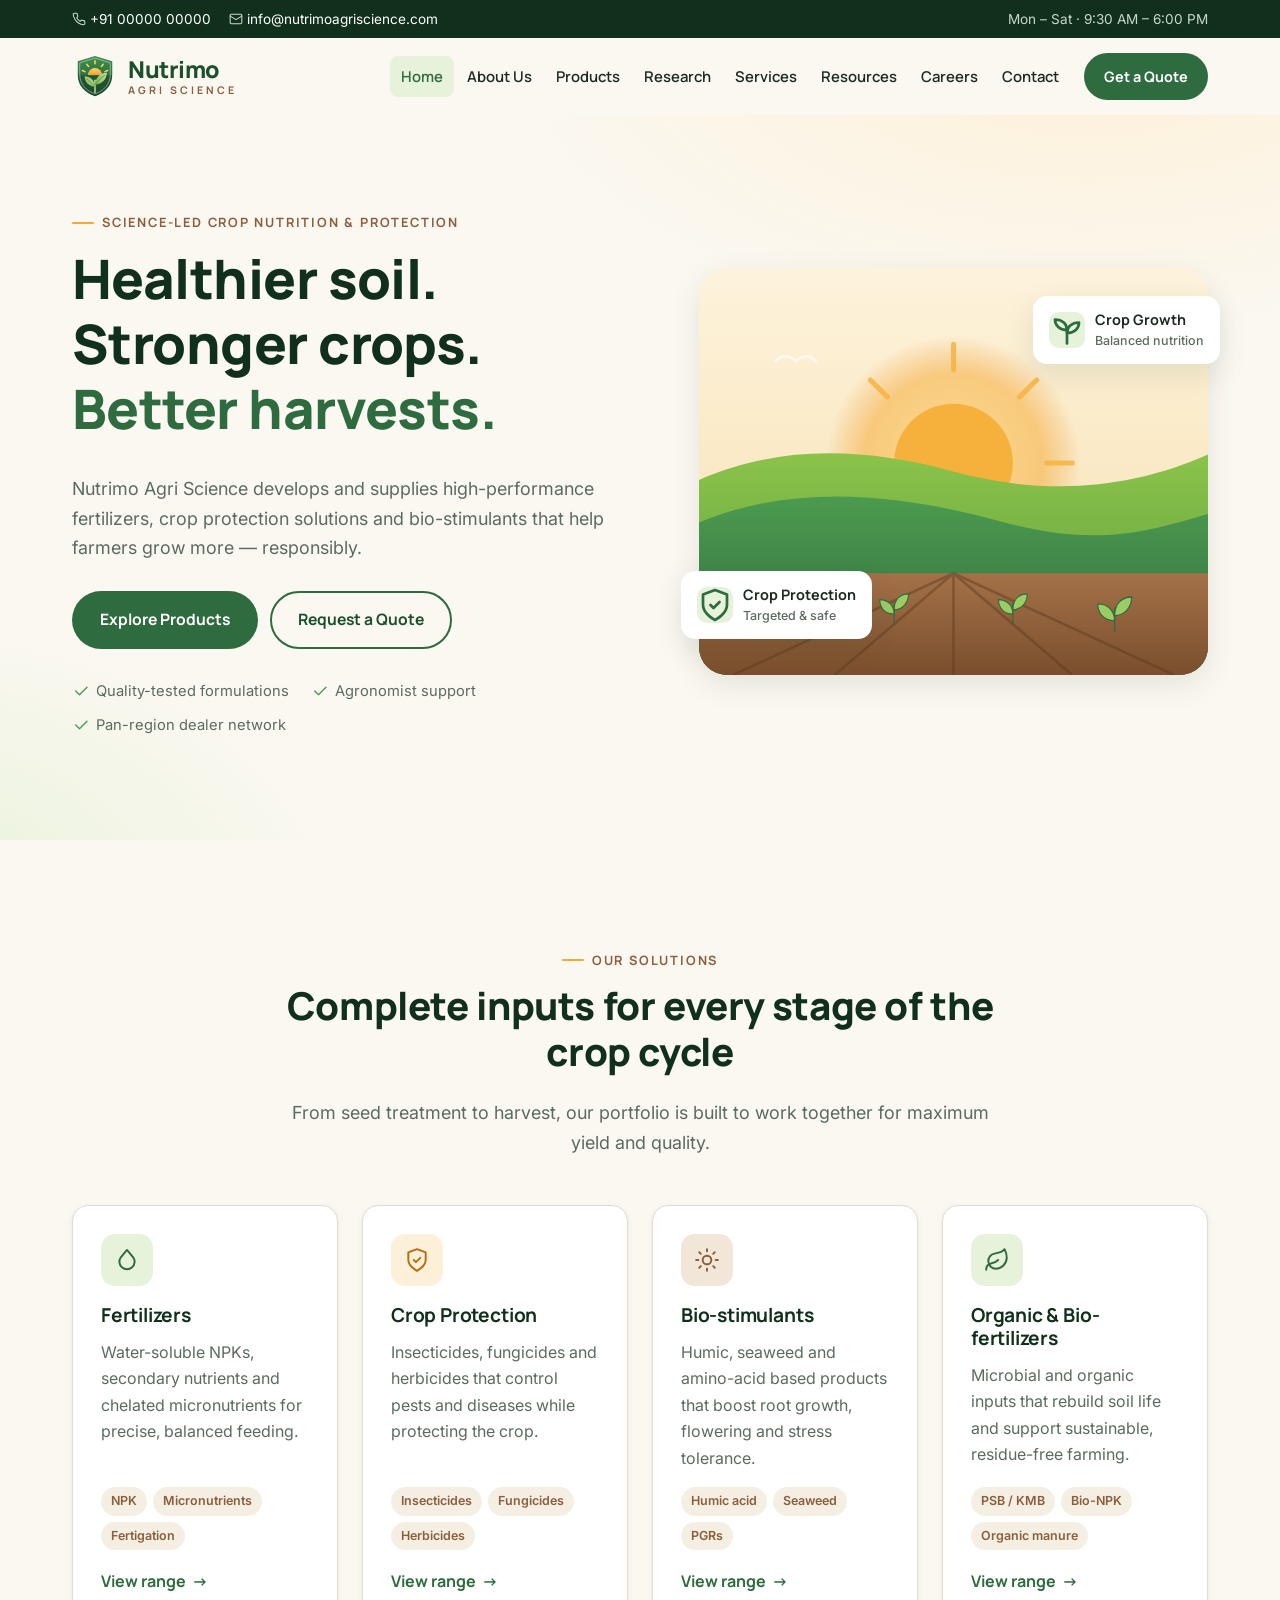
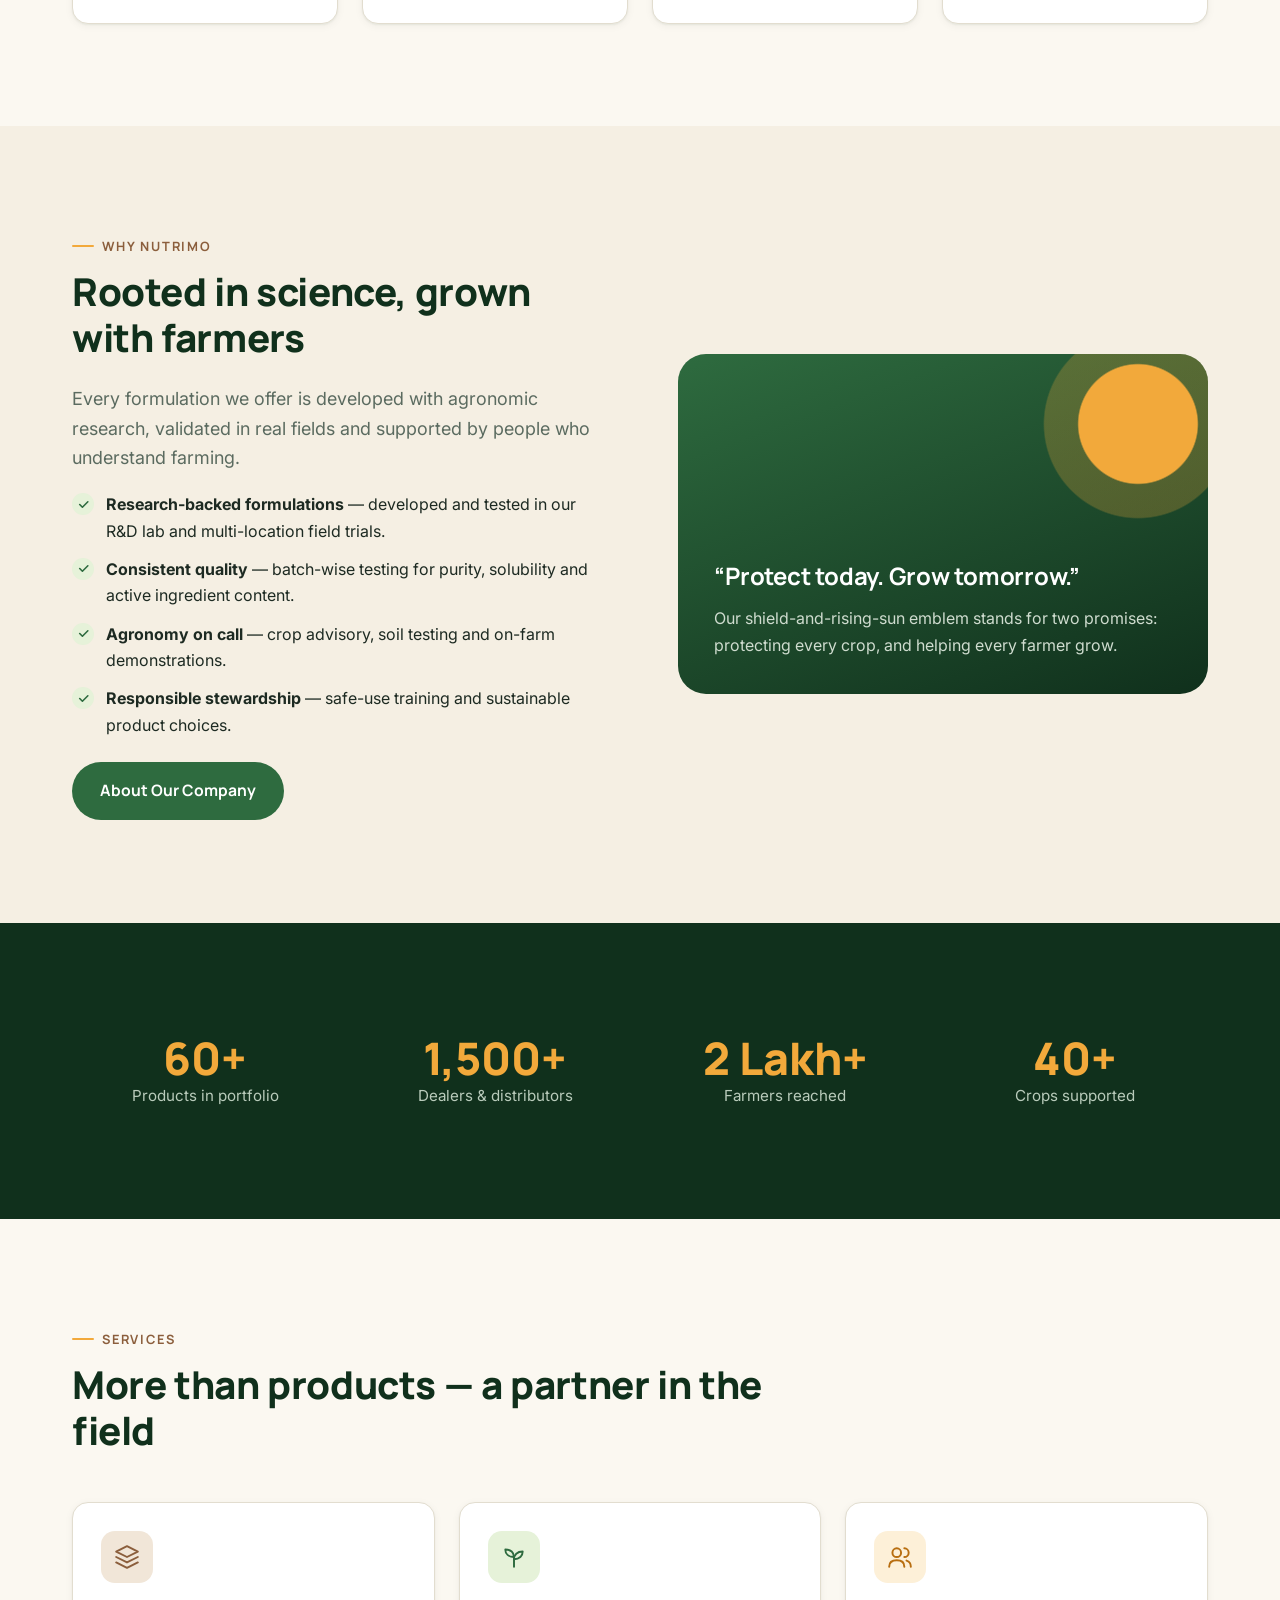
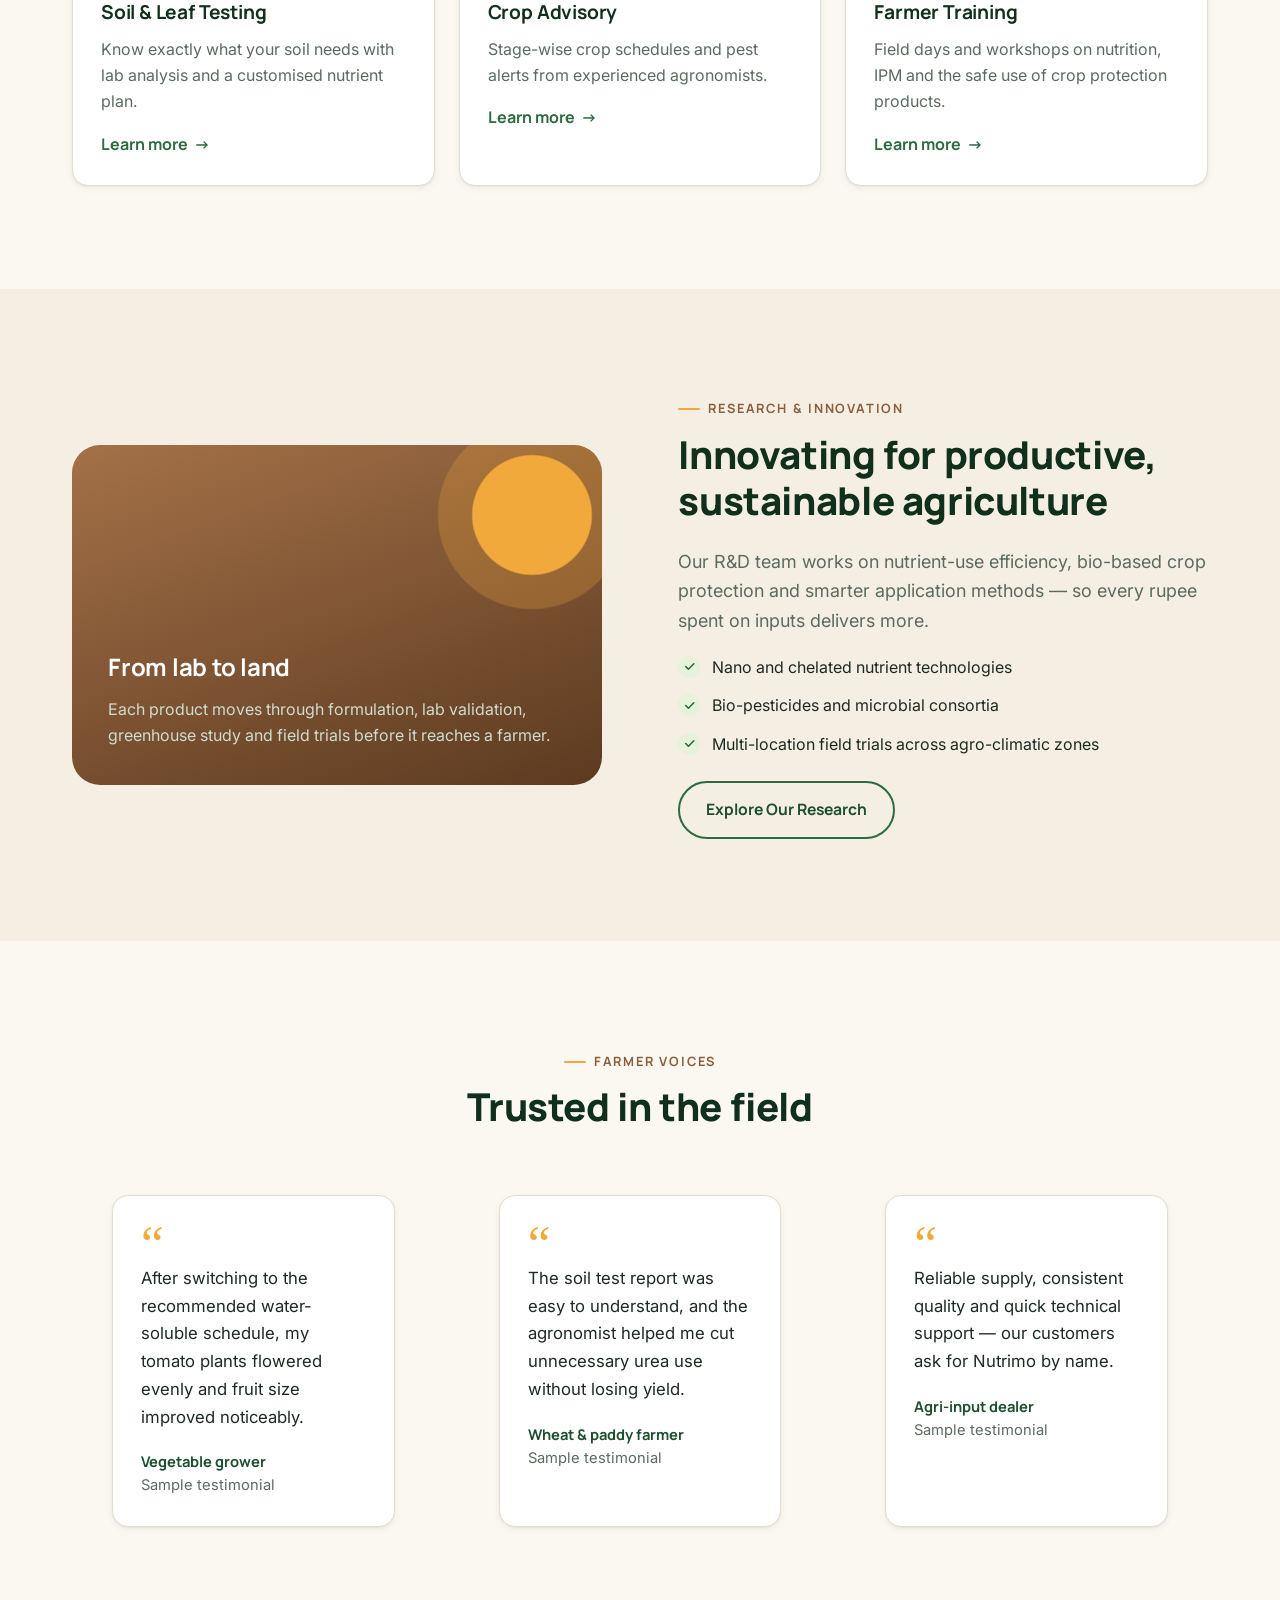
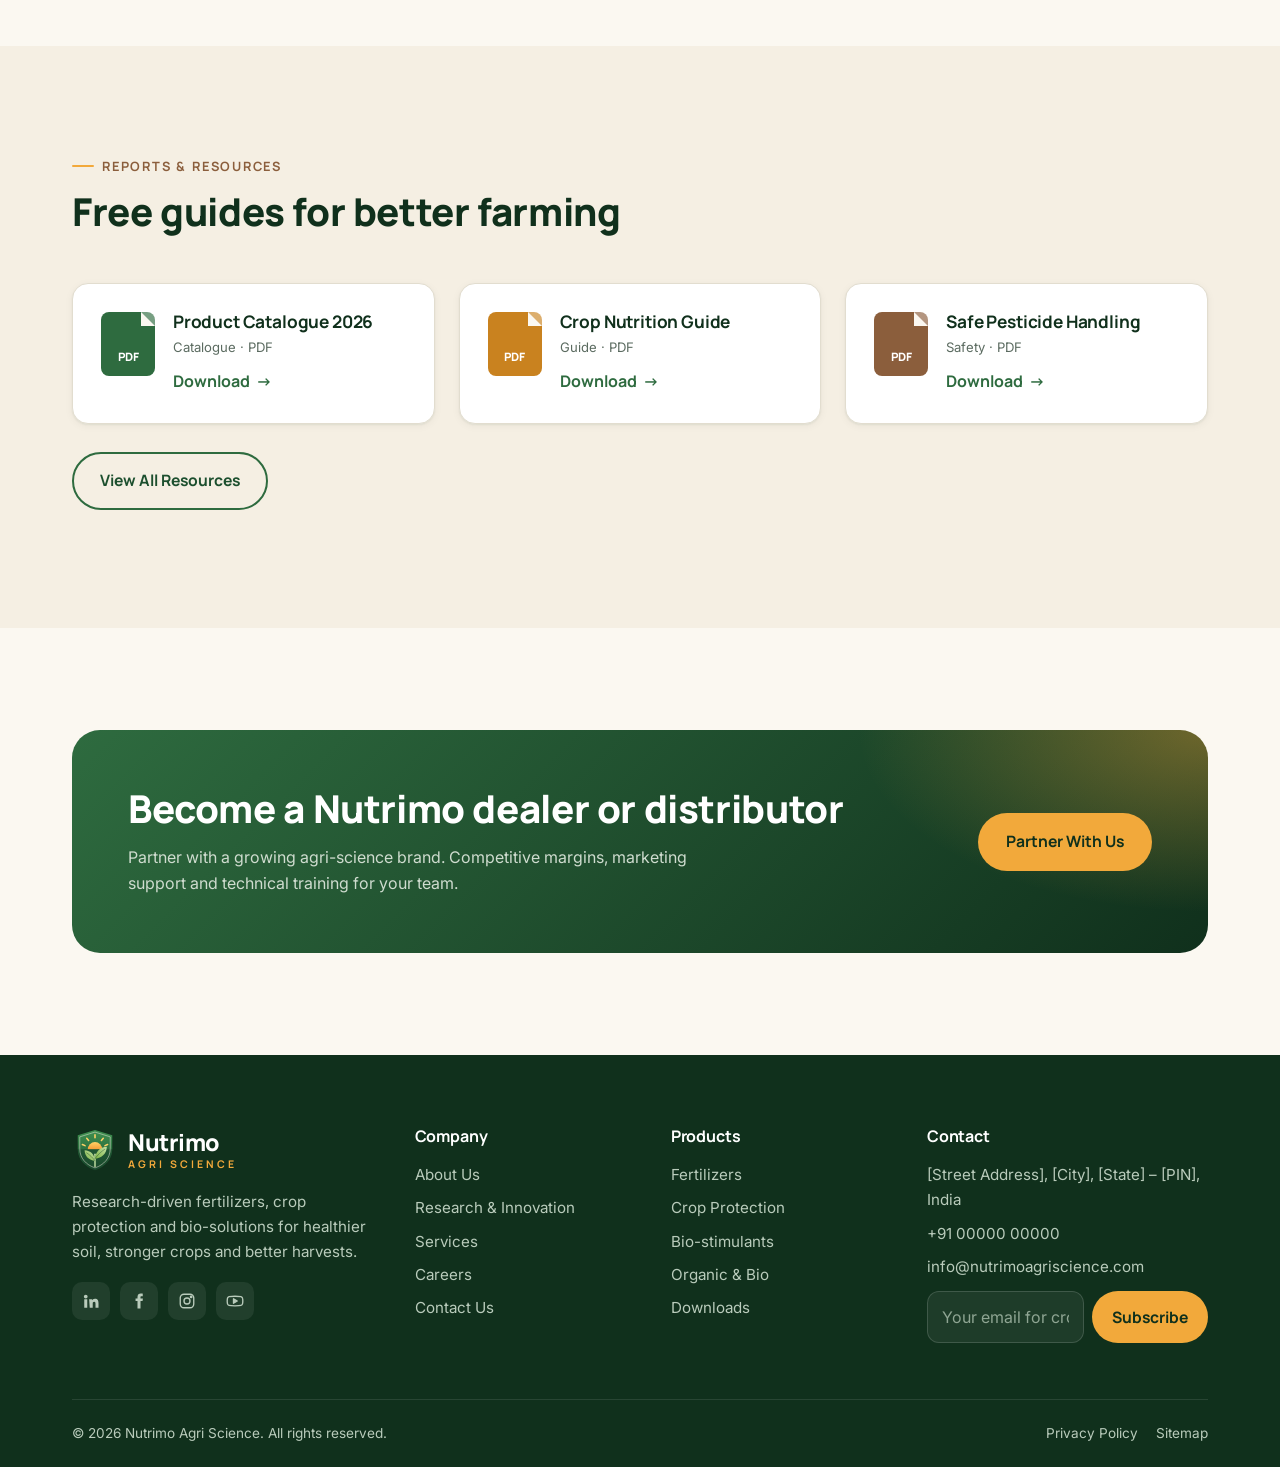
==== index.html @ 716b5a9d "Add Nutrimo Agri Science website Static multi-page site: Home, About, Products, Research & Innovatio" ====
<!doctype html>
<html lang="en" class="no-js">
<head>
<meta charset="utf-8">
<meta name="viewport" content="width=device-width, initial-scale=1">
<title>Nutrimo Agri Science | Fertilizers, Pesticides & Crop Nutrition Solutions</title>
<meta name="description" content="Nutrimo Agri Science offers research-driven fertilizers, crop protection products, bio-stimulants and organic inputs, plus soil testing and agronomy support for farmers.">
<meta name="robots" content="index, follow">
<link rel="canonical" href="https://www.nutrimoagriscience.com/">
<meta name="theme-color" content="#1c4f2e">
<meta property="og:type" content="website">
<meta property="og:site_name" content="Nutrimo Agri Science">
<meta property="og:title" content="Nutrimo Agri Science | Fertilizers, Pesticides & Crop Nutrition Solutions">
<meta property="og:description" content="Nutrimo Agri Science offers research-driven fertilizers, crop protection products, bio-stimulants and organic inputs, plus soil testing and agronomy support for farmers.">
<meta property="og:url" content="https://www.nutrimoagriscience.com/">
<meta property="og:image" content="https://www.nutrimoagriscience.com/assets/img/og-image.png">
<meta name="twitter:card" content="summary_large_image">
<link rel="icon" href="favicon.svg" type="image/svg+xml">
<link rel="apple-touch-icon" href="assets/img/apple-touch-icon.png">
<link rel="manifest" href="site.webmanifest">
<link rel="preconnect" href="https://fonts.googleapis.com">
<link rel="preconnect" href="https://fonts.gstatic.com" crossorigin>
<link href="https://fonts.googleapis.com/css2?family=Inter:wght@400;500;600&family=Manrope:wght@600;700;800&display=swap" rel="stylesheet">
<link rel="stylesheet" href="css/style.css">
<script type="application/ld+json">{"@context": "https://schema.org", "@type": "Organization", "name": "Nutrimo Agri Science", "url": "https://www.nutrimoagriscience.com/", "logo": "https://www.nutrimoagriscience.com/assets/img/logo-mark.svg", "email": "info@nutrimoagriscience.com", "telephone": "+91 00000 00000", "description": "Nutrimo Agri Science offers research-driven fertilizers, crop protection products, bio-stimulants and organic inputs, plus soil testing and agronomy support for farmers.", "address": {"@type": "PostalAddress", "addressCountry": "IN"}, "contactPoint": [{"@type": "ContactPoint", "contactType": "customer support", "telephone": "+91 00000 00000", "email": "info@nutrimoagriscience.com"}]}</script>
<script type="application/ld+json">{"@context": "https://schema.org", "@type": "WebSite", "name": "Nutrimo Agri Science", "url": "https://www.nutrimoagriscience.com/"}</script>
</head>
<body>
<a class="skip-link" href="#main">Skip to content</a>
<div class="topbar">
  <div class="container">
    <div><span><svg style="width:14px;height:14px;display:inline;vertical-align:-2px" viewBox="0 0 24 24" fill="none" stroke="currentColor" stroke-width="1.8" stroke-linecap="round" stroke-linejoin="round" aria-hidden="true" focusable="false"><path d="M22 16.9v3a2 2 0 0 1-2.2 2 19.8 19.8 0 0 1-8.6-3.1 19.5 19.5 0 0 1-6-6A19.8 19.8 0 0 1 2.1 4.2 2 2 0 0 1 4.1 2h3a2 2 0 0 1 2 1.7c.1 1 .4 1.9.7 2.8a2 2 0 0 1-.5 2.1L8 9.9a16 16 0 0 0 6 6l1.3-1.3a2 2 0 0 1 2.1-.5c.9.3 1.8.6 2.8.7a2 2 0 0 1 1.7 2Z"/></svg> <a href="tel:+910000000000">+91 00000 00000</a></span><span class="hide-sm"><svg style="width:14px;height:14px;display:inline;vertical-align:-2px" viewBox="0 0 24 24" fill="none" stroke="currentColor" stroke-width="1.8" stroke-linecap="round" stroke-linejoin="round" aria-hidden="true" focusable="false"><rect x="2" y="4" width="20" height="16" rx="2"/><path d="m22 7-10 6L2 7"/></svg> <a href="mailto:info@nutrimoagriscience.com">info@nutrimoagriscience.com</a></span></div>
    <div class="hide-sm">Mon – Sat · 9:30 AM – 6:00 PM</div>
  </div>
</div>
<header class="site-header">
  <div class="container nav-wrap">
    <a class="brand" href="index.html" aria-label="Nutrimo Agri Science – Home">
      <img src="assets/img/logo-mark.svg" width="46" height="46" alt="">
      <span class="brand-text"><strong>Nutrimo</strong><small>Agri Science</small></span>
    </a>
    <button class="nav-toggle" type="button" aria-expanded="false" aria-controls="site-nav"><span></span><span></span><span></span><span class="sr-only">Menu</span></button>
    <nav id="site-nav" class="site-nav" aria-label="Main navigation">
      <ul><li><a href="index.html" aria-current="page">Home</a></li><li><a href="about.html">About Us</a></li><li><a href="products.html">Products</a></li><li><a href="research.html">Research</a></li><li><a href="services.html">Services</a></li><li><a href="resources.html">Resources</a></li><li><a href="careers.html">Careers</a></li><li><a href="contact.html">Contact</a></li></ul>
      <a class="btn btn-sm" href="contact.html#inquiry">Get a Quote</a>
    </nav>
  </div>
</header>
<main id="main">

<section class="hero">
  <div class="container hero-grid">
    <div>
      <span class="eyebrow">Science-led crop nutrition &amp; protection</span>
      <h1>Healthier soil. Stronger crops. <span>Better harvests.</span></h1>
      <p class="lead">Nutrimo Agri Science develops and supplies high-performance fertilizers, crop protection solutions and bio-stimulants that help farmers grow more — responsibly.</p>
      <div class="btn-row">
        <a class="btn" href="products.html">Explore Products</a>
        <a class="btn btn-outline" href="contact.html#inquiry">Request a Quote</a>
      </div>
      <div class="trust-row">
        <span><svg viewBox="0 0 24 24" fill="none" stroke="currentColor" stroke-width="1.8" stroke-linecap="round" stroke-linejoin="round" aria-hidden="true" focusable="false"><path d="M5 12l5 5L20 7"/></svg> Quality-tested formulations</span>
        <span><svg viewBox="0 0 24 24" fill="none" stroke="currentColor" stroke-width="1.8" stroke-linecap="round" stroke-linejoin="round" aria-hidden="true" focusable="false"><path d="M5 12l5 5L20 7"/></svg> Agronomist support</span>
        <span><svg viewBox="0 0 24 24" fill="none" stroke="currentColor" stroke-width="1.8" stroke-linecap="round" stroke-linejoin="round" aria-hidden="true" focusable="false"><path d="M5 12l5 5L20 7"/></svg> Pan-region dealer network</span>
      </div>
    </div>
    <div class="hero-art reveal">
      <img src="assets/img/hero-fields.svg" width="600" height="480" alt="Illustration of a sun rising over green crop fields">
      <div class="hero-badge b2"><span class="dot"><svg viewBox="0 0 24 24" fill="none" stroke="currentColor" stroke-width="1.8" stroke-linecap="round" stroke-linejoin="round" aria-hidden="true" focusable="false"><path d="M12 21v-9"/><path d="M12 12C12 8 9 5 4 5c0 4 3 7 8 7Z"/><path d="M12 14c0-4 3-7 8-7 0 4-3 7-8 7Z"/></svg></span><div>Crop Growth<small>Balanced nutrition</small></div></div>
      <div class="hero-badge b1"><span class="dot"><svg viewBox="0 0 24 24" fill="none" stroke="currentColor" stroke-width="1.8" stroke-linecap="round" stroke-linejoin="round" aria-hidden="true" focusable="false"><path d="M12 22s8-4 8-10V5l-8-3-8 3v7c0 6 8 10 8 10Z"/><path d="m9 12 2 2 4-4"/></svg></span><div>Crop Protection<small>Targeted &amp; safe</small></div></div>
    </div>
  </div>
</section>

<section class="section" aria-labelledby="solutions-title">
  <div class="container">
    <div class="section-head center">
      <span class="eyebrow">Our solutions</span>
      <h2 id="solutions-title">Complete inputs for every stage of the crop cycle</h2>
      <p class="lead">From seed treatment to harvest, our portfolio is built to work together for maximum yield and quality.</p>
    </div>
    <div class="grid grid-4">
      <article class="card cat-card reveal">
        <div class="icon"><svg viewBox="0 0 24 24" fill="none" stroke="currentColor" stroke-width="1.8" stroke-linecap="round" stroke-linejoin="round" aria-hidden="true" focusable="false"><path d="M12 2.7 6.3 9.5a7 7 0 1 0 11.4 0Z"/></svg></div>
        <h3>Fertilizers</h3>
        <p class="muted">Water-soluble NPKs, secondary nutrients and chelated micronutrients for precise, balanced feeding.</p>
        <ul class="tag-list"><li>NPK</li><li>Micronutrients</li><li>Fertigation</li></ul>
        <a class="link-arrow" href="products.html#fertilizers">View range</a>
      </article>
      <article class="card cat-card reveal">
        <div class="icon sun"><svg viewBox="0 0 24 24" fill="none" stroke="currentColor" stroke-width="1.8" stroke-linecap="round" stroke-linejoin="round" aria-hidden="true" focusable="false"><path d="M12 22s8-4 8-10V5l-8-3-8 3v7c0 6 8 10 8 10Z"/><path d="m9 12 2 2 4-4"/></svg></div>
        <h3>Crop Protection</h3>
        <p class="muted">Insecticides, fungicides and herbicides that control pests and diseases while protecting the crop.</p>
        <ul class="tag-list"><li>Insecticides</li><li>Fungicides</li><li>Herbicides</li></ul>
        <a class="link-arrow" href="products.html#pesticides">View range</a>
      </article>
      <article class="card cat-card reveal">
        <div class="icon earth"><svg viewBox="0 0 24 24" fill="none" stroke="currentColor" stroke-width="1.8" stroke-linecap="round" stroke-linejoin="round" aria-hidden="true" focusable="false"><circle cx="12" cy="12" r="4"/><path d="M12 2v2M12 20v2M4.9 4.9l1.4 1.4M17.7 17.7l1.4 1.4M2 12h2M20 12h2M4.9 19.1l1.4-1.4M17.7 6.3l1.4-1.4"/></svg></div>
        <h3>Bio-stimulants</h3>
        <p class="muted">Humic, seaweed and amino-acid based products that boost root growth, flowering and stress tolerance.</p>
        <ul class="tag-list"><li>Humic acid</li><li>Seaweed</li><li>PGRs</li></ul>
        <a class="link-arrow" href="products.html#biostimulants">View range</a>
      </article>
      <article class="card cat-card reveal">
        <div class="icon"><svg viewBox="0 0 24 24" fill="none" stroke="currentColor" stroke-width="1.8" stroke-linecap="round" stroke-linejoin="round" aria-hidden="true" focusable="false"><path d="M11 20A7 7 0 0 1 9.8 6.1C15.5 5 17 4.48 19 2c1 2 2 4.18 2 8 0 5.5-4.78 10-10 10Z"/><path d="M2 21c0-3 1.85-5.36 5.08-6C9.5 14.52 12 13 13 12"/></svg></div>
        <h3>Organic &amp; Bio-fertilizers</h3>
        <p class="muted">Microbial and organic inputs that rebuild soil life and support sustainable, residue-free farming.</p>
        <ul class="tag-list"><li>PSB / KMB</li><li>Bio-NPK</li><li>Organic manure</li></ul>
        <a class="link-arrow" href="products.html#organic">View range</a>
      </article>
    </div>
  </div>
</section>

<section class="section section-alt" aria-labelledby="why-title">
  <div class="container split">
    <div class="reveal">
      <span class="eyebrow">Why Nutrimo</span>
      <h2 id="why-title">Rooted in science, grown with farmers</h2>
      <p class="lead">Every formulation we offer is developed with agronomic research, validated in real fields and supported by people who understand farming.</p>
      <ul class="check-list">
        <li><strong>Research-backed formulations</strong> — developed and tested in our R&amp;D lab and multi-location field trials.</li>
        <li><strong>Consistent quality</strong> — batch-wise testing for purity, solubility and active ingredient content.</li>
        <li><strong>Agronomy on call</strong> — crop advisory, soil testing and on-farm demonstrations.</li>
        <li><strong>Responsible stewardship</strong> — safe-use training and sustainable product choices.</li>
      </ul>
      <a class="btn" href="about.html">About Our Company</a>
    </div>
    <div class="visual-panel reveal">
      <h3>“Protect today. Grow tomorrow.”</h3>
      <p>Our shield-and-rising-sun emblem stands for two promises: protecting every crop, and helping every farmer grow.</p>
    </div>
  </div>
</section>

<section class="section section-dark" aria-label="Company highlights">
  <div class="container">
    <!-- Replace these figures with your verified company numbers -->
    <div class="stats">
      <div class="stat reveal"><strong>60+</strong><span>Products in portfolio</span></div>
      <div class="stat reveal"><strong>1,500+</strong><span>Dealers &amp; distributors</span></div>
      <div class="stat reveal"><strong>2 Lakh+</strong><span>Farmers reached</span></div>
      <div class="stat reveal"><strong>40+</strong><span>Crops supported</span></div>
    </div>
  </div>
</section>

<section class="section" aria-labelledby="services-title">
  <div class="container">
    <div class="section-head">
      <span class="eyebrow">Services</span>
      <h2 id="services-title">More than products — a partner in the field</h2>
    </div>
    <div class="grid grid-3">
      <article class="card reveal">
        <div class="icon earth"><svg viewBox="0 0 24 24" fill="none" stroke="currentColor" stroke-width="1.8" stroke-linecap="round" stroke-linejoin="round" aria-hidden="true" focusable="false"><path d="m12 2 10 5-10 5L2 7Z"/><path d="m2 17 10 5 10-5M2 12l10 5 10-5"/></svg></div>
        <h3>Soil &amp; Leaf Testing</h3>
        <p class="muted">Know exactly what your soil needs with lab analysis and a customised nutrient plan.</p>
        <a class="link-arrow" href="services.html#soil-testing">Learn more</a>
      </article>
      <article class="card reveal">
        <div class="icon"><svg viewBox="0 0 24 24" fill="none" stroke="currentColor" stroke-width="1.8" stroke-linecap="round" stroke-linejoin="round" aria-hidden="true" focusable="false"><path d="M12 21v-9"/><path d="M12 12C12 8 9 5 4 5c0 4 3 7 8 7Z"/><path d="M12 14c0-4 3-7 8-7 0 4-3 7-8 7Z"/></svg></div>
        <h3>Crop Advisory</h3>
        <p class="muted">Stage-wise crop schedules and pest alerts from experienced agronomists.</p>
        <a class="link-arrow" href="services.html#advisory">Learn more</a>
      </article>
      <article class="card reveal">
        <div class="icon sun"><svg viewBox="0 0 24 24" fill="none" stroke="currentColor" stroke-width="1.8" stroke-linecap="round" stroke-linejoin="round" aria-hidden="true" focusable="false"><circle cx="9" cy="8" r="4"/><path d="M2 21c0-4 3-6 7-6s7 2 7 6"/><path d="M16 4a4 4 0 0 1 0 8M22 21c0-3-1.5-5-4-5.7"/></svg></div>
        <h3>Farmer Training</h3>
        <p class="muted">Field days and workshops on nutrition, IPM and the safe use of crop protection products.</p>
        <a class="link-arrow" href="services.html#training">Learn more</a>
      </article>
    </div>
  </div>
</section>

<section class="section section-alt" aria-labelledby="rd-title">
  <div class="container split reverse">
    <div class="reveal">
      <span class="eyebrow">Research &amp; Innovation</span>
      <h2 id="rd-title">Innovating for productive, sustainable agriculture</h2>
      <p class="lead">Our R&amp;D team works on nutrient-use efficiency, bio-based crop protection and smarter application methods — so every rupee spent on inputs delivers more.</p>
      <ul class="check-list">
        <li>Nano and chelated nutrient technologies</li>
        <li>Bio-pesticides and microbial consortia</li>
        <li>Multi-location field trials across agro-climatic zones</li>
      </ul>
      <a class="btn btn-outline" href="research.html">Explore Our Research</a>
    </div>
    <div class="visual-panel earth reveal">
      <h3>From lab to land</h3>
      <p>Each product moves through formulation, lab validation, greenhouse study and field trials before it reaches a farmer.</p>
    </div>
  </div>
</section>

<section class="section" aria-labelledby="voices-title">
  <div class="container">
    <div class="section-head center">
      <span class="eyebrow">Farmer voices</span>
      <h2 id="voices-title">Trusted in the field</h2>
    </div>
    <!-- Sample testimonials — replace with real customer feedback before going live -->
    <div class="grid grid-3">
      <figure class="card quote reveal">
        <blockquote>After switching to the recommended water-soluble schedule, my tomato plants flowered evenly and fruit size improved noticeably.</blockquote>
        <figcaption><strong>Vegetable grower</strong>Sample testimonial</figcaption>
      </figure>
      <figure class="card quote reveal">
        <blockquote>The soil test report was easy to understand, and the agronomist helped me cut unnecessary urea use without losing yield.</blockquote>
        <figcaption><strong>Wheat &amp; paddy farmer</strong>Sample testimonial</figcaption>
      </figure>
      <figure class="card quote reveal">
        <blockquote>Reliable supply, consistent quality and quick technical support — our customers ask for Nutrimo by name.</blockquote>
        <figcaption><strong>Agri-input dealer</strong>Sample testimonial</figcaption>
      </figure>
    </div>
  </div>
</section>

<section class="section section-alt" aria-labelledby="res-title">
  <div class="container">
    <div class="section-head">
      <span class="eyebrow">Reports &amp; Resources</span>
      <h2 id="res-title">Free guides for better farming</h2>
    </div>
    <div class="grid grid-3">
      <article class="card download-card reveal">
        <span class="file-badge">PDF</span>
        <div>
          <h3>Product Catalogue 2026</h3>
          <p class="meta">Catalogue · PDF</p>
          <a class="link-arrow" href="downloads/nutrimo-product-catalogue-2026.pdf" download>Download</a>
        </div>
      </article>
      <article class="card download-card reveal">
        <span class="file-badge sun">PDF</span>
        <div>
          <h3>Crop Nutrition Guide</h3>
          <p class="meta">Guide · PDF</p>
          <a class="link-arrow" href="downloads/crop-nutrition-guide.pdf" download>Download</a>
        </div>
      </article>
      <article class="card download-card reveal">
        <span class="file-badge earth">PDF</span>
        <div>
          <h3>Safe Pesticide Handling</h3>
          <p class="meta">Safety · PDF</p>
          <a class="link-arrow" href="downloads/safe-pesticide-handling-guide.pdf" download>Download</a>
        </div>
      </article>
    </div>
    <p style="margin-top:28px"><a class="btn btn-outline" href="resources.html">View All Resources</a></p>
  </div>
</section>

<section class="section">
  <div class="container">
    <div class="cta-band reveal">
      <div>
        <h2>Become a Nutrimo dealer or distributor</h2>
        <p>Partner with a growing agri-science brand. Competitive margins, marketing support and technical training for your team.</p>
      </div>
      <a class="btn btn-sun" href="contact.html?type=dealer#inquiry">Partner With Us</a>
    </div>
  </div>
</section>

</main>
<footer class="site-footer">
  <div class="container">
    <div class="footer-grid">
      <div>
        <a class="brand" href="index.html" aria-label="Nutrimo Agri Science – Home">
          <img src="assets/img/logo-mark.svg" width="46" height="46" alt="">
          <span class="brand-text"><strong>Nutrimo</strong><small>Agri Science</small></span>
        </a>
        <p>Research-driven fertilizers, crop protection and bio-solutions for healthier soil, stronger crops and better harvests.</p>
        <div class="socials">
          <a href="#" aria-label="Nutrimo on LinkedIn"><svg viewBox="0 0 24 24" fill="none" stroke="currentColor" stroke-width="1.8" stroke-linecap="round" stroke-linejoin="round" aria-hidden="true" focusable="false"><path fill="currentColor" stroke="none" d="M4.98 3.5a2.5 2.5 0 1 1 0 5 2.5 2.5 0 0 1 0-5ZM3 9.5h4V21H3Zm6.5 0h3.8v1.6h.1c.5-1 1.8-2 3.8-2 4 0 4.8 2.6 4.8 6V21h-4v-5.1c0-1.2 0-2.8-1.7-2.8s-2 1.3-2 2.7V21h-4Z"/></svg></a>
          <a href="#" aria-label="Nutrimo on Facebook"><svg viewBox="0 0 24 24" fill="none" stroke="currentColor" stroke-width="1.8" stroke-linecap="round" stroke-linejoin="round" aria-hidden="true" focusable="false"><path fill="currentColor" stroke="none" d="M14 8.5V6.8c0-.8.2-1.3 1.4-1.3H17V2.2C16.7 2.1 15.6 2 14.4 2 11.8 2 10 3.6 10 6.5v2H7.4V12H10v10h4V12h2.8l.4-3.5Z"/></svg></a>
          <a href="#" aria-label="Nutrimo on Instagram"><svg viewBox="0 0 24 24" fill="none" stroke="currentColor" stroke-width="1.8" stroke-linecap="round" stroke-linejoin="round" aria-hidden="true" focusable="false"><rect x="3" y="3" width="18" height="18" rx="5"/><circle cx="12" cy="12" r="4"/><circle cx="17.5" cy="6.5" r="1" fill="currentColor"/></svg></a>
          <a href="#" aria-label="Nutrimo on YouTube"><svg viewBox="0 0 24 24" fill="none" stroke="currentColor" stroke-width="1.8" stroke-linecap="round" stroke-linejoin="round" aria-hidden="true" focusable="false"><path d="M22 8.2a3 3 0 0 0-2.1-2.1C18 5.6 12 5.6 12 5.6s-6 0-7.9.5A3 3 0 0 0 2 8.2 31 31 0 0 0 1.6 12 31 31 0 0 0 2 15.8a3 3 0 0 0 2.1 2.1c1.9.5 7.9.5 7.9.5s6 0 7.9-.5a3 3 0 0 0 2.1-2.1c.4-1.2.4-3.8.4-3.8s0-2.6-.4-3.8Z"/><path d="m10 15 5-3-5-3Z" fill="currentColor"/></svg></a>
        </div>
      </div>
      <div>
        <h3>Company</h3>
        <ul><li><a href="about.html">About Us</a></li><li><a href="research.html">Research &amp; Innovation</a></li><li><a href="services.html">Services</a></li><li><a href="careers.html">Careers</a></li><li><a href="contact.html">Contact Us</a></li></ul>
      </div>
      <div>
        <h3>Products</h3>
        <ul><li><a href="products.html#fertilizers">Fertilizers</a></li><li><a href="products.html#pesticides">Crop Protection</a></li><li><a href="products.html#biostimulants">Bio-stimulants</a></li><li><a href="products.html#organic">Organic &amp; Bio</a></li><li><a href="resources.html">Downloads</a></li></ul>
      </div>
      <div>
        <h3>Contact</h3>
        <ul>
          <li>[Street Address], [City], [State] – [PIN], India</li>
          <li><a href="tel:+910000000000">+91 00000 00000</a></li>
          <li><a href="mailto:info@nutrimoagriscience.com">info@nutrimoagriscience.com</a></li>
        </ul>
        <form class="newsletter" data-form data-endpoint="" data-mailto="info@nutrimoagriscience.com" data-subject="Newsletter subscription" data-success="Thanks for subscribing!" novalidate>
          <div class="field" style="flex:1"><label for="nl-email-index" class="sr-only">Email address</label><input id="nl-email-index" name="email" type="email" placeholder="Your email for crop tips" required></div>
          <button class="btn btn-sun" type="submit">Subscribe</button>
          <p class="form-status" aria-live="polite"></p>
        </form>
      </div>
    </div>
    <div class="footer-bottom">
      <p style="margin:0">© <span data-year>2026</span> Nutrimo Agri Science. All rights reserved.</p>
      <ul><li><a href="privacy.html">Privacy Policy</a></li><li><a href="sitemap.xml">Sitemap</a></li></ul>
    </div>
  </div>
</footer>
<button class="back-to-top" type="button" aria-label="Back to top"><svg viewBox="0 0 24 24" fill="none" stroke="currentColor" stroke-width="1.8" stroke-linecap="round" stroke-linejoin="round" aria-hidden="true" focusable="false"><path d="M12 19V5M5 12l7-7 7 7"/></svg></button>
<script src="js/main.js" defer></script>
</body>
</html>
---- css/style.css ----
/* ==========================================================================
   Nutrimo Agri Science — main stylesheet
   ========================================================================== */

:root {
  --green-950: #10301c;
  --green-900: #1c4f2e;
  --green-700: #2e6b3f;
  --green-500: #4c9a4f;
  --leaf: #7cb342;
  --leaf-soft: #e6f2d9;
  --sun: #f2a93b;
  --sun-soft: #fdf0d8;
  --earth: #8b5e3c;
  --earth-soft: #f1e6d8;
  --sand: #f5efe3;
  --cream: #fbf8f1;
  --white: #ffffff;
  --ink: #1d2a22;
  --muted: #5b6b60;
  --line: #e2ddcf;

  --font-head: "Manrope", "Segoe UI", system-ui, sans-serif;
  --font-body: "Inter", "Segoe UI", system-ui, sans-serif;

  --radius: 16px;
  --radius-lg: 28px;
  --shadow-sm: 0 1px 2px rgba(16, 48, 28, .06), 0 2px 8px rgba(16, 48, 28, .05);
  --shadow: 0 10px 30px rgba(16, 48, 28, .10);
  --container: 1200px;
  --gutter: clamp(16px, 4vw, 32px);
  --header-h: 76px;
}

/* ---------- Reset & base ---------- */
*, *::before, *::after { box-sizing: border-box; }
html { scroll-behavior: smooth; -webkit-text-size-adjust: 100%; }
body {
  margin: 0;
  font-family: var(--font-body);
  font-size: 1rem;
  line-height: 1.65;
  color: var(--ink);
  background: var(--cream);
  overflow-x: hidden;
}
img, svg { max-width: 100%; height: auto; display: block; }
a { color: var(--green-700); text-decoration-thickness: 1px; text-underline-offset: 3px; }
a:hover { color: var(--green-900); }
h1, h2, h3, h4 {
  font-family: var(--font-head);
  line-height: 1.2;
  color: var(--green-950);
  margin: 0 0 .6em;
  letter-spacing: -.01em;
}
h1 { font-size: clamp(2.1rem, 5vw, 3.4rem); font-weight: 800; }
h2 { font-size: clamp(1.7rem, 3.4vw, 2.4rem); font-weight: 800; }
h3 { font-size: 1.2rem; font-weight: 700; }
p { margin: 0 0 1em; }
ul { padding-left: 1.2em; }
:focus-visible { outline: 3px solid var(--sun); outline-offset: 2px; border-radius: 4px; }

.sr-only {
  position: absolute; width: 1px; height: 1px; padding: 0; margin: -1px;
  overflow: hidden; clip: rect(0 0 0 0); white-space: nowrap; border: 0;
}
.skip-link {
  position: absolute; left: 16px; top: -60px; z-index: 200;
  background: var(--green-900); color: #fff; padding: 10px 16px; border-radius: 8px;
}
.skip-link:focus { top: 12px; color: #fff; }

.container { width: 100%; max-width: var(--container); margin: 0 auto; padding: 0 var(--gutter); }
.section { padding: clamp(56px, 8vw, 104px) 0; }
.section-alt { background: var(--sand); }
.section-dark { background: var(--green-950); color: #dfe9df; }
.section-dark h2, .section-dark h3 { color: #fff; }

.eyebrow {
  display: inline-flex; align-items: center; gap: 8px;
  font-family: var(--font-head); font-weight: 700; font-size: .8rem;
  text-transform: uppercase; letter-spacing: .14em; color: var(--earth);
  margin-bottom: 12px;
}
.eyebrow::before { content: ""; width: 22px; height: 2px; background: var(--sun); border-radius: 2px; }
.section-dark .eyebrow { color: var(--sun); }
.section-head { max-width: 720px; margin-bottom: 48px; }
.section-head.center { text-align: center; margin-left: auto; margin-right: auto; }
.section-head.center .eyebrow { justify-content: center; }
.lead { font-size: 1.125rem; color: var(--muted); }
.section-dark .lead { color: #b9cbbb; }

/* ---------- Buttons ---------- */
.btn {
  display: inline-flex; align-items: center; justify-content: center; gap: 8px;
  font-family: var(--font-head); font-weight: 700; font-size: .98rem;
  padding: 14px 26px; border-radius: 999px; border: 2px solid transparent;
  background: var(--green-700); color: #fff; text-decoration: none; cursor: pointer;
  transition: background .2s, transform .2s, box-shadow .2s, color .2s;
}
.btn:hover { background: var(--green-900); color: #fff; transform: translateY(-1px); box-shadow: var(--shadow); }
.btn-sun { background: var(--sun); color: var(--green-950); }
.btn-sun:hover { background: #e6962a; color: var(--green-950); }
.btn-outline { background: transparent; color: var(--green-900); border-color: var(--green-700); }
.btn-outline:hover { background: var(--green-700); color: #fff; }
.btn-light { background: #fff; color: var(--green-900); }
.btn-light:hover { background: var(--leaf-soft); color: var(--green-900); }
.btn-sm { padding: 10px 18px; font-size: .9rem; }
.btn svg { width: 18px; height: 18px; }
.btn-row { display: flex; flex-wrap: wrap; gap: 12px; }

/* ---------- Header / navigation ---------- */
.topbar { background: var(--green-950); color: #c9d8ca; font-size: .85rem; }
.topbar .container { display: flex; justify-content: space-between; gap: 16px; padding-top: 8px; padding-bottom: 8px; }
.topbar a { color: #fff; text-decoration: none; }
.topbar span + span { margin-left: 18px; }

.site-header {
  position: sticky; top: 0; z-index: 100;
  background: rgba(251, 248, 241, .92);
  backdrop-filter: saturate(1.4) blur(10px);
  border-bottom: 1px solid transparent;
  transition: box-shadow .25s, border-color .25s;
}
.site-header.scrolled { box-shadow: var(--shadow-sm); border-color: var(--line); }
.nav-wrap { display: flex; align-items: center; justify-content: space-between; height: var(--header-h); gap: 20px; }

.brand { display: flex; align-items: center; gap: 10px; text-decoration: none; flex-shrink: 0; }
.brand img { width: 46px; height: 46px; }
.brand-text { display: flex; flex-direction: column; line-height: 1; }
.brand-text strong { font-family: var(--font-head); font-weight: 800; font-size: 1.45rem; color: var(--green-900); letter-spacing: -.02em; }
.brand-text small { font-family: var(--font-head); font-weight: 700; font-size: .66rem; letter-spacing: .28em; color: var(--earth); margin-top: 4px; text-transform: uppercase; }

.site-nav { display: flex; align-items: center; gap: 14px; }
.site-nav ul { list-style: none; display: flex; gap: 2px; margin: 0; padding: 0; }
.site-nav a:not(.btn) {
  display: block; padding: 8px 11px; border-radius: 8px;
  font-family: var(--font-head); font-weight: 600; font-size: .93rem;
  color: var(--ink); text-decoration: none; transition: background .2s, color .2s;
}
.site-nav a:not(.btn):hover { background: var(--leaf-soft); color: var(--green-900); }
.site-nav a[aria-current="page"] { color: var(--green-700); background: var(--leaf-soft); }

.nav-toggle {
  display: none; width: 46px; height: 46px; border: 1px solid var(--line); border-radius: 12px;
  background: #fff; cursor: pointer; position: relative;
}
.nav-toggle span:not(.sr-only) {
  position: absolute; left: 12px; right: 12px; height: 2px; background: var(--green-900);
  border-radius: 2px; transition: transform .25s, opacity .2s;
}
.nav-toggle span:nth-child(1) { top: 15px; }
.nav-toggle span:nth-child(2) { top: 22px; }
.nav-toggle span:nth-child(3) { top: 29px; }
.nav-toggle[aria-expanded="true"] span:nth-child(1) { transform: translateY(7px) rotate(45deg); }
.nav-toggle[aria-expanded="true"] span:nth-child(2) { opacity: 0; }
.nav-toggle[aria-expanded="true"] span:nth-child(3) { transform: translateY(-7px) rotate(-45deg); }

@media (max-width: 1140px) {
  .nav-toggle { display: block; }
  .site-nav {
    position: fixed; inset: var(--header-h) 0 auto 0;
    flex-direction: column; align-items: stretch; gap: 12px;
    background: var(--cream); padding: 16px var(--gutter) 28px;
    border-bottom: 1px solid var(--line); box-shadow: var(--shadow);
    max-height: calc(100vh - var(--header-h)); overflow-y: auto;
    transform: translateY(-8px); opacity: 0; visibility: hidden;
    transition: opacity .2s, transform .2s, visibility .2s;
  }
  .site-nav.open { opacity: 1; transform: none; visibility: visible; }
  .site-nav ul { flex-direction: column; }
  .site-nav a:not(.btn) { padding: 12px 14px; font-size: 1rem; }
  .topbar .hide-sm { display: none; }
}
@media (max-width: 560px) {
  .topbar { display: none; }
}

/* ---------- Hero ---------- */
.hero {
  position: relative; overflow: hidden;
  padding: clamp(48px, 7vw, 96px) 0 clamp(56px, 8vw, 110px);
  background:
    radial-gradient(1000px 500px at 85% -10%, var(--sun-soft), transparent 60%),
    radial-gradient(800px 500px at -10% 110%, var(--leaf-soft), transparent 60%),
    var(--cream);
}
.hero-grid { display: grid; grid-template-columns: 1.05fr .95fr; gap: clamp(32px, 5vw, 64px); align-items: center; }
.hero h1 span { color: var(--green-700); }
.hero .lead { max-width: 560px; margin-bottom: 28px; }
.hero-art { position: relative; }
.hero-art img { border-radius: var(--radius-lg); box-shadow: var(--shadow); }
.hero-badge {
  position: absolute; background: #fff; border-radius: 14px; padding: 12px 16px; box-shadow: var(--shadow);
  display: flex; align-items: center; gap: 10px; font-family: var(--font-head); font-weight: 700; font-size: .9rem;
}
.hero-badge .dot { width: 36px; height: 36px; border-radius: 10px; display: grid; place-items: center; background: var(--leaf-soft); color: var(--green-700); }
.hero-badge small { display: block; font-weight: 500; color: var(--muted); font-family: var(--font-body); font-size: .78rem; }
.hero-badge.b1 { left: -18px; bottom: 36px; }
.hero-badge.b2 { right: -12px; top: 28px; }
.trust-row { display: flex; flex-wrap: wrap; gap: 10px 22px; margin-top: 30px; color: var(--muted); font-size: .92rem; }
.trust-row span { display: inline-flex; align-items: center; gap: 6px; }
.trust-row svg { width: 18px; height: 18px; color: var(--green-500); }

@media (max-width: 900px) {
  .hero-grid { grid-template-columns: 1fr; }
  .hero-badge.b1 { left: 12px; bottom: 12px; }
  .hero-badge.b2 { right: 12px; top: 12px; }
}

/* ---------- Page hero (inner pages) ---------- */
.page-hero {
  position: relative; overflow: hidden; color: #fff;
  padding: clamp(56px, 8vw, 96px) 0 clamp(48px, 7vw, 80px);
  background:
    radial-gradient(600px 300px at 90% 0%, rgba(242, 169, 59, .35), transparent 70%),
    linear-gradient(135deg, var(--green-900), var(--green-950));
}
.page-hero::after {
  content: ""; position: absolute; right: -60px; bottom: -80px; width: 340px; height: 340px;
  background: url("../assets/img/logo-mark.svg") no-repeat center / contain; opacity: .08;
}
.page-hero h1 { color: #fff; max-width: 780px; }
.page-hero p { color: #cfdccf; max-width: 640px; font-size: 1.1rem; margin: 0; }
.breadcrumb { list-style: none; display: flex; flex-wrap: wrap; gap: 6px; padding: 0; margin: 0 0 18px; font-size: .88rem; }
.breadcrumb li + li::before { content: "›"; margin-right: 6px; color: var(--sun); }
.breadcrumb a { color: #cfdccf; text-decoration: none; }
.breadcrumb a:hover { color: #fff; }
.breadcrumb [aria-current] { color: var(--sun); }

/* ---------- Grids & cards ---------- */
.grid { display: grid; gap: 24px; }
.grid-2 { grid-template-columns: repeat(2, 1fr); }
.grid-3 { grid-template-columns: repeat(3, 1fr); }
.grid-4 { grid-template-columns: repeat(4, 1fr); }
@media (max-width: 1000px) { .grid-4 { grid-template-columns: repeat(2, 1fr); } .grid-3 { grid-template-columns: repeat(2, 1fr); } }
@media (max-width: 640px) { .grid-2, .grid-3, .grid-4 { grid-template-columns: 1fr; } }

.card {
  background: #fff; border: 1px solid var(--line); border-radius: var(--radius);
  padding: 28px; box-shadow: var(--shadow-sm);
  transition: transform .25s, box-shadow .25s, border-color .25s;
}
.card:hover { transform: translateY(-3px); box-shadow: var(--shadow); border-color: #cfe3c0; }
.card p:last-child { margin-bottom: 0; }
.card .muted, .muted { color: var(--muted); }
.icon {
  width: 52px; height: 52px; border-radius: 14px; display: grid; place-items: center;
  background: var(--leaf-soft); color: var(--green-700); margin-bottom: 18px;
}
.icon svg { width: 26px; height: 26px; }
.icon.sun { background: var(--sun-soft); color: #b86e10; }
.icon.earth { background: var(--earth-soft); color: var(--earth); }
.section-dark .card { background: rgba(255, 255, 255, .04); border-color: rgba(255, 255, 255, .1); color: #cfdccf; box-shadow: none; }
.section-dark .card .icon { background: rgba(124, 179, 66, .16); color: var(--leaf); }

.link-arrow { display: inline-flex; align-items: center; gap: 6px; font-family: var(--font-head); font-weight: 700; text-decoration: none; }
.link-arrow::after { content: "→"; transition: transform .2s; }
.link-arrow:hover::after { transform: translateX(4px); }

/* Category cards (home) */
.cat-card { position: relative; overflow: hidden; display: flex; flex-direction: column; }
.cat-card .tag-list { margin-top: auto; }
.tag-list { display: flex; flex-wrap: wrap; gap: 6px; list-style: none; padding: 0; margin: 14px 0 18px; }
.tag-list li, .tag {
  font-size: .78rem; font-weight: 600; padding: 4px 10px; border-radius: 999px;
  background: var(--sand); color: var(--earth);
}

/* Split / feature block */
.split { display: grid; grid-template-columns: 1fr 1fr; gap: clamp(32px, 6vw, 80px); align-items: center; }
.split.reverse > :first-child { order: 2; }
@media (max-width: 900px) { .split { grid-template-columns: 1fr; } .split.reverse > :first-child { order: 0; } }
.check-list { list-style: none; padding: 0; margin: 0 0 24px; display: grid; gap: 12px; }
.check-list li { position: relative; padding-left: 34px; }
.check-list li::before {
  content: ""; position: absolute; left: 0; top: 2px; width: 22px; height: 22px; border-radius: 50%;
  background: var(--leaf-soft) url("data:image/svg+xml,%3Csvg xmlns='http://www.w3.org/2000/svg' viewBox='0 0 24 24' fill='none' stroke='%232e6b3f' stroke-width='3' stroke-linecap='round' stroke-linejoin='round'%3E%3Cpath d='M5 12l5 5L20 7'/%3E%3C/svg%3E") no-repeat center / 13px;
}
.visual-panel {
  border-radius: var(--radius-lg); padding: 36px; min-height: 340px;
  background: linear-gradient(160deg, var(--green-700), var(--green-950)); color: #fff;
  display: flex; flex-direction: column; justify-content: flex-end; position: relative; overflow: hidden;
}
.visual-panel::before {
  content: ""; position: absolute; top: -40px; right: -40px; width: 220px; height: 220px; border-radius: 50%;
  background: radial-gradient(circle, var(--sun) 0 38%, rgba(242, 169, 59, .25) 39% 60%, transparent 61%);
}
.visual-panel h3 { color: #fff; font-size: 1.5rem; position: relative; }
.visual-panel p { color: #cfdccf; position: relative; margin: 0; }
.visual-panel.earth { background: linear-gradient(160deg, #a47148, #5c3a20); }

/* Stats */
.stats { display: grid; grid-template-columns: repeat(4, 1fr); gap: 24px; }
.stat { text-align: center; padding: 8px; }
.stat strong { display: block; font-family: var(--font-head); font-size: clamp(2rem, 4vw, 2.8rem); font-weight: 800; color: var(--sun); line-height: 1.1; }
.stat span { color: #b9cbbb; font-size: .95rem; }
.section:not(.section-dark) .stat strong { color: var(--green-700); }
.section:not(.section-dark) .stat span { color: var(--muted); }
@media (max-width: 800px) { .stats { grid-template-columns: repeat(2, 1fr); } }

/* Steps */
.steps { counter-reset: step; display: grid; grid-template-columns: repeat(4, 1fr); gap: 24px; list-style: none; padding: 0; margin: 0; }
.steps li { counter-increment: step; position: relative; padding-top: 60px; }
.steps li::before {
  content: counter(step, decimal-leading-zero); position: absolute; top: 0; left: 0;
  font-family: var(--font-head); font-weight: 800; font-size: 1.1rem;
  width: 46px; height: 46px; border-radius: 50%; display: grid; place-items: center;
  background: var(--green-700); color: #fff; box-shadow: 0 0 0 6px var(--leaf-soft);
}
@media (max-width: 900px) { .steps { grid-template-columns: repeat(2, 1fr); } }
@media (max-width: 520px) { .steps { grid-template-columns: 1fr; } }

/* Testimonials */
.quote { font-size: 1.05rem; }
.quote blockquote { margin: 0 0 18px; color: var(--ink); }
.quote blockquote::before { content: "“"; display: block; font-family: Georgia, serif; font-size: 3.2rem; line-height: .8; color: var(--sun); }
.quote figcaption { font-size: .92rem; color: var(--muted); }
.quote figcaption strong { display: block; color: var(--green-900); font-family: var(--font-head); }

/* CTA band */
.cta-band {
  border-radius: var(--radius-lg); padding: clamp(32px, 5vw, 56px);
  background:
    radial-gradient(500px 260px at 100% 0%, rgba(242, 169, 59, .4), transparent 70%),
    linear-gradient(135deg, var(--green-700), var(--green-950));
  color: #fff; display: flex; align-items: center; justify-content: space-between; gap: 28px; flex-wrap: wrap;
}
.cta-band h2 { color: #fff; margin-bottom: .3em; }
.cta-band p { color: #cfdccf; margin: 0; max-width: 560px; }

/* Timeline */
.timeline { list-style: none; padding: 0; margin: 0; position: relative; }
.timeline::before { content: ""; position: absolute; left: 11px; top: 6px; bottom: 6px; width: 2px; background: var(--line); }
.timeline li { position: relative; padding: 0 0 32px 44px; }
.timeline li::before {
  content: ""; position: absolute; left: 4px; top: 6px; width: 16px; height: 16px; border-radius: 50%;
  background: var(--sun); box-shadow: 0 0 0 4px var(--sun-soft);
}
.timeline time { font-family: var(--font-head); font-weight: 800; color: var(--earth); }
.timeline h3 { margin: 2px 0 6px; }

/* ---------- Products ---------- */
.filter-bar { display: flex; flex-wrap: wrap; gap: 8px; margin-bottom: 20px; }
.filter-btn {
  font-family: var(--font-head); font-weight: 700; font-size: .9rem;
  padding: 9px 18px; border-radius: 999px; border: 1px solid var(--line);
  background: #fff; color: var(--ink); cursor: pointer; transition: all .2s;
}
.filter-btn:hover { border-color: var(--green-500); }
.filter-btn[aria-pressed="true"] { background: var(--green-700); color: #fff; border-color: var(--green-700); }
.search-field { position: relative; max-width: 360px; margin-bottom: 32px; }
.search-field input { padding-left: 42px; }
.search-field svg { position: absolute; left: 14px; top: 50%; transform: translateY(-50%); width: 18px; height: 18px; color: var(--muted); }

.product-card { display: flex; flex-direction: column; padding: 0; overflow: hidden; }
.product-card[hidden] { display: none; }
.product-top {
  padding: 22px 24px; display: flex; align-items: center; justify-content: space-between; gap: 12px;
  background: linear-gradient(135deg, var(--leaf-soft), #f4f9ee);
}
.product-card[data-category="pesticides"] .product-top { background: linear-gradient(135deg, var(--sun-soft), #fff8ec); }
.product-card[data-category="biostimulants"] .product-top { background: linear-gradient(135deg, var(--earth-soft), #faf5ee); }
.product-card[data-category="organic"] .product-top { background: linear-gradient(135deg, #e3eedc, #f3f7ef); }
.product-top .icon { margin: 0; background: #fff; }
.product-body { padding: 22px 24px 24px; display: flex; flex-direction: column; flex: 1; }
.product-body h3 { margin-bottom: 4px; }
.product-type { font-size: .85rem; color: var(--earth); font-weight: 600; margin-bottom: 10px; }
.spec { list-style: none; padding: 0; margin: 0 0 18px; font-size: .9rem; display: grid; gap: 4px; }
.spec li { display: flex; gap: 8px; }
.spec b { color: var(--green-900); min-width: 70px; font-weight: 600; }
.product-body .btn { margin-top: auto; align-self: flex-start; }
.no-results { text-align: center; padding: 40px; color: var(--muted); }
.notice {
  border-left: 4px solid var(--sun); background: var(--sun-soft); padding: 16px 20px; border-radius: 0 12px 12px 0;
  font-size: .93rem; color: #5a4220;
}

/* ---------- Resources ---------- */
.download-card { display: flex; gap: 18px; align-items: flex-start; }
.download-card[hidden] { display: none; }
.file-badge {
  flex-shrink: 0; width: 54px; height: 64px; border-radius: 8px; position: relative;
  background: var(--green-700); color: #fff; font-family: var(--font-head); font-weight: 800; font-size: .72rem;
  display: flex; align-items: flex-end; justify-content: center; padding-bottom: 10px;
}
.file-badge::before { content: ""; position: absolute; top: 0; right: 0; border-width: 0 14px 14px 0; border-style: solid; border-color: var(--cream) rgba(255,255,255,.35); }
.file-badge.sun { background: #c9821f; }
.file-badge.earth { background: var(--earth); }
.download-card h3 { margin-bottom: 4px; font-size: 1.08rem; }
.download-card .meta { font-size: .82rem; color: var(--muted); margin-bottom: 10px; }

.faq { display: grid; gap: 12px; max-width: 860px; }
.faq details { background: #fff; border: 1px solid var(--line); border-radius: 14px; padding: 0 22px; }
.faq summary {
  cursor: pointer; list-style: none; padding: 18px 30px 18px 0; position: relative;
  font-family: var(--font-head); font-weight: 700; color: var(--green-950);
}
.faq summary::-webkit-details-marker { display: none; }
.faq summary::after { content: "+"; position: absolute; right: 0; top: 14px; font-size: 1.5rem; color: var(--green-700); transition: transform .2s; }
.faq details[open] summary::after { transform: rotate(45deg); }
.faq details > div { padding: 0 0 18px; color: var(--muted); }

/* ---------- Careers ---------- */
.job { background: #fff; border: 1px solid var(--line); border-radius: var(--radius); padding: 0 24px; }
.job summary { cursor: pointer; list-style: none; padding: 22px 0; display: flex; flex-wrap: wrap; justify-content: space-between; align-items: center; gap: 12px; }
.job summary::-webkit-details-marker { display: none; }
.job summary h3 { margin: 0; }
.job .job-meta { display: flex; flex-wrap: wrap; gap: 6px; }
.job-body { padding: 0 0 24px; border-top: 1px solid var(--line); padding-top: 18px; }
.job-body h4 { font-size: 1rem; margin: 14px 0 6px; }
.jobs { display: grid; gap: 14px; }

/* ---------- Forms ---------- */
.form-card { background: #fff; border: 1px solid var(--line); border-radius: var(--radius-lg); padding: clamp(24px, 4vw, 40px); box-shadow: var(--shadow-sm); }
.form-grid { display: grid; grid-template-columns: 1fr 1fr; gap: 18px; }
.form-grid .full { grid-column: 1 / -1; }
@media (max-width: 640px) { .form-grid { grid-template-columns: 1fr; } }
.field label { display: block; font-weight: 600; font-size: .9rem; margin-bottom: 6px; color: var(--green-950); }
.field label .req { color: #b4442c; }
input, select, textarea {
  width: 100%; font: inherit; font-size: 1rem; color: var(--ink);
  padding: 12px 14px; border: 1.5px solid var(--line); border-radius: 12px; background: var(--cream);
  transition: border-color .2s, box-shadow .2s, background .2s;
}
input:focus, select:focus, textarea:focus { outline: none; border-color: var(--green-500); background: #fff; box-shadow: 0 0 0 4px rgba(76, 154, 79, .15); }
textarea { min-height: 130px; resize: vertical; }
input[type="file"] { padding: 10px; background: #fff; }
input[type="checkbox"] { width: 18px; height: 18px; margin: 3px 0 0; flex-shrink: 0; accent-color: var(--green-700); }
.check { display: flex; gap: 10px; align-items: flex-start; font-size: .9rem; color: var(--muted); }
.field label.check { font-weight: 400; color: var(--muted); }
.field.invalid input, .field.invalid select, .field.invalid textarea { border-color: #b4442c; }
.error-msg { display: none; color: #b4442c; font-size: .82rem; margin-top: 4px; }
.field.invalid .error-msg { display: block; }
.hp { position: absolute !important; left: -9999px !important; }
.form-status { display: none; margin-top: 18px; padding: 14px 18px; border-radius: 12px; font-weight: 500; }
.form-status.success { display: block; background: var(--leaf-soft); color: var(--green-900); }
.form-status.error { display: block; background: #fbe6e1; color: #8a2f1c; }
.form-note { font-size: .82rem; color: var(--muted); margin-top: 12px; }

.contact-list { list-style: none; padding: 0; margin: 0; display: grid; gap: 18px; }
.contact-list li { display: flex; gap: 14px; }
.contact-list .icon { margin: 0; width: 44px; height: 44px; flex-shrink: 0; }
.contact-list .icon svg { width: 22px; height: 22px; }
.contact-list strong { display: block; font-family: var(--font-head); color: var(--green-950); }
.contact-list a { text-decoration: none; }
.map-box {
  border-radius: var(--radius); overflow: hidden; border: 1px solid var(--line); min-height: 300px; background: var(--sand);
}
.map-box iframe { width: 100%; height: 100%; min-height: 300px; border: 0; display: block; }

/* ---------- Footer ---------- */
.site-footer { background: var(--green-950); color: #b9cbbb; padding: 72px 0 0; font-size: .95rem; }
.footer-grid { display: grid; grid-template-columns: 1.4fr 1fr 1fr 1.3fr; gap: 40px; }
@media (max-width: 900px) { .footer-grid { grid-template-columns: 1fr 1fr; } }
@media (max-width: 560px) { .footer-grid { grid-template-columns: 1fr; } }
.site-footer h3 { color: #fff; font-size: 1rem; margin-bottom: 16px; }
.site-footer ul { list-style: none; padding: 0; margin: 0; display: grid; gap: 8px; }
.site-footer a { color: #b9cbbb; text-decoration: none; }
.site-footer a:hover { color: #fff; }
.site-footer .brand-text strong { color: #fff; }
.site-footer .brand-text small { color: var(--sun); }
.site-footer .brand { margin-bottom: 16px; }
.newsletter { display: flex; flex-wrap: wrap; gap: 8px; margin-top: 12px; }
.newsletter .form-status { flex-basis: 100%; margin-top: 4px; padding: 10px 14px; font-size: .88rem; }
.newsletter input { background: rgba(255,255,255,.06); border-color: rgba(255,255,255,.15); color: #fff; }
.newsletter input::placeholder { color: #8fa593; }
.newsletter input:focus { background: rgba(255,255,255,.1); }
.newsletter .btn { padding: 12px 18px; flex-shrink: 0; }
.socials { display: flex; gap: 10px; margin-top: 18px; }
.socials a { width: 38px; height: 38px; border-radius: 10px; display: grid; place-items: center; background: rgba(255,255,255,.07); }
.socials a:hover { background: var(--green-700); }
.socials svg { width: 18px; height: 18px; }
.footer-bottom {
  margin-top: 56px; padding: 22px 0; border-top: 1px solid rgba(255,255,255,.1);
  display: flex; flex-wrap: wrap; justify-content: space-between; gap: 12px; font-size: .85rem;
}
.footer-bottom ul { display: flex; gap: 18px; }

.back-to-top {
  position: fixed; right: 18px; bottom: 18px; z-index: 90; width: 46px; height: 46px; border-radius: 50%;
  border: 0; background: var(--green-700); color: #fff; cursor: pointer; box-shadow: var(--shadow);
  display: grid; place-items: center; opacity: 0; visibility: hidden; transform: translateY(10px); transition: all .25s;
}
.back-to-top.show { opacity: 1; visibility: visible; transform: none; }
.back-to-top svg { width: 20px; height: 20px; }

/* ---------- Reveal animation ---------- */
.reveal { opacity: 0; transform: translateY(18px); transition: opacity .6s ease, transform .6s ease; }
.reveal.in { opacity: 1; transform: none; }
.no-js .reveal { opacity: 1; transform: none; }

@media (prefers-reduced-motion: reduce) {
  html { scroll-behavior: auto; }
  *, *::before, *::after { transition: none !important; animation: none !important; }
  .reveal { opacity: 1; transform: none; }
}

/* ---------- Print ---------- */
@media print {
  .topbar, .site-header, .site-footer, .back-to-top, .cta-band { display: none; }
  .page-hero { background: none; color: #000; }
  .page-hero h1 { color: #000; }
}
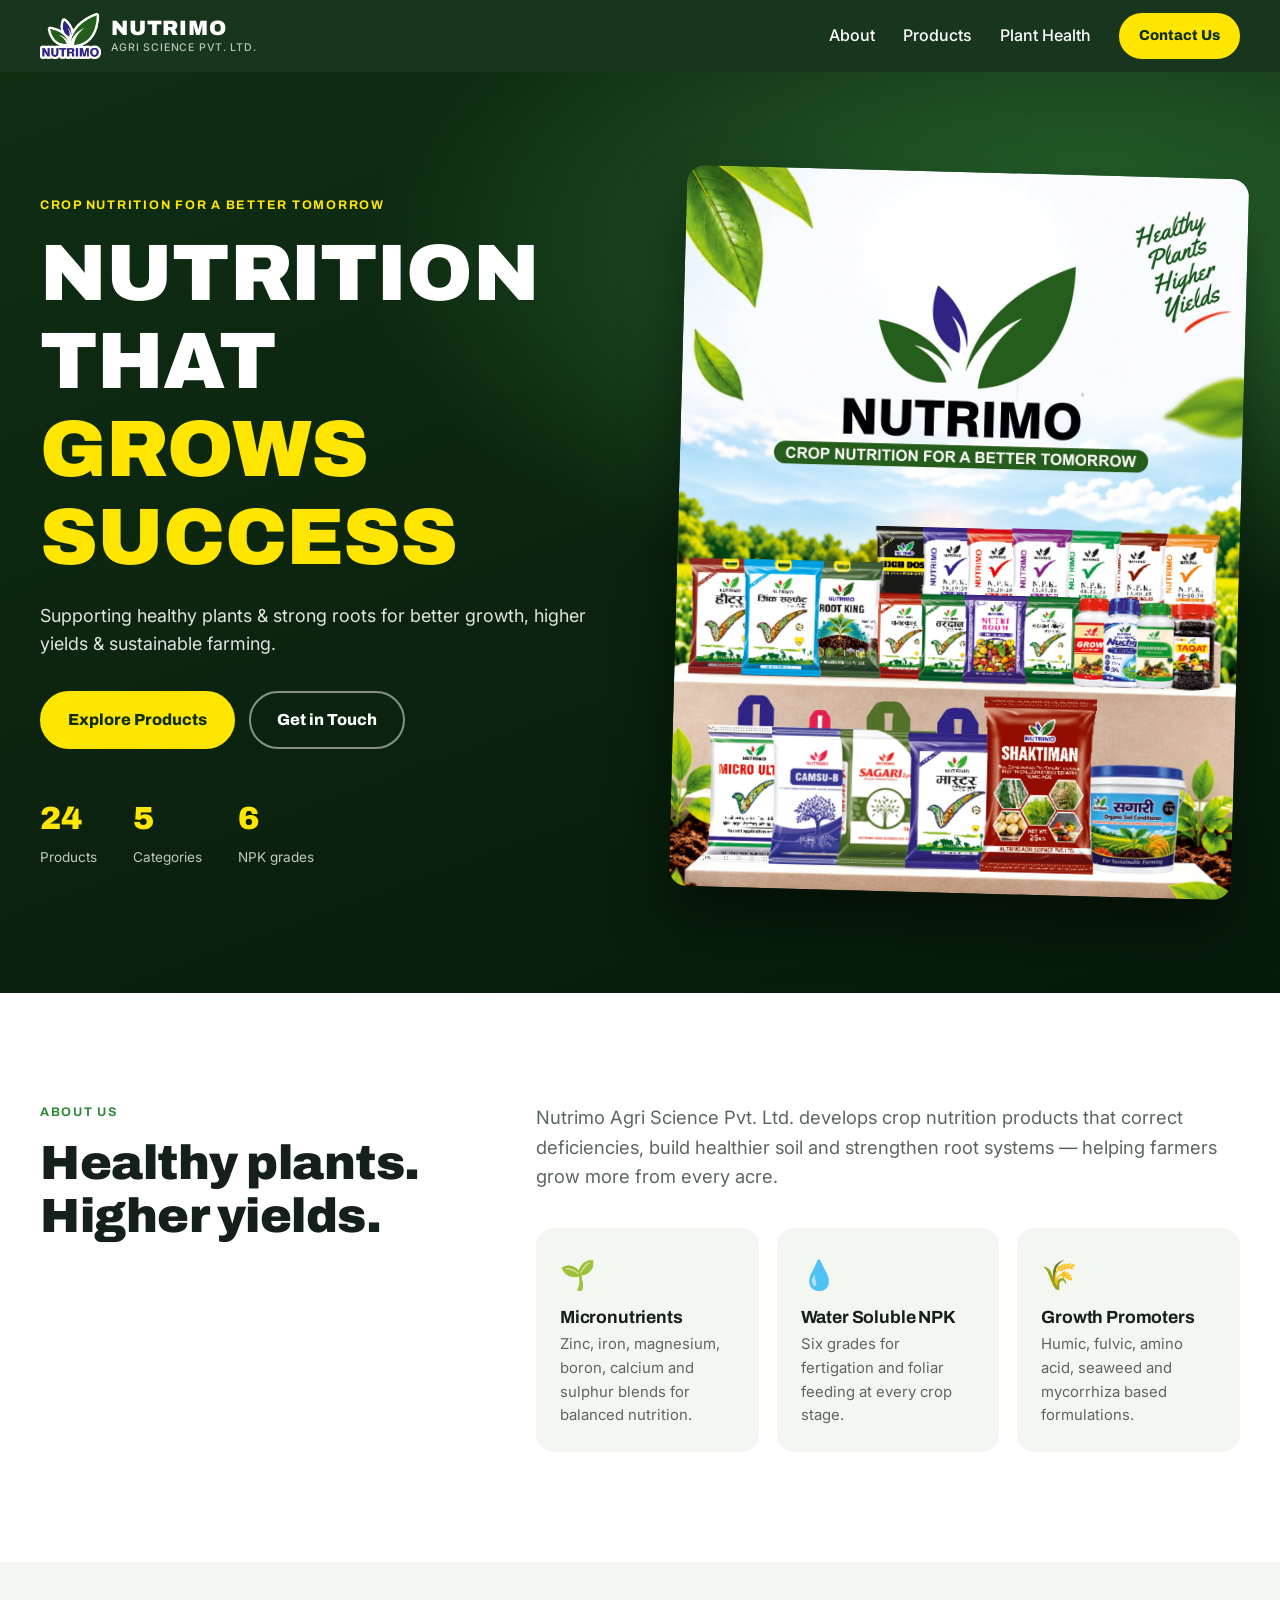
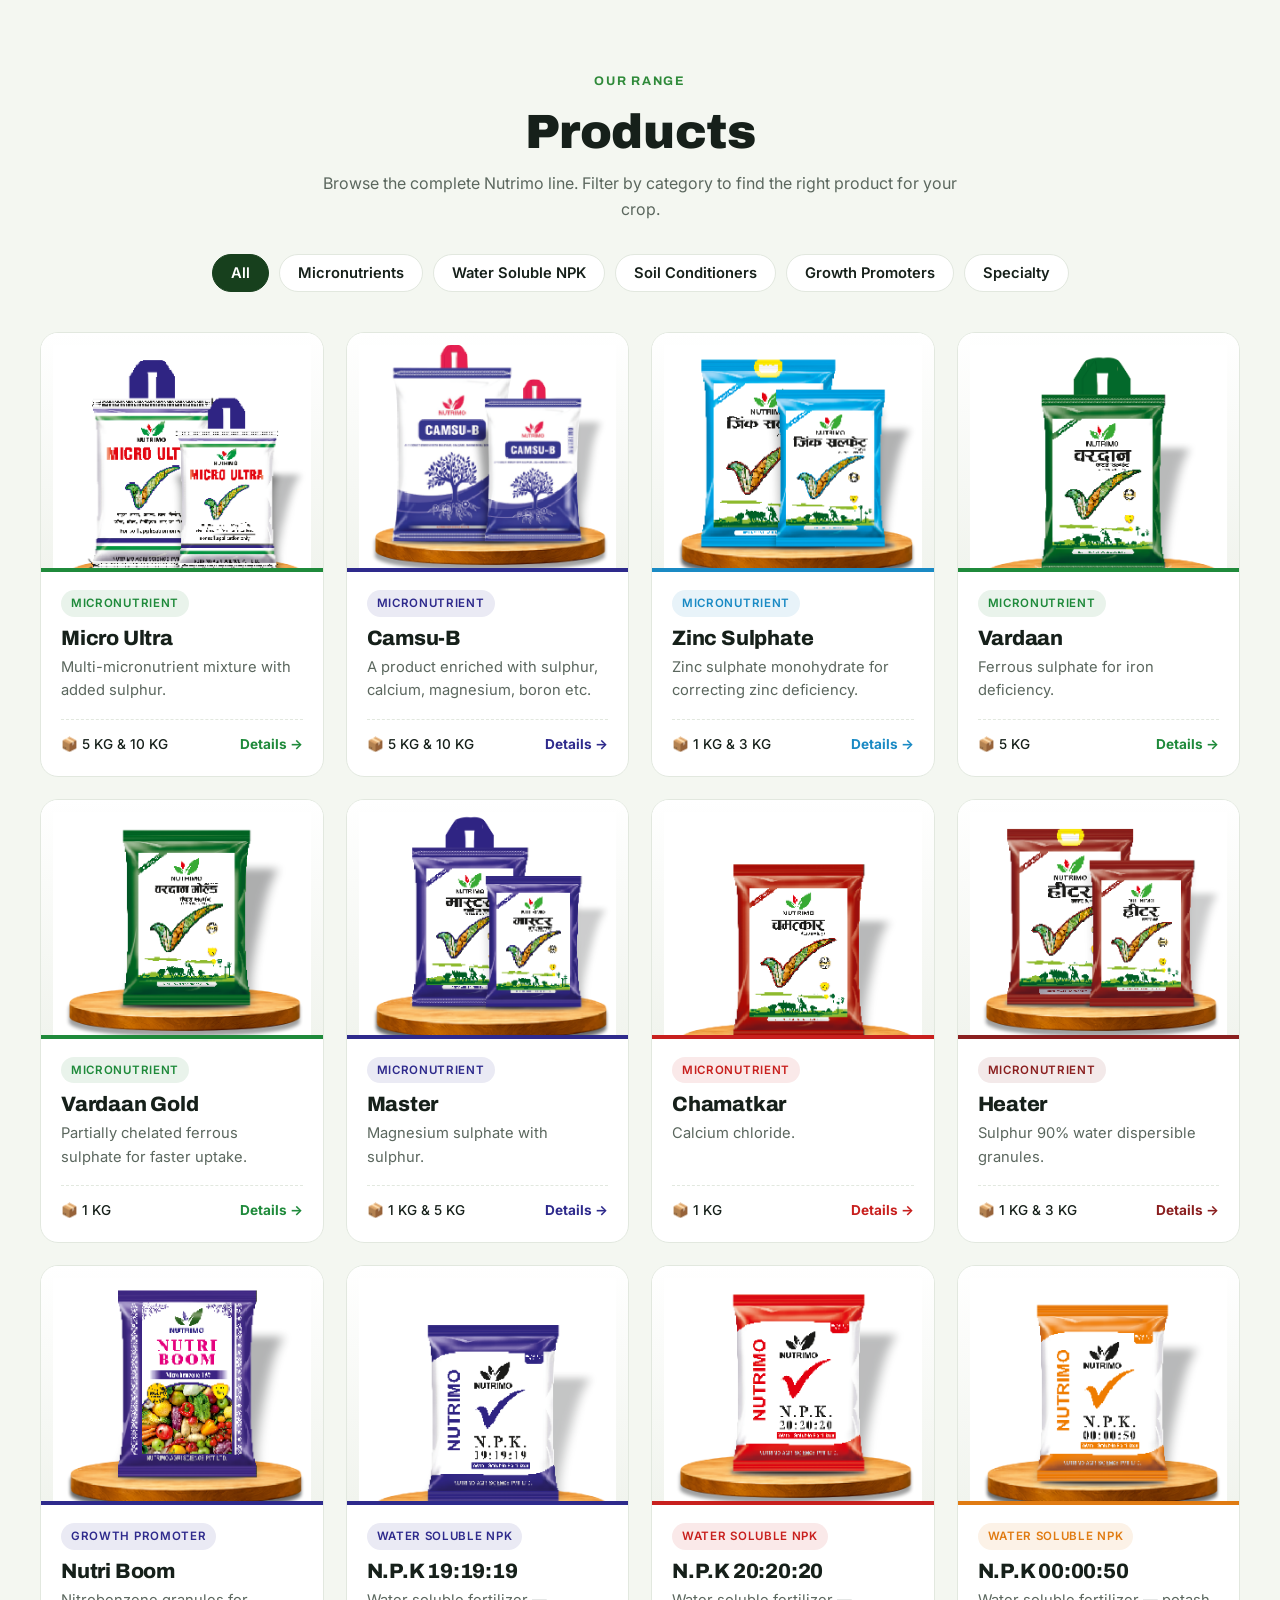
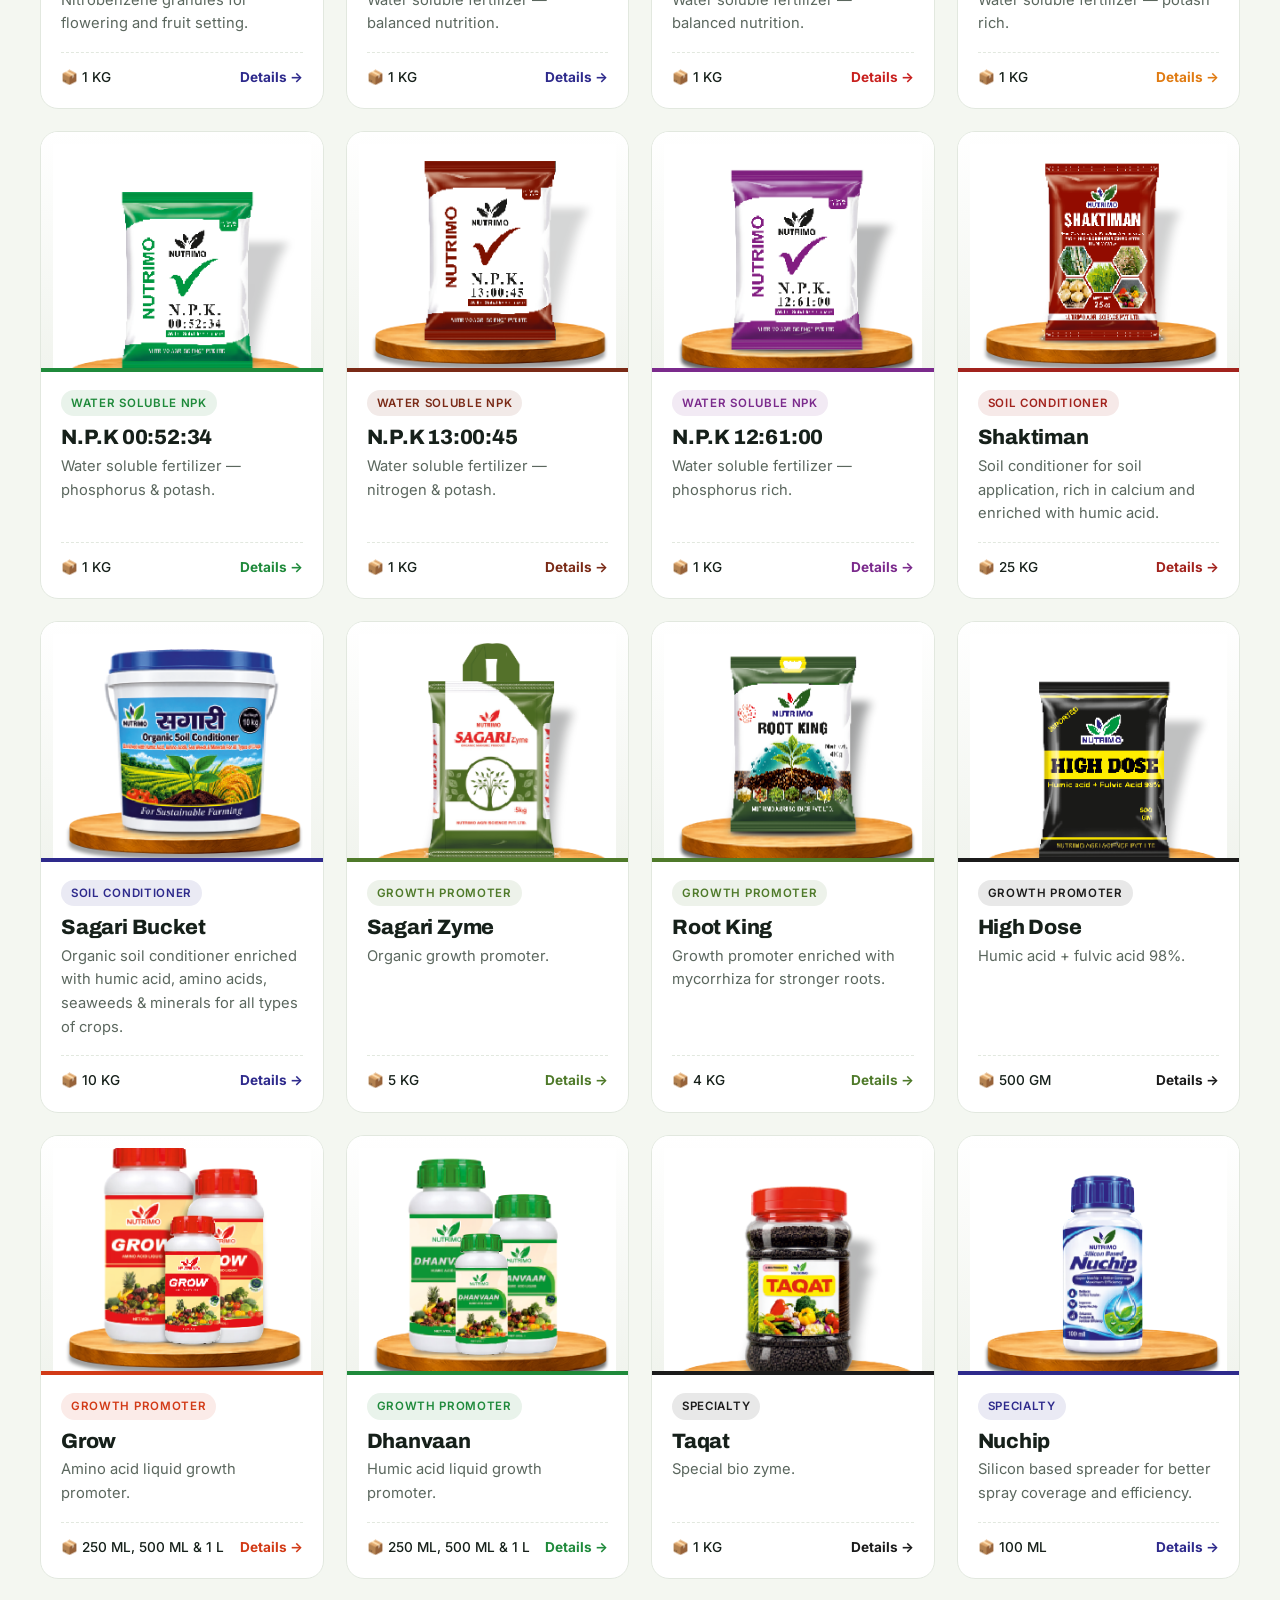
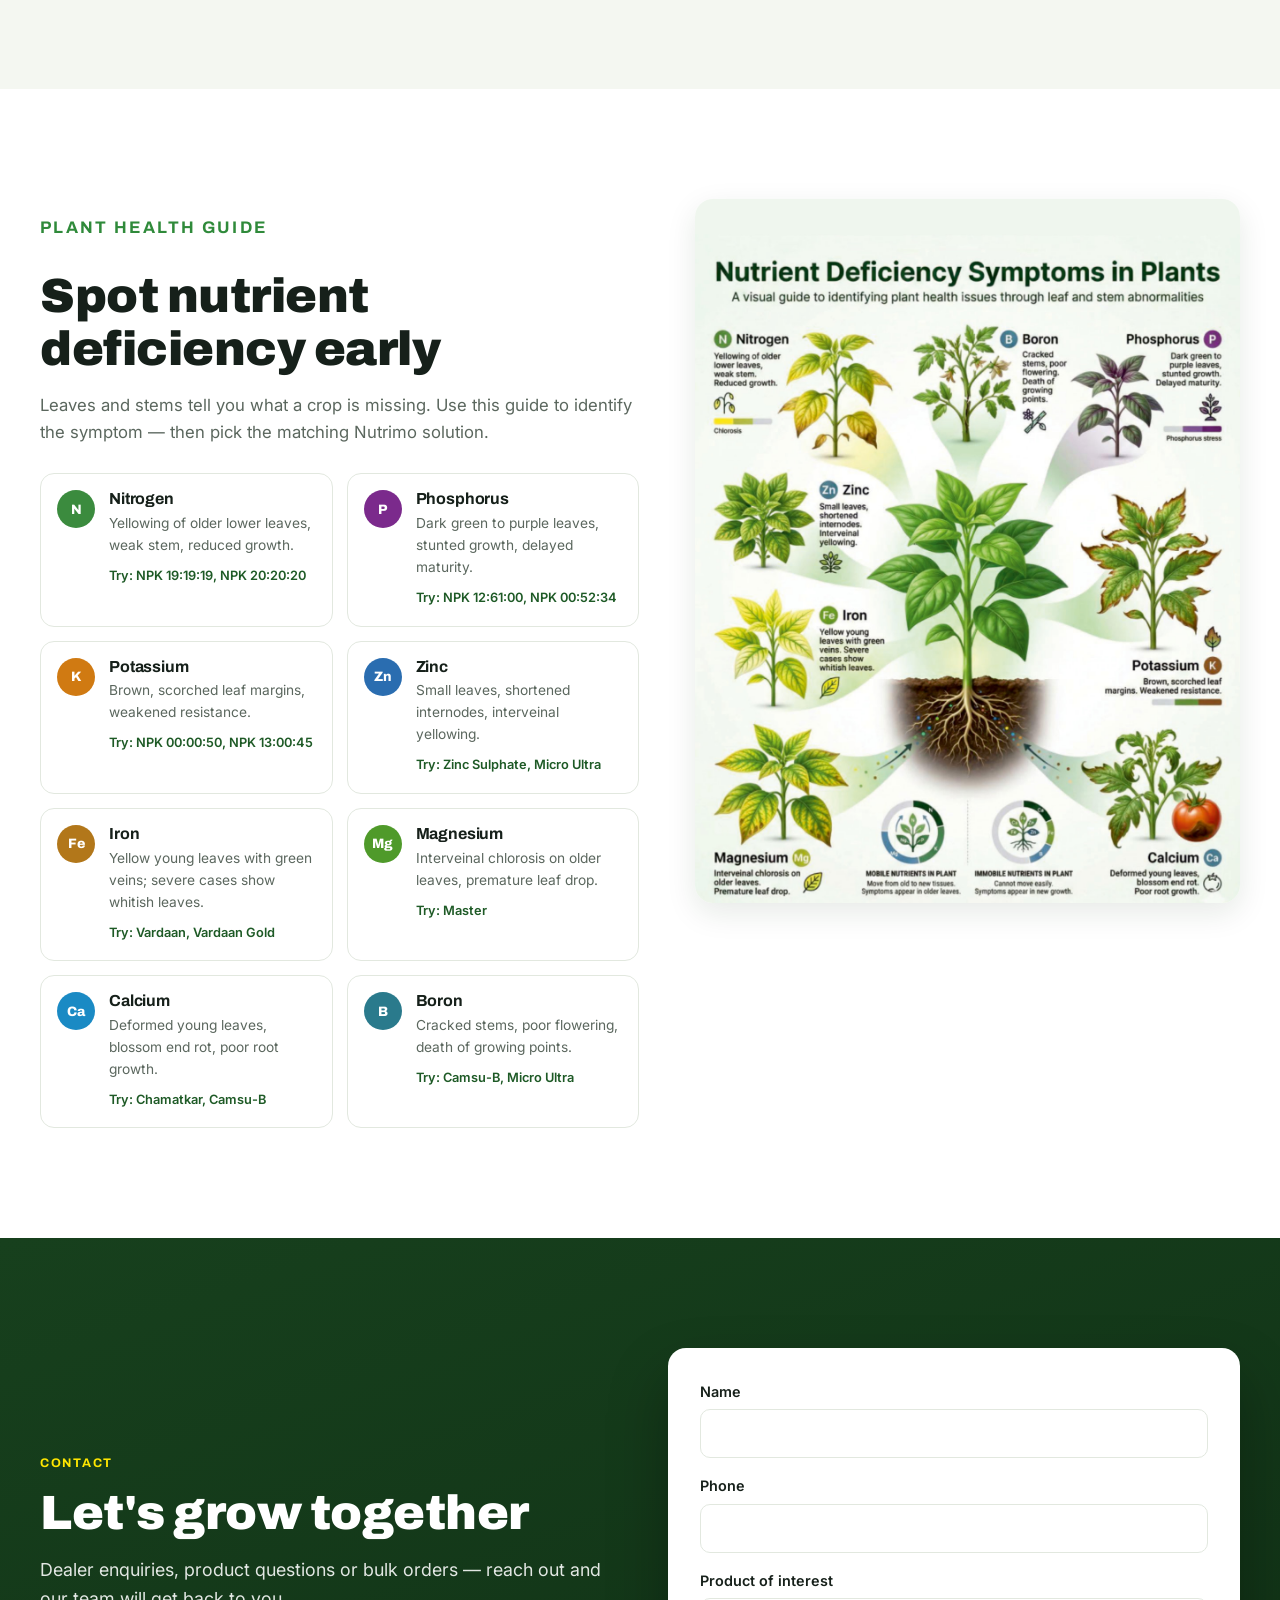
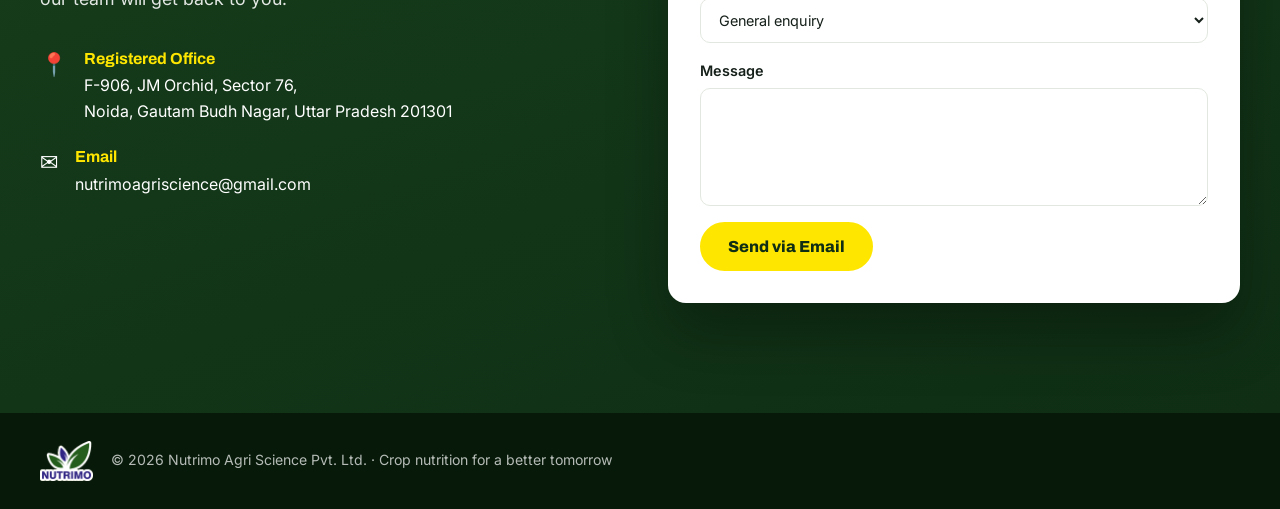
==== commit d2c77441: "Replace site with new Nutrimo Agri Science website Co-Authored-By: Claude Opus 5.5 <noreply@anthropi" ====
--- a/index.html
+++ b/index.html
@@ -1,317 +1,160 @@
 <!doctype html>
-<html lang="en" class="no-js">
+<html lang="en">
 <head>
-<meta charset="utf-8">
-<meta name="viewport" content="width=device-width, initial-scale=1">
-<title>Nutrimo Agri Science | Fertilizers, Pesticides & Crop Nutrition Solutions</title>
-<meta name="description" content="Nutrimo Agri Science offers research-driven fertilizers, crop protection products, bio-stimulants and organic inputs, plus soil testing and agronomy support for farmers.">
-<meta name="robots" content="index, follow">
-<link rel="canonical" href="https://www.nutrimoagriscience.com/">
-<meta name="theme-color" content="#1c4f2e">
-<meta property="og:type" content="website">
-<meta property="og:site_name" content="Nutrimo Agri Science">
-<meta property="og:title" content="Nutrimo Agri Science | Fertilizers, Pesticides & Crop Nutrition Solutions">
-<meta property="og:description" content="Nutrimo Agri Science offers research-driven fertilizers, crop protection products, bio-stimulants and organic inputs, plus soil testing and agronomy support for farmers.">
-<meta property="og:url" content="https://www.nutrimoagriscience.com/">
-<meta property="og:image" content="https://www.nutrimoagriscience.com/assets/img/og-image.png">
-<meta name="twitter:card" content="summary_large_image">
-<link rel="icon" href="favicon.svg" type="image/svg+xml">
-<link rel="apple-touch-icon" href="assets/img/apple-touch-icon.png">
-<link rel="manifest" href="site.webmanifest">
-<link rel="preconnect" href="https://fonts.googleapis.com">
-<link rel="preconnect" href="https://fonts.gstatic.com" crossorigin>
-<link href="https://fonts.googleapis.com/css2?family=Inter:wght@400;500;600&family=Manrope:wght@600;700;800&display=swap" rel="stylesheet">
-<link rel="stylesheet" href="css/style.css">
-<script type="application/ld+json">{"@context": "https://schema.org", "@type": "Organization", "name": "Nutrimo Agri Science", "url": "https://www.nutrimoagriscience.com/", "logo": "https://www.nutrimoagriscience.com/assets/img/logo-mark.svg", "email": "info@nutrimoagriscience.com", "telephone": "+91 00000 00000", "description": "Nutrimo Agri Science offers research-driven fertilizers, crop protection products, bio-stimulants and organic inputs, plus soil testing and agronomy support for farmers.", "address": {"@type": "PostalAddress", "addressCountry": "IN"}, "contactPoint": [{"@type": "ContactPoint", "contactType": "customer support", "telephone": "+91 00000 00000", "email": "info@nutrimoagriscience.com"}]}</script>
-<script type="application/ld+json">{"@context": "https://schema.org", "@type": "WebSite", "name": "Nutrimo Agri Science", "url": "https://www.nutrimoagriscience.com/"}</script>
+  <meta charset="utf-8">
+  <meta name="viewport" content="width=device-width, initial-scale=1">
+  <title>Nutrimo Agri Science | Crop Nutrition for a Better Tomorrow</title>
+  <meta name="description" content="Nutrimo Agri Science Pvt. Ltd. — micronutrients, water soluble NPK fertilizers, soil conditioners and growth promoters for healthy plants and higher yields.">
+  <link rel="icon" href="images/logo.png">
+  <link rel="preconnect" href="https://fonts.googleapis.com">
+  <link rel="preconnect" href="https://fonts.gstatic.com" crossorigin>
+  <link href="https://fonts.googleapis.com/css2?family=Archivo:wght@500;700;800;900&family=Inter:wght@400;500;600&display=swap" rel="stylesheet">
+  <link rel="stylesheet" href="css/style.css">
 </head>
 <body>
-<a class="skip-link" href="#main">Skip to content</a>
-<div class="topbar">
-  <div class="container">
-    <div><span><svg style="width:14px;height:14px;display:inline;vertical-align:-2px" viewBox="0 0 24 24" fill="none" stroke="currentColor" stroke-width="1.8" stroke-linecap="round" stroke-linejoin="round" aria-hidden="true" focusable="false"><path d="M22 16.9v3a2 2 0 0 1-2.2 2 19.8 19.8 0 0 1-8.6-3.1 19.5 19.5 0 0 1-6-6A19.8 19.8 0 0 1 2.1 4.2 2 2 0 0 1 4.1 2h3a2 2 0 0 1 2 1.7c.1 1 .4 1.9.7 2.8a2 2 0 0 1-.5 2.1L8 9.9a16 16 0 0 0 6 6l1.3-1.3a2 2 0 0 1 2.1-.5c.9.3 1.8.6 2.8.7a2 2 0 0 1 1.7 2Z"/></svg> <a href="tel:+910000000000">+91 00000 00000</a></span><span class="hide-sm"><svg style="width:14px;height:14px;display:inline;vertical-align:-2px" viewBox="0 0 24 24" fill="none" stroke="currentColor" stroke-width="1.8" stroke-linecap="round" stroke-linejoin="round" aria-hidden="true" focusable="false"><rect x="2" y="4" width="20" height="16" rx="2"/><path d="m22 7-10 6L2 7"/></svg> <a href="mailto:info@nutrimoagriscience.com">info@nutrimoagriscience.com</a></span></div>
-    <div class="hide-sm">Mon – Sat · 9:30 AM – 6:00 PM</div>
-  </div>
-</div>
-<header class="site-header">
-  <div class="container nav-wrap">
-    <a class="brand" href="index.html" aria-label="Nutrimo Agri Science – Home">
-      <img src="assets/img/logo-mark.svg" width="46" height="46" alt="">
-      <span class="brand-text"><strong>Nutrimo</strong><small>Agri Science</small></span>
-    </a>
-    <button class="nav-toggle" type="button" aria-expanded="false" aria-controls="site-nav"><span></span><span></span><span></span><span class="sr-only">Menu</span></button>
-    <nav id="site-nav" class="site-nav" aria-label="Main navigation">
-      <ul><li><a href="index.html" aria-current="page">Home</a></li><li><a href="about.html">About Us</a></li><li><a href="products.html">Products</a></li><li><a href="research.html">Research</a></li><li><a href="services.html">Services</a></li><li><a href="resources.html">Resources</a></li><li><a href="careers.html">Careers</a></li><li><a href="contact.html">Contact</a></li></ul>
-      <a class="btn btn-sm" href="contact.html#inquiry">Get a Quote</a>
+
+<header class="nav" id="top">
+  <div class="container nav-inner">
+    <a href="#top" class="brand"><img src="images/logo.png" alt="Nutrimo logo"><span>Nutrimo<small>Agri Science Pvt. Ltd.</small></span></a>
+    <button class="nav-toggle" aria-label="Open menu" aria-expanded="false">
+      <span></span><span></span><span></span>
+    </button>
+    <nav class="nav-links">
+      <a href="#about">About</a>
+      <a href="#products">Products</a>
+      <a href="#deficiency">Plant Health</a>
+      <a href="#contact" class="btn btn-sm">Contact Us</a>
     </nav>
   </div>
 </header>
-<main id="main">
 
 <section class="hero">
-  <div class="container hero-grid">
-    <div>
-      <span class="eyebrow">Science-led crop nutrition &amp; protection</span>
-      <h1>Healthier soil. Stronger crops. <span>Better harvests.</span></h1>
-      <p class="lead">Nutrimo Agri Science develops and supplies high-performance fertilizers, crop protection solutions and bio-stimulants that help farmers grow more — responsibly.</p>
-      <div class="btn-row">
-        <a class="btn" href="products.html">Explore Products</a>
-        <a class="btn btn-outline" href="contact.html#inquiry">Request a Quote</a>
+  <div class="container hero-inner">
+    <div class="hero-text">
+      <p class="eyebrow">Crop nutrition for a better tomorrow</p>
+      <h1>Nutrition that<br><span>grows success</span></h1>
+      <p class="lead">Supporting healthy plants &amp; strong roots for better growth, higher yields &amp; sustainable farming.</p>
+      <div class="hero-cta">
+        <a href="#products" class="btn">Explore Products</a>
+        <a href="#contact" class="btn btn-ghost">Get in Touch</a>
       </div>
-      <div class="trust-row">
-        <span><svg viewBox="0 0 24 24" fill="none" stroke="currentColor" stroke-width="1.8" stroke-linecap="round" stroke-linejoin="round" aria-hidden="true" focusable="false"><path d="M5 12l5 5L20 7"/></svg> Quality-tested formulations</span>
-        <span><svg viewBox="0 0 24 24" fill="none" stroke="currentColor" stroke-width="1.8" stroke-linecap="round" stroke-linejoin="round" aria-hidden="true" focusable="false"><path d="M5 12l5 5L20 7"/></svg> Agronomist support</span>
-        <span><svg viewBox="0 0 24 24" fill="none" stroke="currentColor" stroke-width="1.8" stroke-linecap="round" stroke-linejoin="round" aria-hidden="true" focusable="false"><path d="M5 12l5 5L20 7"/></svg> Pan-region dealer network</span>
-      </div>
+      <ul class="hero-stats">
+        <li><strong>24</strong><span>Products</span></li>
+        <li><strong>5</strong><span>Categories</span></li>
+        <li><strong>6</strong><span>NPK grades</span></li>
+      </ul>
     </div>
-    <div class="hero-art reveal">
-      <img src="assets/img/hero-fields.svg" width="600" height="480" alt="Illustration of a sun rising over green crop fields">
-      <div class="hero-badge b2"><span class="dot"><svg viewBox="0 0 24 24" fill="none" stroke="currentColor" stroke-width="1.8" stroke-linecap="round" stroke-linejoin="round" aria-hidden="true" focusable="false"><path d="M12 21v-9"/><path d="M12 12C12 8 9 5 4 5c0 4 3 7 8 7Z"/><path d="M12 14c0-4 3-7 8-7 0 4-3 7-8 7Z"/></svg></span><div>Crop Growth<small>Balanced nutrition</small></div></div>
-      <div class="hero-badge b1"><span class="dot"><svg viewBox="0 0 24 24" fill="none" stroke="currentColor" stroke-width="1.8" stroke-linecap="round" stroke-linejoin="round" aria-hidden="true" focusable="false"><path d="M12 22s8-4 8-10V5l-8-3-8 3v7c0 6 8 10 8 10Z"/><path d="m9 12 2 2 4-4"/></svg></span><div>Crop Protection<small>Targeted &amp; safe</small></div></div>
+    <div class="hero-visual">
+      <img src="images/range.jpg" alt="The full Nutrimo product range">
     </div>
   </div>
 </section>
 
-<section class="section" aria-labelledby="solutions-title">
-  <div class="container">
-    <div class="section-head center">
-      <span class="eyebrow">Our solutions</span>
-      <h2 id="solutions-title">Complete inputs for every stage of the crop cycle</h2>
-      <p class="lead">From seed treatment to harvest, our portfolio is built to work together for maximum yield and quality.</p>
+<section class="about section" id="about">
+  <div class="container about-grid">
+    <div>
+      <p class="eyebrow dark">About us</p>
+      <h2>Healthy plants.<br>Higher yields.</h2>
     </div>
-    <div class="grid grid-4">
-      <article class="card cat-card reveal">
-        <div class="icon"><svg viewBox="0 0 24 24" fill="none" stroke="currentColor" stroke-width="1.8" stroke-linecap="round" stroke-linejoin="round" aria-hidden="true" focusable="false"><path d="M12 2.7 6.3 9.5a7 7 0 1 0 11.4 0Z"/></svg></div>
-        <h3>Fertilizers</h3>
-        <p class="muted">Water-soluble NPKs, secondary nutrients and chelated micronutrients for precise, balanced feeding.</p>
-        <ul class="tag-list"><li>NPK</li><li>Micronutrients</li><li>Fertigation</li></ul>
-        <a class="link-arrow" href="products.html#fertilizers">View range</a>
-      </article>
-      <article class="card cat-card reveal">
-        <div class="icon sun"><svg viewBox="0 0 24 24" fill="none" stroke="currentColor" stroke-width="1.8" stroke-linecap="round" stroke-linejoin="round" aria-hidden="true" focusable="false"><path d="M12 22s8-4 8-10V5l-8-3-8 3v7c0 6 8 10 8 10Z"/><path d="m9 12 2 2 4-4"/></svg></div>
-        <h3>Crop Protection</h3>
-        <p class="muted">Insecticides, fungicides and herbicides that control pests and diseases while protecting the crop.</p>
-        <ul class="tag-list"><li>Insecticides</li><li>Fungicides</li><li>Herbicides</li></ul>
-        <a class="link-arrow" href="products.html#pesticides">View range</a>
-      </article>
-      <article class="card cat-card reveal">
-        <div class="icon earth"><svg viewBox="0 0 24 24" fill="none" stroke="currentColor" stroke-width="1.8" stroke-linecap="round" stroke-linejoin="round" aria-hidden="true" focusable="false"><circle cx="12" cy="12" r="4"/><path d="M12 2v2M12 20v2M4.9 4.9l1.4 1.4M17.7 17.7l1.4 1.4M2 12h2M20 12h2M4.9 19.1l1.4-1.4M17.7 6.3l1.4-1.4"/></svg></div>
-        <h3>Bio-stimulants</h3>
-        <p class="muted">Humic, seaweed and amino-acid based products that boost root growth, flowering and stress tolerance.</p>
-        <ul class="tag-list"><li>Humic acid</li><li>Seaweed</li><li>PGRs</li></ul>
-        <a class="link-arrow" href="products.html#biostimulants">View range</a>
-      </article>
-      <article class="card cat-card reveal">
-        <div class="icon"><svg viewBox="0 0 24 24" fill="none" stroke="currentColor" stroke-width="1.8" stroke-linecap="round" stroke-linejoin="round" aria-hidden="true" focusable="false"><path d="M11 20A7 7 0 0 1 9.8 6.1C15.5 5 17 4.48 19 2c1 2 2 4.18 2 8 0 5.5-4.78 10-10 10Z"/><path d="M2 21c0-3 1.85-5.36 5.08-6C9.5 14.52 12 13 13 12"/></svg></div>
-        <h3>Organic &amp; Bio-fertilizers</h3>
-        <p class="muted">Microbial and organic inputs that rebuild soil life and support sustainable, residue-free farming.</p>
-        <ul class="tag-list"><li>PSB / KMB</li><li>Bio-NPK</li><li>Organic manure</li></ul>
-        <a class="link-arrow" href="products.html#organic">View range</a>
-      </article>
+    <div class="about-copy">
+      <p>Nutrimo Agri Science Pvt. Ltd. develops crop nutrition products that correct deficiencies, build healthier soil and strengthen root systems — helping farmers grow more from every acre.</p>
+      <div class="pillars">
+        <div class="pillar"><span class="pi">🌱</span><h3>Micronutrients</h3><p>Zinc, iron, magnesium, boron, calcium and sulphur blends for balanced nutrition.</p></div>
+        <div class="pillar"><span class="pi">💧</span><h3>Water Soluble NPK</h3><p>Six grades for fertigation and foliar feeding at every crop stage.</p></div>
+        <div class="pillar"><span class="pi">🌾</span><h3>Growth Promoters</h3><p>Humic, fulvic, amino acid, seaweed and mycorrhiza based formulations.</p></div>
+      </div>
     </div>
   </div>
 </section>
 
-<section class="section section-alt" aria-labelledby="why-title">
-  <div class="container split">
-    <div class="reveal">
-      <span class="eyebrow">Why Nutrimo</span>
-      <h2 id="why-title">Rooted in science, grown with farmers</h2>
-      <p class="lead">Every formulation we offer is developed with agronomic research, validated in real fields and supported by people who understand farming.</p>
-      <ul class="check-list">
-        <li><strong>Research-backed formulations</strong> — developed and tested in our R&amp;D lab and multi-location field trials.</li>
-        <li><strong>Consistent quality</strong> — batch-wise testing for purity, solubility and active ingredient content.</li>
-        <li><strong>Agronomy on call</strong> — crop advisory, soil testing and on-farm demonstrations.</li>
-        <li><strong>Responsible stewardship</strong> — safe-use training and sustainable product choices.</li>
-      </ul>
-      <a class="btn" href="about.html">About Our Company</a>
+<section class="products section" id="products">
+  <div class="container">
+    <div class="section-head">
+      <p class="eyebrow dark">Our range</p>
+      <h2>Products</h2>
+      <p>Browse the complete Nutrimo line. Filter by category to find the right product for your crop.</p>
     </div>
-    <div class="visual-panel reveal">
-      <h3>“Protect today. Grow tomorrow.”</h3>
-      <p>Our shield-and-rising-sun emblem stands for two promises: protecting every crop, and helping every farmer grow.</p>
+    <div class="filters" role="tablist">
+      <button class="chip active" data-filter="all">All</button>
+      <button class="chip" data-filter="micro">Micronutrients</button>
+      <button class="chip" data-filter="npk">Water Soluble NPK</button>
+      <button class="chip" data-filter="soil">Soil Conditioners</button>
+      <button class="chip" data-filter="growth">Growth Promoters</button>
+      <button class="chip" data-filter="special">Specialty</button>
     </div>
+    <div class="product-grid" id="productGrid"></div>
   </div>
 </section>
 
-<section class="section section-dark" aria-label="Company highlights">
-  <div class="container">
-    <!-- Replace these figures with your verified company numbers -->
-    <div class="stats">
-      <div class="stat reveal"><strong>60+</strong><span>Products in portfolio</span></div>
-      <div class="stat reveal"><strong>1,500+</strong><span>Dealers &amp; distributors</span></div>
-      <div class="stat reveal"><strong>2 Lakh+</strong><span>Farmers reached</span></div>
-      <div class="stat reveal"><strong>40+</strong><span>Crops supported</span></div>
+<section class="deficiency section" id="deficiency">
+  <div class="container def-grid">
+    <div class="def-text">
+      <p class="eyebrow dark">Plant health guide</p>
+      <h2>Spot nutrient deficiency early</h2>
+      <p>Leaves and stems tell you what a crop is missing. Use this guide to identify the symptom — then pick the matching Nutrimo solution.</p>
+      <ul class="def-list">
+        <li><b class="tag n">N</b><div><h4>Nitrogen</h4><p>Yellowing of older lower leaves, weak stem, reduced growth.</p><span>Try: NPK 19:19:19, NPK 20:20:20</span></div></li>
+        <li><b class="tag p">P</b><div><h4>Phosphorus</h4><p>Dark green to purple leaves, stunted growth, delayed maturity.</p><span>Try: NPK 12:61:00, NPK 00:52:34</span></div></li>
+        <li><b class="tag k">K</b><div><h4>Potassium</h4><p>Brown, scorched leaf margins, weakened resistance.</p><span>Try: NPK 00:00:50, NPK 13:00:45</span></div></li>
+        <li><b class="tag zn">Zn</b><div><h4>Zinc</h4><p>Small leaves, shortened internodes, interveinal yellowing.</p><span>Try: Zinc Sulphate, Micro Ultra</span></div></li>
+        <li><b class="tag fe">Fe</b><div><h4>Iron</h4><p>Yellow young leaves with green veins; severe cases show whitish leaves.</p><span>Try: Vardaan, Vardaan Gold</span></div></li>
+        <li><b class="tag mg">Mg</b><div><h4>Magnesium</h4><p>Interveinal chlorosis on older leaves, premature leaf drop.</p><span>Try: Master</span></div></li>
+        <li><b class="tag ca">Ca</b><div><h4>Calcium</h4><p>Deformed young leaves, blossom end rot, poor root growth.</p><span>Try: Chamatkar, Camsu-B</span></div></li>
+        <li><b class="tag b">B</b><div><h4>Boron</h4><p>Cracked stems, poor flowering, death of growing points.</p><span>Try: Camsu-B, Micro Ultra</span></div></li>
+      </ul>
     </div>
+    <figure class="def-figure">
+      <img src="images/deficiency.jpg" alt="Infographic: nutrient deficiency symptoms in plants">
+    </figure>
   </div>
 </section>
 
-<section class="section" aria-labelledby="services-title">
-  <div class="container">
-    <div class="section-head">
-      <span class="eyebrow">Services</span>
-      <h2 id="services-title">More than products — a partner in the field</h2>
+<section class="contact section" id="contact">
+  <div class="container contact-grid">
+    <div>
+      <p class="eyebrow">Contact</p>
+      <h2>Let's grow together</h2>
+      <p class="lead">Dealer enquiries, product questions or bulk orders — reach out and our team will get back to you.</p>
+      <ul class="contact-list">
+        <li><span>📍</span><div><b>Registered Office</b>F-906, JM Orchid, Sector 76,<br>Noida, Gautam Budh Nagar, Uttar Pradesh 201301</div></li>
+        <li><span>✉️</span><div><b>Email</b><a href="mailto:nutrimoagriscience@gmail.com">nutrimoagriscience@gmail.com</a></div></li>
+      </ul>
     </div>
-    <div class="grid grid-3">
-      <article class="card reveal">
-        <div class="icon earth"><svg viewBox="0 0 24 24" fill="none" stroke="currentColor" stroke-width="1.8" stroke-linecap="round" stroke-linejoin="round" aria-hidden="true" focusable="false"><path d="m12 2 10 5-10 5L2 7Z"/><path d="m2 17 10 5 10-5M2 12l10 5 10-5"/></svg></div>
-        <h3>Soil &amp; Leaf Testing</h3>
-        <p class="muted">Know exactly what your soil needs with lab analysis and a customised nutrient plan.</p>
-        <a class="link-arrow" href="services.html#soil-testing">Learn more</a>
-      </article>
-      <article class="card reveal">
-        <div class="icon"><svg viewBox="0 0 24 24" fill="none" stroke="currentColor" stroke-width="1.8" stroke-linecap="round" stroke-linejoin="round" aria-hidden="true" focusable="false"><path d="M12 21v-9"/><path d="M12 12C12 8 9 5 4 5c0 4 3 7 8 7Z"/><path d="M12 14c0-4 3-7 8-7 0 4-3 7-8 7Z"/></svg></div>
-        <h3>Crop Advisory</h3>
-        <p class="muted">Stage-wise crop schedules and pest alerts from experienced agronomists.</p>
-        <a class="link-arrow" href="services.html#advisory">Learn more</a>
-      </article>
-      <article class="card reveal">
-        <div class="icon sun"><svg viewBox="0 0 24 24" fill="none" stroke="currentColor" stroke-width="1.8" stroke-linecap="round" stroke-linejoin="round" aria-hidden="true" focusable="false"><circle cx="9" cy="8" r="4"/><path d="M2 21c0-4 3-6 7-6s7 2 7 6"/><path d="M16 4a4 4 0 0 1 0 8M22 21c0-3-1.5-5-4-5.7"/></svg></div>
-        <h3>Farmer Training</h3>
-        <p class="muted">Field days and workshops on nutrition, IPM and the safe use of crop protection products.</p>
-        <a class="link-arrow" href="services.html#training">Learn more</a>
-      </article>
-    </div>
+    <form class="contact-form" id="contactForm">
+      <label>Name<input name="name" required></label>
+      <label>Phone<input name="phone" type="tel"></label>
+      <label>Product of interest
+        <select name="product" id="productSelect"><option value="">General enquiry</option></select>
+      </label>
+      <label>Message<textarea name="message" rows="4" required></textarea></label>
+      <button class="btn" type="submit">Send via Email</button>
+    </form>
   </div>
 </section>
 
-<section class="section section-alt" aria-labelledby="rd-title">
-  <div class="container split reverse">
-    <div class="reveal">
-      <span class="eyebrow">Research &amp; Innovation</span>
-      <h2 id="rd-title">Innovating for productive, sustainable agriculture</h2>
-      <p class="lead">Our R&amp;D team works on nutrient-use efficiency, bio-based crop protection and smarter application methods — so every rupee spent on inputs delivers more.</p>
-      <ul class="check-list">
-        <li>Nano and chelated nutrient technologies</li>
-        <li>Bio-pesticides and microbial consortia</li>
-        <li>Multi-location field trials across agro-climatic zones</li>
-      </ul>
-      <a class="btn btn-outline" href="research.html">Explore Our Research</a>
-    </div>
-    <div class="visual-panel earth reveal">
-      <h3>From lab to land</h3>
-      <p>Each product moves through formulation, lab validation, greenhouse study and field trials before it reaches a farmer.</p>
+<footer class="footer">
+  <div class="container footer-inner">
+    <img src="images/logo.png" alt="Nutrimo">
+    <p>© <span id="year"></span> Nutrimo Agri Science Pvt. Ltd. · Crop nutrition for a better tomorrow</p>
+  </div>
+</footer>
+
+<div class="modal" id="modal" aria-hidden="true">
+  <div class="modal-card" role="dialog" aria-modal="true">
+    <button class="modal-close" aria-label="Close">×</button>
+    <img id="mImg" alt="">
+    <div class="modal-body">
+      <span class="badge" id="mCat"></span>
+      <h3 id="mName"></h3>
+      <p id="mDesc"></p>
+      <ul id="mSpecs" class="specs"></ul>
+      <p class="pack"><b>Packing size:</b> <span id="mPack"></span></p>
+      <a href="#contact" class="btn" id="mEnquire">Enquire Now</a>
     </div>
   </div>
-</section>
+</div>
 
-<section class="section" aria-labelledby="voices-title">
-  <div class="container">
-    <div class="section-head center">
-      <span class="eyebrow">Farmer voices</span>
-      <h2 id="voices-title">Trusted in the field</h2>
-    </div>
-    <!-- Sample testimonials — replace with real customer feedback before going live -->
-    <div class="grid grid-3">
-      <figure class="card quote reveal">
-        <blockquote>After switching to the recommended water-soluble schedule, my tomato plants flowered evenly and fruit size improved noticeably.</blockquote>
-        <figcaption><strong>Vegetable grower</strong>Sample testimonial</figcaption>
-      </figure>
-      <figure class="card quote reveal">
-        <blockquote>The soil test report was easy to understand, and the agronomist helped me cut unnecessary urea use without losing yield.</blockquote>
-        <figcaption><strong>Wheat &amp; paddy farmer</strong>Sample testimonial</figcaption>
-      </figure>
-      <figure class="card quote reveal">
-        <blockquote>Reliable supply, consistent quality and quick technical support — our customers ask for Nutrimo by name.</blockquote>
-        <figcaption><strong>Agri-input dealer</strong>Sample testimonial</figcaption>
-      </figure>
-    </div>
-  </div>
-</section>
-
-<section class="section section-alt" aria-labelledby="res-title">
-  <div class="container">
-    <div class="section-head">
-      <span class="eyebrow">Reports &amp; Resources</span>
-      <h2 id="res-title">Free guides for better farming</h2>
-    </div>
-    <div class="grid grid-3">
-      <article class="card download-card reveal">
-        <span class="file-badge">PDF</span>
-        <div>
-          <h3>Product Catalogue 2026</h3>
-          <p class="meta">Catalogue · PDF</p>
-          <a class="link-arrow" href="downloads/nutrimo-product-catalogue-2026.pdf" download>Download</a>
-        </div>
-      </article>
-      <article class="card download-card reveal">
-        <span class="file-badge sun">PDF</span>
-        <div>
-          <h3>Crop Nutrition Guide</h3>
-          <p class="meta">Guide · PDF</p>
-          <a class="link-arrow" href="downloads/crop-nutrition-guide.pdf" download>Download</a>
-        </div>
-      </article>
-      <article class="card download-card reveal">
-        <span class="file-badge earth">PDF</span>
-        <div>
-          <h3>Safe Pesticide Handling</h3>
-          <p class="meta">Safety · PDF</p>
-          <a class="link-arrow" href="downloads/safe-pesticide-handling-guide.pdf" download>Download</a>
-        </div>
-      </article>
-    </div>
-    <p style="margin-top:28px"><a class="btn btn-outline" href="resources.html">View All Resources</a></p>
-  </div>
-</section>
-
-<section class="section">
-  <div class="container">
-    <div class="cta-band reveal">
-      <div>
-        <h2>Become a Nutrimo dealer or distributor</h2>
-        <p>Partner with a growing agri-science brand. Competitive margins, marketing support and technical training for your team.</p>
-      </div>
-      <a class="btn btn-sun" href="contact.html?type=dealer#inquiry">Partner With Us</a>
-    </div>
-  </div>
-</section>
-
-</main>
-<footer class="site-footer">
-  <div class="container">
-    <div class="footer-grid">
-      <div>
-        <a class="brand" href="index.html" aria-label="Nutrimo Agri Science – Home">
-          <img src="assets/img/logo-mark.svg" width="46" height="46" alt="">
-          <span class="brand-text"><strong>Nutrimo</strong><small>Agri Science</small></span>
-        </a>
-        <p>Research-driven fertilizers, crop protection and bio-solutions for healthier soil, stronger crops and better harvests.</p>
-        <div class="socials">
-          <a href="#" aria-label="Nutrimo on LinkedIn"><svg viewBox="0 0 24 24" fill="none" stroke="currentColor" stroke-width="1.8" stroke-linecap="round" stroke-linejoin="round" aria-hidden="true" focusable="false"><path fill="currentColor" stroke="none" d="M4.98 3.5a2.5 2.5 0 1 1 0 5 2.5 2.5 0 0 1 0-5ZM3 9.5h4V21H3Zm6.5 0h3.8v1.6h.1c.5-1 1.8-2 3.8-2 4 0 4.8 2.6 4.8 6V21h-4v-5.1c0-1.2 0-2.8-1.7-2.8s-2 1.3-2 2.7V21h-4Z"/></svg></a>
-          <a href="#" aria-label="Nutrimo on Facebook"><svg viewBox="0 0 24 24" fill="none" stroke="currentColor" stroke-width="1.8" stroke-linecap="round" stroke-linejoin="round" aria-hidden="true" focusable="false"><path fill="currentColor" stroke="none" d="M14 8.5V6.8c0-.8.2-1.3 1.4-1.3H17V2.2C16.7 2.1 15.6 2 14.4 2 11.8 2 10 3.6 10 6.5v2H7.4V12H10v10h4V12h2.8l.4-3.5Z"/></svg></a>
-          <a href="#" aria-label="Nutrimo on Instagram"><svg viewBox="0 0 24 24" fill="none" stroke="currentColor" stroke-width="1.8" stroke-linecap="round" stroke-linejoin="round" aria-hidden="true" focusable="false"><rect x="3" y="3" width="18" height="18" rx="5"/><circle cx="12" cy="12" r="4"/><circle cx="17.5" cy="6.5" r="1" fill="currentColor"/></svg></a>
-          <a href="#" aria-label="Nutrimo on YouTube"><svg viewBox="0 0 24 24" fill="none" stroke="currentColor" stroke-width="1.8" stroke-linecap="round" stroke-linejoin="round" aria-hidden="true" focusable="false"><path d="M22 8.2a3 3 0 0 0-2.1-2.1C18 5.6 12 5.6 12 5.6s-6 0-7.9.5A3 3 0 0 0 2 8.2 31 31 0 0 0 1.6 12 31 31 0 0 0 2 15.8a3 3 0 0 0 2.1 2.1c1.9.5 7.9.5 7.9.5s6 0 7.9-.5a3 3 0 0 0 2.1-2.1c.4-1.2.4-3.8.4-3.8s0-2.6-.4-3.8Z"/><path d="m10 15 5-3-5-3Z" fill="currentColor"/></svg></a>
-        </div>
-      </div>
-      <div>
-        <h3>Company</h3>
-        <ul><li><a href="about.html">About Us</a></li><li><a href="research.html">Research &amp; Innovation</a></li><li><a href="services.html">Services</a></li><li><a href="careers.html">Careers</a></li><li><a href="contact.html">Contact Us</a></li></ul>
-      </div>
-      <div>
-        <h3>Products</h3>
-        <ul><li><a href="products.html#fertilizers">Fertilizers</a></li><li><a href="products.html#pesticides">Crop Protection</a></li><li><a href="products.html#biostimulants">Bio-stimulants</a></li><li><a href="products.html#organic">Organic &amp; Bio</a></li><li><a href="resources.html">Downloads</a></li></ul>
-      </div>
-      <div>
-        <h3>Contact</h3>
-        <ul>
-          <li>[Street Address], [City], [State] – [PIN], India</li>
-          <li><a href="tel:+910000000000">+91 00000 00000</a></li>
-          <li><a href="mailto:info@nutrimoagriscience.com">info@nutrimoagriscience.com</a></li>
-        </ul>
-        <form class="newsletter" data-form data-endpoint="" data-mailto="info@nutrimoagriscience.com" data-subject="Newsletter subscription" data-success="Thanks for subscribing!" novalidate>
-          <div class="field" style="flex:1"><label for="nl-email-index" class="sr-only">Email address</label><input id="nl-email-index" name="email" type="email" placeholder="Your email for crop tips" required></div>
-          <button class="btn btn-sun" type="submit">Subscribe</button>
-          <p class="form-status" aria-live="polite"></p>
-        </form>
-      </div>
-    </div>
-    <div class="footer-bottom">
-      <p style="margin:0">© <span data-year>2026</span> Nutrimo Agri Science. All rights reserved.</p>
-      <ul><li><a href="privacy.html">Privacy Policy</a></li><li><a href="sitemap.xml">Sitemap</a></li></ul>
-    </div>
-  </div>
-</footer>
-<button class="back-to-top" type="button" aria-label="Back to top"><svg viewBox="0 0 24 24" fill="none" stroke="currentColor" stroke-width="1.8" stroke-linecap="round" stroke-linejoin="round" aria-hidden="true" focusable="false"><path d="M12 19V5M5 12l7-7 7 7"/></svg></button>
-<script src="js/main.js" defer></script>
+<script src="js/products.js"></script>
+<script src="js/main.js"></script>
 </body>
 </html>
--- a/css/style.css
+++ b/css/style.css
@@ -1,505 +1,161 @@
-/* ==========================================================================
-   Nutrimo Agri Science — main stylesheet
-   ========================================================================== */
-
 :root {
-  --green-950: #10301c;
-  --green-900: #1c4f2e;
-  --green-700: #2e6b3f;
-  --green-500: #4c9a4f;
-  --leaf: #7cb342;
-  --leaf-soft: #e6f2d9;
-  --sun: #f2a93b;
-  --sun-soft: #fdf0d8;
-  --earth: #8b5e3c;
-  --earth-soft: #f1e6d8;
-  --sand: #f5efe3;
-  --cream: #fbf8f1;
-  --white: #ffffff;
-  --ink: #1d2a22;
-  --muted: #5b6b60;
-  --line: #e2ddcf;
-
-  --font-head: "Manrope", "Segoe UI", system-ui, sans-serif;
-  --font-body: "Inter", "Segoe UI", system-ui, sans-serif;
-
-  --radius: 16px;
-  --radius-lg: 28px;
-  --shadow-sm: 0 1px 2px rgba(16, 48, 28, .06), 0 2px 8px rgba(16, 48, 28, .05);
-  --shadow: 0 10px 30px rgba(16, 48, 28, .10);
-  --container: 1200px;
-  --gutter: clamp(16px, 4vw, 32px);
-  --header-h: 76px;
+  --green-900: #0f2e14;
+  --green-800: #17401d;
+  --green-700: #1e5a26;
+  --green-500: #2f8a3a;
+  --indigo: #2e2a8c;
+  --yellow: #ffe600;
+  --ink: #16201a;
+  --muted: #5b675e;
+  --bg: #ffffff;
+  --bg-soft: #f4f7f1;
+  --line: #e2e8df;
+  --radius: 18px;
+  --shadow: 0 10px 30px rgba(15, 46, 20, .10);
 }
 
-/* ---------- Reset & base ---------- */
-*, *::before, *::after { box-sizing: border-box; }
-html { scroll-behavior: smooth; -webkit-text-size-adjust: 100%; }
-body {
-  margin: 0;
-  font-family: var(--font-body);
-  font-size: 1rem;
-  line-height: 1.65;
-  color: var(--ink);
-  background: var(--cream);
-  overflow-x: hidden;
+* { box-sizing: border-box; margin: 0; padding: 0; }
+html { scroll-behavior: smooth; scroll-padding-top: 76px; }
+body { font-family: 'Inter', system-ui, sans-serif; color: var(--ink); background: var(--bg); line-height: 1.6; }
+img { max-width: 100%; display: block; }
+a { color: inherit; text-decoration: none; }
+h1, h2, h3, h4 { font-family: 'Archivo', sans-serif; line-height: 1.1; letter-spacing: -.01em; }
+h2 { font-size: clamp(2rem, 4vw, 3rem); font-weight: 900; }
+
+.container { width: min(1200px, 100% - 32px); margin-inline: auto; }
+.section { padding: clamp(64px, 9vw, 110px) 0; }
+.eyebrow { font-family: 'Archivo'; font-weight: 700; text-transform: uppercase; letter-spacing: .14em; font-size: .78rem; color: var(--yellow); margin-bottom: 14px; }
+.eyebrow.dark { color: var(--green-500); }
+.lead { font-size: 1.12rem; opacity: .88; }
+
+.btn { display: inline-block; background: var(--yellow); color: var(--green-900); font-family: 'Archivo'; font-weight: 800; padding: 14px 26px; border-radius: 999px; border: 2px solid var(--yellow); cursor: pointer; font-size: 1rem; transition: transform .15s, box-shadow .15s; }
+.btn:hover { transform: translateY(-2px); box-shadow: 0 8px 20px rgba(255, 230, 0, .35); }
+.btn-ghost { background: transparent; color: #fff; border-color: rgba(255,255,255,.5); }
+.btn-ghost:hover { box-shadow: none; border-color: #fff; }
+.btn-sm { padding: 9px 18px; font-size: .9rem; }
+
+/* Nav */
+.nav { position: sticky; top: 0; z-index: 50; background: rgba(15, 46, 20, .96); backdrop-filter: blur(8px); }
+.nav-inner { display: flex; align-items: center; justify-content: space-between; height: 72px; }
+.brand { display: flex; align-items: center; gap: 10px; color: #fff; }
+.brand img { height: 46px; }
+.brand span { font-family: 'Archivo'; font-weight: 900; font-size: 1.3rem; letter-spacing: .04em; text-transform: uppercase; display: flex; flex-direction: column; line-height: 1; }
+.brand small { font-family: 'Inter'; font-weight: 500; font-size: .66rem; letter-spacing: .08em; opacity: .7; margin-top: 4px; }
+.nav-links { display: flex; align-items: center; gap: 28px; color: #fff; font-weight: 500; }
+.nav-links a:not(.btn):hover { color: var(--yellow); }
+.nav-toggle { display: none; background: none; border: 0; cursor: pointer; padding: 8px; }
+.nav-toggle span { display: block; width: 24px; height: 2px; background: #fff; margin: 5px 0; }
+
+/* Hero */
+.hero { background: radial-gradient(1200px 600px at 85% 20%, #2a6a2f 0%, transparent 60%), linear-gradient(160deg, var(--green-900), #071a0a); color: #fff; overflow: hidden; }
+.hero-inner { display: grid; grid-template-columns: 1.05fr 1fr; gap: 48px; align-items: center; padding: clamp(56px, 8vw, 100px) 0; }
+.hero-inner > *, .about-grid > *, .def-grid > *, .contact-grid > * { min-width: 0; }
+.hero h1 { font-size: clamp(2rem, 7.4vw, 5rem); overflow-wrap: anywhere; font-weight: 900; text-transform: uppercase; margin-bottom: 20px; }
+.hero h1 span { color: var(--yellow); }
+.hero-cta { display: flex; gap: 14px; flex-wrap: wrap; margin: 32px 0 44px; }
+.hero-stats { list-style: none; display: flex; gap: 36px; flex-wrap: wrap; }
+.hero-stats strong { display: block; font-family: 'Archivo'; font-size: 2rem; font-weight: 900; color: var(--yellow); }
+.hero-stats span { font-size: .85rem; opacity: .75; }
+.hero-visual img { border-radius: var(--radius); box-shadow: 0 30px 60px rgba(0,0,0,.45); transform: rotate(1.5deg); }
+
+/* About */
+.about-grid { display: grid; grid-template-columns: 1fr 1.6fr; gap: 56px; }
+.about-copy > p { font-size: 1.15rem; color: var(--muted); margin-bottom: 36px; }
+.pillars { display: grid; grid-template-columns: repeat(3, 1fr); gap: 18px; }
+.pillar { background: var(--bg-soft); border-radius: var(--radius); padding: 24px; }
+.pi { font-size: 1.8rem; }
+.pillar h3 { font-size: 1.1rem; margin: 10px 0 6px; }
+.pillar p { color: var(--muted); font-size: .93rem; }
+
+/* Products */
+.products { background: var(--bg-soft); }
+.section-head { text-align: center; max-width: 640px; margin: 0 auto 32px; }
+.section-head p:last-child { color: var(--muted); margin-top: 12px; }
+.filters { display: flex; flex-wrap: wrap; justify-content: center; gap: 10px; margin-bottom: 40px; }
+.chip { border: 1.5px solid var(--line); background: #fff; padding: 9px 18px; border-radius: 999px; font: 600 .92rem 'Inter'; color: var(--ink); cursor: pointer; transition: all .15s; }
+.chip:hover { border-color: var(--green-500); }
+.chip.active { background: var(--green-800); color: #fff; border-color: var(--green-800); }
+
+.product-grid { display: grid; grid-template-columns: repeat(auto-fill, minmax(250px, 1fr)); gap: 22px; }
+.card { background: #fff; border-radius: var(--radius); overflow: hidden; cursor: pointer; border: 1px solid var(--line); transition: transform .2s, box-shadow .2s; display: flex; flex-direction: column; animation: fade .35s ease both; }
+.card:hover, .card:focus-visible { transform: translateY(-6px); box-shadow: var(--shadow); outline: none; }
+.card-img { background: linear-gradient(180deg, #fff, #f1f4ee); border-bottom: 4px solid var(--accent); padding: 12px; aspect-ratio: 1 / .85; display: grid; place-items: center; }
+.card-img { overflow: hidden; }
+.card-img img { width: 100%; height: 100%; object-fit: contain; transition: transform .3s; }
+.card:hover .card-img img { transform: scale(1.05); }
+.card-body { padding: 18px 20px 20px; display: flex; flex-direction: column; flex: 1; }
+.badge { align-self: flex-start; font-size: .72rem; font-weight: 600; text-transform: uppercase; letter-spacing: .06em; color: var(--accent, var(--green-500)); background: color-mix(in srgb, var(--accent, var(--green-500)) 10%, white); padding: 4px 10px; border-radius: 999px; }
+.card h3 { font-size: 1.3rem; font-weight: 800; margin: 10px 0 6px; }
+.card p { color: var(--muted); font-size: .92rem; flex: 1; }
+.card-foot { display: flex; justify-content: space-between; align-items: center; margin-top: 16px; padding-top: 14px; border-top: 1px dashed var(--line); font-size: .85rem; font-weight: 500; gap: 8px; }
+.more { color: var(--accent); font-weight: 700; white-space: nowrap; }
+@keyframes fade { from { opacity: 0; transform: translateY(10px); } }
+
+/* Deficiency */
+.def-grid { display: grid; grid-template-columns: 1.1fr 1fr; gap: 56px; align-items: start; }
+.def-text > p { color: var(--muted); margin: 16px 0 28px; font-size: 1.05rem; }
+.def-list { list-style: none; display: grid; grid-template-columns: 1fr 1fr; gap: 14px; }
+.def-list li { display: flex; gap: 14px; padding: 16px; border: 1px solid var(--line); border-radius: 14px; }
+.def-list h4 { font-size: 1rem; }
+.def-list p { font-size: .86rem; color: var(--muted); margin: 4px 0 6px; }
+.def-list span { font-size: .8rem; font-weight: 600; color: var(--green-700); }
+.tag { flex: none; width: 38px; height: 38px; border-radius: 50%; display: grid; place-items: center; color: #fff; font: 800 .85rem 'Archivo'; }
+.tag.n { background: #3b8b3e; } .tag.p { background: #7b2a8c; } .tag.k { background: #d07a12; } .tag.zn { background: #2a6db0; }
+.tag.fe { background: #b2771a; } .tag.mg { background: #4f9a2a; } .tag.ca { background: #1a8ac4; } .tag.b { background: #2a7a8c; }
+.def-figure { position: sticky; top: 96px; }
+.def-figure img { border-radius: var(--radius); box-shadow: var(--shadow); }
+
+/* Contact */
+.contact { background: linear-gradient(160deg, var(--green-800), var(--green-900)); color: #fff; }
+.contact-grid { display: grid; grid-template-columns: 1fr 1fr; gap: 56px; align-items: center; }
+.contact h2 { margin-bottom: 16px; }
+.contact-list { list-style: none; margin-top: 32px; display: grid; gap: 20px; }
+.contact-list li { display: flex; gap: 16px; }
+.contact-list span { font-size: 1.4rem; }
+.contact-list b { display: block; color: var(--yellow); font-family: 'Archivo'; margin-bottom: 2px; }
+.contact-list a:hover { text-decoration: underline; }
+.contact-form { background: #fff; color: var(--ink); padding: 32px; border-radius: var(--radius); display: grid; gap: 16px; box-shadow: 0 30px 60px rgba(0,0,0,.3); }
+.contact-form label { display: grid; gap: 6px; font-weight: 600; font-size: .9rem; }
+.contact-form input, .contact-form select, .contact-form textarea { font: inherit; font-weight: 400; padding: 12px 14px; border: 1.5px solid var(--line); border-radius: 10px; background: #fff; color: var(--ink); }
+.contact-form input:focus, .contact-form select:focus, .contact-form textarea:focus { outline: none; border-color: var(--green-500); }
+.contact-form .btn { justify-self: start; }
+
+/* Footer */
+.footer { background: #071a0a; color: rgba(255,255,255,.7); padding: 28px 0; font-size: .88rem; }
+.footer-inner { display: flex; align-items: center; gap: 18px; flex-wrap: wrap; }
+.footer img { height: 40px; }
+
+/* Modal */
+.modal { position: fixed; inset: 0; background: rgba(7, 26, 10, .7); display: grid; place-items: center; padding: 16px; z-index: 100; opacity: 0; pointer-events: none; transition: opacity .2s; }
+.modal.open { opacity: 1; pointer-events: auto; }
+.modal-card { position: relative; background: #fff; border-radius: 22px; max-width: 820px; width: 100%; display: grid; grid-template-columns: 1fr 1fr; overflow: hidden; max-height: 92vh; overflow-y: auto; transform: translateY(16px); transition: transform .25s; }
+.modal.open .modal-card { transform: none; }
+.modal-card > img { background: var(--bg-soft); padding: 24px; width: 100%; height: 100%; object-fit: contain; border-right: 5px solid var(--accent); }
+.modal-body { padding: 36px 32px; display: flex; flex-direction: column; gap: 14px; }
+.modal-body h3 { font-size: 2rem; font-weight: 900; }
+.modal-body p { color: var(--muted); }
+.specs { list-style: none; display: flex; flex-wrap: wrap; gap: 8px; }
+.specs li { background: var(--bg-soft); border-left: 3px solid var(--accent); padding: 6px 12px; border-radius: 6px; font-weight: 600; font-size: .9rem; }
+.pack { color: var(--ink) !important; }
+.modal-body .btn { align-self: flex-start; margin-top: 6px; }
+.modal-close { position: absolute; top: 12px; right: 14px; background: #fff; border: 0; font-size: 2rem; line-height: 1; cursor: pointer; width: 40px; height: 40px; border-radius: 50%; z-index: 2; }
+
+/* Responsive */
+@media (max-width: 960px) {
+  .hero-inner, .about-grid, .def-grid, .contact-grid { grid-template-columns: 1fr; }
+  .hero-visual img { transform: none; max-width: min(520px, 100%); margin-inline: auto; }
+  .def-figure { position: static; max-width: min(560px, 100%); }
+  .pillars { grid-template-columns: 1fr; }
 }
-img, svg { max-width: 100%; height: auto; display: block; }
-a { color: var(--green-700); text-decoration-thickness: 1px; text-underline-offset: 3px; }
-a:hover { color: var(--green-900); }
-h1, h2, h3, h4 {
-  font-family: var(--font-head);
-  line-height: 1.2;
-  color: var(--green-950);
-  margin: 0 0 .6em;
-  letter-spacing: -.01em;
+@media (max-width: 760px) {
+  .nav-toggle { display: block; }
+  .nav-links { position: absolute; top: 72px; left: 0; right: 0; flex-direction: column; align-items: stretch; gap: 0; background: var(--green-900); padding: 8px 16px 20px; display: none; }
+  .nav-links.open { display: flex; }
+  .nav-links a { padding: 14px 0; border-bottom: 1px solid rgba(255,255,255,.08); }
+  .nav-links .btn { margin-top: 14px; text-align: center; border-bottom: 0; }
+  .def-list { grid-template-columns: 1fr; }
+  .modal-card { grid-template-columns: 1fr; }
+  .modal-card > img { max-height: 280px; border-right: 0; border-bottom: 5px solid var(--accent); }
+  .modal-body { padding: 24px; }
+  .contact-form { padding: 22px; }
 }
-h1 { font-size: clamp(2.1rem, 5vw, 3.4rem); font-weight: 800; }
-h2 { font-size: clamp(1.7rem, 3.4vw, 2.4rem); font-weight: 800; }
-h3 { font-size: 1.2rem; font-weight: 700; }
-p { margin: 0 0 1em; }
-ul { padding-left: 1.2em; }
-:focus-visible { outline: 3px solid var(--sun); outline-offset: 2px; border-radius: 4px; }
-
-.sr-only {
-  position: absolute; width: 1px; height: 1px; padding: 0; margin: -1px;
-  overflow: hidden; clip: rect(0 0 0 0); white-space: nowrap; border: 0;
-}
-.skip-link {
-  position: absolute; left: 16px; top: -60px; z-index: 200;
-  background: var(--green-900); color: #fff; padding: 10px 16px; border-radius: 8px;
-}
-.skip-link:focus { top: 12px; color: #fff; }
-
-.container { width: 100%; max-width: var(--container); margin: 0 auto; padding: 0 var(--gutter); }
-.section { padding: clamp(56px, 8vw, 104px) 0; }
-.section-alt { background: var(--sand); }
-.section-dark { background: var(--green-950); color: #dfe9df; }
-.section-dark h2, .section-dark h3 { color: #fff; }
-
-.eyebrow {
-  display: inline-flex; align-items: center; gap: 8px;
-  font-family: var(--font-head); font-weight: 700; font-size: .8rem;
-  text-transform: uppercase; letter-spacing: .14em; color: var(--earth);
-  margin-bottom: 12px;
-}
-.eyebrow::before { content: ""; width: 22px; height: 2px; background: var(--sun); border-radius: 2px; }
-.section-dark .eyebrow { color: var(--sun); }
-.section-head { max-width: 720px; margin-bottom: 48px; }
-.section-head.center { text-align: center; margin-left: auto; margin-right: auto; }
-.section-head.center .eyebrow { justify-content: center; }
-.lead { font-size: 1.125rem; color: var(--muted); }
-.section-dark .lead { color: #b9cbbb; }
-
-/* ---------- Buttons ---------- */
-.btn {
-  display: inline-flex; align-items: center; justify-content: center; gap: 8px;
-  font-family: var(--font-head); font-weight: 700; font-size: .98rem;
-  padding: 14px 26px; border-radius: 999px; border: 2px solid transparent;
-  background: var(--green-700); color: #fff; text-decoration: none; cursor: pointer;
-  transition: background .2s, transform .2s, box-shadow .2s, color .2s;
-}
-.btn:hover { background: var(--green-900); color: #fff; transform: translateY(-1px); box-shadow: var(--shadow); }
-.btn-sun { background: var(--sun); color: var(--green-950); }
-.btn-sun:hover { background: #e6962a; color: var(--green-950); }
-.btn-outline { background: transparent; color: var(--green-900); border-color: var(--green-700); }
-.btn-outline:hover { background: var(--green-700); color: #fff; }
-.btn-light { background: #fff; color: var(--green-900); }
-.btn-light:hover { background: var(--leaf-soft); color: var(--green-900); }
-.btn-sm { padding: 10px 18px; font-size: .9rem; }
-.btn svg { width: 18px; height: 18px; }
-.btn-row { display: flex; flex-wrap: wrap; gap: 12px; }
-
-/* ---------- Header / navigation ---------- */
-.topbar { background: var(--green-950); color: #c9d8ca; font-size: .85rem; }
-.topbar .container { display: flex; justify-content: space-between; gap: 16px; padding-top: 8px; padding-bottom: 8px; }
-.topbar a { color: #fff; text-decoration: none; }
-.topbar span + span { margin-left: 18px; }
-
-.site-header {
-  position: sticky; top: 0; z-index: 100;
-  background: rgba(251, 248, 241, .92);
-  backdrop-filter: saturate(1.4) blur(10px);
-  border-bottom: 1px solid transparent;
-  transition: box-shadow .25s, border-color .25s;
-}
-.site-header.scrolled { box-shadow: var(--shadow-sm); border-color: var(--line); }
-.nav-wrap { display: flex; align-items: center; justify-content: space-between; height: var(--header-h); gap: 20px; }
-
-.brand { display: flex; align-items: center; gap: 10px; text-decoration: none; flex-shrink: 0; }
-.brand img { width: 46px; height: 46px; }
-.brand-text { display: flex; flex-direction: column; line-height: 1; }
-.brand-text strong { font-family: var(--font-head); font-weight: 800; font-size: 1.45rem; color: var(--green-900); letter-spacing: -.02em; }
-.brand-text small { font-family: var(--font-head); font-weight: 700; font-size: .66rem; letter-spacing: .28em; color: var(--earth); margin-top: 4px; text-transform: uppercase; }
-
-.site-nav { display: flex; align-items: center; gap: 14px; }
-.site-nav ul { list-style: none; display: flex; gap: 2px; margin: 0; padding: 0; }
-.site-nav a:not(.btn) {
-  display: block; padding: 8px 11px; border-radius: 8px;
-  font-family: var(--font-head); font-weight: 600; font-size: .93rem;
-  color: var(--ink); text-decoration: none; transition: background .2s, color .2s;
-}
-.site-nav a:not(.btn):hover { background: var(--leaf-soft); color: var(--green-900); }
-.site-nav a[aria-current="page"] { color: var(--green-700); background: var(--leaf-soft); }
-
-.nav-toggle {
-  display: none; width: 46px; height: 46px; border: 1px solid var(--line); border-radius: 12px;
-  background: #fff; cursor: pointer; position: relative;
-}
-.nav-toggle span:not(.sr-only) {
-  position: absolute; left: 12px; right: 12px; height: 2px; background: var(--green-900);
-  border-radius: 2px; transition: transform .25s, opacity .2s;
-}
-.nav-toggle span:nth-child(1) { top: 15px; }
-.nav-toggle span:nth-child(2) { top: 22px; }
-.nav-toggle span:nth-child(3) { top: 29px; }
-.nav-toggle[aria-expanded="true"] span:nth-child(1) { transform: translateY(7px) rotate(45deg); }
-.nav-toggle[aria-expanded="true"] span:nth-child(2) { opacity: 0; }
-.nav-toggle[aria-expanded="true"] span:nth-child(3) { transform: translateY(-7px) rotate(-45deg); }
-
-@media (max-width: 1140px) {
-  .nav-toggle { display: block; }
-  .site-nav {
-    position: fixed; inset: var(--header-h) 0 auto 0;
-    flex-direction: column; align-items: stretch; gap: 12px;
-    background: var(--cream); padding: 16px var(--gutter) 28px;
-    border-bottom: 1px solid var(--line); box-shadow: var(--shadow);
-    max-height: calc(100vh - var(--header-h)); overflow-y: auto;
-    transform: translateY(-8px); opacity: 0; visibility: hidden;
-    transition: opacity .2s, transform .2s, visibility .2s;
-  }
-  .site-nav.open { opacity: 1; transform: none; visibility: visible; }
-  .site-nav ul { flex-direction: column; }
-  .site-nav a:not(.btn) { padding: 12px 14px; font-size: 1rem; }
-  .topbar .hide-sm { display: none; }
-}
-@media (max-width: 560px) {
-  .topbar { display: none; }
-}
-
-/* ---------- Hero ---------- */
-.hero {
-  position: relative; overflow: hidden;
-  padding: clamp(48px, 7vw, 96px) 0 clamp(56px, 8vw, 110px);
-  background:
-    radial-gradient(1000px 500px at 85% -10%, var(--sun-soft), transparent 60%),
-    radial-gradient(800px 500px at -10% 110%, var(--leaf-soft), transparent 60%),
-    var(--cream);
-}
-.hero-grid { display: grid; grid-template-columns: 1.05fr .95fr; gap: clamp(32px, 5vw, 64px); align-items: center; }
-.hero h1 span { color: var(--green-700); }
-.hero .lead { max-width: 560px; margin-bottom: 28px; }
-.hero-art { position: relative; }
-.hero-art img { border-radius: var(--radius-lg); box-shadow: var(--shadow); }
-.hero-badge {
-  position: absolute; background: #fff; border-radius: 14px; padding: 12px 16px; box-shadow: var(--shadow);
-  display: flex; align-items: center; gap: 10px; font-family: var(--font-head); font-weight: 700; font-size: .9rem;
-}
-.hero-badge .dot { width: 36px; height: 36px; border-radius: 10px; display: grid; place-items: center; background: var(--leaf-soft); color: var(--green-700); }
-.hero-badge small { display: block; font-weight: 500; color: var(--muted); font-family: var(--font-body); font-size: .78rem; }
-.hero-badge.b1 { left: -18px; bottom: 36px; }
-.hero-badge.b2 { right: -12px; top: 28px; }
-.trust-row { display: flex; flex-wrap: wrap; gap: 10px 22px; margin-top: 30px; color: var(--muted); font-size: .92rem; }
-.trust-row span { display: inline-flex; align-items: center; gap: 6px; }
-.trust-row svg { width: 18px; height: 18px; color: var(--green-500); }
-
-@media (max-width: 900px) {
-  .hero-grid { grid-template-columns: 1fr; }
-  .hero-badge.b1 { left: 12px; bottom: 12px; }
-  .hero-badge.b2 { right: 12px; top: 12px; }
-}
-
-/* ---------- Page hero (inner pages) ---------- */
-.page-hero {
-  position: relative; overflow: hidden; color: #fff;
-  padding: clamp(56px, 8vw, 96px) 0 clamp(48px, 7vw, 80px);
-  background:
-    radial-gradient(600px 300px at 90% 0%, rgba(242, 169, 59, .35), transparent 70%),
-    linear-gradient(135deg, var(--green-900), var(--green-950));
-}
-.page-hero::after {
-  content: ""; position: absolute; right: -60px; bottom: -80px; width: 340px; height: 340px;
-  background: url("../assets/img/logo-mark.svg") no-repeat center / contain; opacity: .08;
-}
-.page-hero h1 { color: #fff; max-width: 780px; }
-.page-hero p { color: #cfdccf; max-width: 640px; font-size: 1.1rem; margin: 0; }
-.breadcrumb { list-style: none; display: flex; flex-wrap: wrap; gap: 6px; padding: 0; margin: 0 0 18px; font-size: .88rem; }
-.breadcrumb li + li::before { content: "›"; margin-right: 6px; color: var(--sun); }
-.breadcrumb a { color: #cfdccf; text-decoration: none; }
-.breadcrumb a:hover { color: #fff; }
-.breadcrumb [aria-current] { color: var(--sun); }
-
-/* ---------- Grids & cards ---------- */
-.grid { display: grid; gap: 24px; }
-.grid-2 { grid-template-columns: repeat(2, 1fr); }
-.grid-3 { grid-template-columns: repeat(3, 1fr); }
-.grid-4 { grid-template-columns: repeat(4, 1fr); }
-@media (max-width: 1000px) { .grid-4 { grid-template-columns: repeat(2, 1fr); } .grid-3 { grid-template-columns: repeat(2, 1fr); } }
-@media (max-width: 640px) { .grid-2, .grid-3, .grid-4 { grid-template-columns: 1fr; } }
-
-.card {
-  background: #fff; border: 1px solid var(--line); border-radius: var(--radius);
-  padding: 28px; box-shadow: var(--shadow-sm);
-  transition: transform .25s, box-shadow .25s, border-color .25s;
-}
-.card:hover { transform: translateY(-3px); box-shadow: var(--shadow); border-color: #cfe3c0; }
-.card p:last-child { margin-bottom: 0; }
-.card .muted, .muted { color: var(--muted); }
-.icon {
-  width: 52px; height: 52px; border-radius: 14px; display: grid; place-items: center;
-  background: var(--leaf-soft); color: var(--green-700); margin-bottom: 18px;
-}
-.icon svg { width: 26px; height: 26px; }
-.icon.sun { background: var(--sun-soft); color: #b86e10; }
-.icon.earth { background: var(--earth-soft); color: var(--earth); }
-.section-dark .card { background: rgba(255, 255, 255, .04); border-color: rgba(255, 255, 255, .1); color: #cfdccf; box-shadow: none; }
-.section-dark .card .icon { background: rgba(124, 179, 66, .16); color: var(--leaf); }
-
-.link-arrow { display: inline-flex; align-items: center; gap: 6px; font-family: var(--font-head); font-weight: 700; text-decoration: none; }
-.link-arrow::after { content: "→"; transition: transform .2s; }
-.link-arrow:hover::after { transform: translateX(4px); }
-
-/* Category cards (home) */
-.cat-card { position: relative; overflow: hidden; display: flex; flex-direction: column; }
-.cat-card .tag-list { margin-top: auto; }
-.tag-list { display: flex; flex-wrap: wrap; gap: 6px; list-style: none; padding: 0; margin: 14px 0 18px; }
-.tag-list li, .tag {
-  font-size: .78rem; font-weight: 600; padding: 4px 10px; border-radius: 999px;
-  background: var(--sand); color: var(--earth);
-}
-
-/* Split / feature block */
-.split { display: grid; grid-template-columns: 1fr 1fr; gap: clamp(32px, 6vw, 80px); align-items: center; }
-.split.reverse > :first-child { order: 2; }
-@media (max-width: 900px) { .split { grid-template-columns: 1fr; } .split.reverse > :first-child { order: 0; } }
-.check-list { list-style: none; padding: 0; margin: 0 0 24px; display: grid; gap: 12px; }
-.check-list li { position: relative; padding-left: 34px; }
-.check-list li::before {
-  content: ""; position: absolute; left: 0; top: 2px; width: 22px; height: 22px; border-radius: 50%;
-  background: var(--leaf-soft) url("data:image/svg+xml,%3Csvg xmlns='http://www.w3.org/2000/svg' viewBox='0 0 24 24' fill='none' stroke='%232e6b3f' stroke-width='3' stroke-linecap='round' stroke-linejoin='round'%3E%3Cpath d='M5 12l5 5L20 7'/%3E%3C/svg%3E") no-repeat center / 13px;
-}
-.visual-panel {
-  border-radius: var(--radius-lg); padding: 36px; min-height: 340px;
-  background: linear-gradient(160deg, var(--green-700), var(--green-950)); color: #fff;
-  display: flex; flex-direction: column; justify-content: flex-end; position: relative; overflow: hidden;
-}
-.visual-panel::before {
-  content: ""; position: absolute; top: -40px; right: -40px; width: 220px; height: 220px; border-radius: 50%;
-  background: radial-gradient(circle, var(--sun) 0 38%, rgba(242, 169, 59, .25) 39% 60%, transparent 61%);
-}
-.visual-panel h3 { color: #fff; font-size: 1.5rem; position: relative; }
-.visual-panel p { color: #cfdccf; position: relative; margin: 0; }
-.visual-panel.earth { background: linear-gradient(160deg, #a47148, #5c3a20); }
-
-/* Stats */
-.stats { display: grid; grid-template-columns: repeat(4, 1fr); gap: 24px; }
-.stat { text-align: center; padding: 8px; }
-.stat strong { display: block; font-family: var(--font-head); font-size: clamp(2rem, 4vw, 2.8rem); font-weight: 800; color: var(--sun); line-height: 1.1; }
-.stat span { color: #b9cbbb; font-size: .95rem; }
-.section:not(.section-dark) .stat strong { color: var(--green-700); }
-.section:not(.section-dark) .stat span { color: var(--muted); }
-@media (max-width: 800px) { .stats { grid-template-columns: repeat(2, 1fr); } }
-
-/* Steps */
-.steps { counter-reset: step; display: grid; grid-template-columns: repeat(4, 1fr); gap: 24px; list-style: none; padding: 0; margin: 0; }
-.steps li { counter-increment: step; position: relative; padding-top: 60px; }
-.steps li::before {
-  content: counter(step, decimal-leading-zero); position: absolute; top: 0; left: 0;
-  font-family: var(--font-head); font-weight: 800; font-size: 1.1rem;
-  width: 46px; height: 46px; border-radius: 50%; display: grid; place-items: center;
-  background: var(--green-700); color: #fff; box-shadow: 0 0 0 6px var(--leaf-soft);
-}
-@media (max-width: 900px) { .steps { grid-template-columns: repeat(2, 1fr); } }
-@media (max-width: 520px) { .steps { grid-template-columns: 1fr; } }
-
-/* Testimonials */
-.quote { font-size: 1.05rem; }
-.quote blockquote { margin: 0 0 18px; color: var(--ink); }
-.quote blockquote::before { content: "“"; display: block; font-family: Georgia, serif; font-size: 3.2rem; line-height: .8; color: var(--sun); }
-.quote figcaption { font-size: .92rem; color: var(--muted); }
-.quote figcaption strong { display: block; color: var(--green-900); font-family: var(--font-head); }
-
-/* CTA band */
-.cta-band {
-  border-radius: var(--radius-lg); padding: clamp(32px, 5vw, 56px);
-  background:
-    radial-gradient(500px 260px at 100% 0%, rgba(242, 169, 59, .4), transparent 70%),
-    linear-gradient(135deg, var(--green-700), var(--green-950));
-  color: #fff; display: flex; align-items: center; justify-content: space-between; gap: 28px; flex-wrap: wrap;
-}
-.cta-band h2 { color: #fff; margin-bottom: .3em; }
-.cta-band p { color: #cfdccf; margin: 0; max-width: 560px; }
-
-/* Timeline */
-.timeline { list-style: none; padding: 0; margin: 0; position: relative; }
-.timeline::before { content: ""; position: absolute; left: 11px; top: 6px; bottom: 6px; width: 2px; background: var(--line); }
-.timeline li { position: relative; padding: 0 0 32px 44px; }
-.timeline li::before {
-  content: ""; position: absolute; left: 4px; top: 6px; width: 16px; height: 16px; border-radius: 50%;
-  background: var(--sun); box-shadow: 0 0 0 4px var(--sun-soft);
-}
-.timeline time { font-family: var(--font-head); font-weight: 800; color: var(--earth); }
-.timeline h3 { margin: 2px 0 6px; }
-
-/* ---------- Products ---------- */
-.filter-bar { display: flex; flex-wrap: wrap; gap: 8px; margin-bottom: 20px; }
-.filter-btn {
-  font-family: var(--font-head); font-weight: 700; font-size: .9rem;
-  padding: 9px 18px; border-radius: 999px; border: 1px solid var(--line);
-  background: #fff; color: var(--ink); cursor: pointer; transition: all .2s;
-}
-.filter-btn:hover { border-color: var(--green-500); }
-.filter-btn[aria-pressed="true"] { background: var(--green-700); color: #fff; border-color: var(--green-700); }
-.search-field { position: relative; max-width: 360px; margin-bottom: 32px; }
-.search-field input { padding-left: 42px; }
-.search-field svg { position: absolute; left: 14px; top: 50%; transform: translateY(-50%); width: 18px; height: 18px; color: var(--muted); }
-
-.product-card { display: flex; flex-direction: column; padding: 0; overflow: hidden; }
-.product-card[hidden] { display: none; }
-.product-top {
-  padding: 22px 24px; display: flex; align-items: center; justify-content: space-between; gap: 12px;
-  background: linear-gradient(135deg, var(--leaf-soft), #f4f9ee);
-}
-.product-card[data-category="pesticides"] .product-top { background: linear-gradient(135deg, var(--sun-soft), #fff8ec); }
-.product-card[data-category="biostimulants"] .product-top { background: linear-gradient(135deg, var(--earth-soft), #faf5ee); }
-.product-card[data-category="organic"] .product-top { background: linear-gradient(135deg, #e3eedc, #f3f7ef); }
-.product-top .icon { margin: 0; background: #fff; }
-.product-body { padding: 22px 24px 24px; display: flex; flex-direction: column; flex: 1; }
-.product-body h3 { margin-bottom: 4px; }
-.product-type { font-size: .85rem; color: var(--earth); font-weight: 600; margin-bottom: 10px; }
-.spec { list-style: none; padding: 0; margin: 0 0 18px; font-size: .9rem; display: grid; gap: 4px; }
-.spec li { display: flex; gap: 8px; }
-.spec b { color: var(--green-900); min-width: 70px; font-weight: 600; }
-.product-body .btn { margin-top: auto; align-self: flex-start; }
-.no-results { text-align: center; padding: 40px; color: var(--muted); }
-.notice {
-  border-left: 4px solid var(--sun); background: var(--sun-soft); padding: 16px 20px; border-radius: 0 12px 12px 0;
-  font-size: .93rem; color: #5a4220;
-}
-
-/* ---------- Resources ---------- */
-.download-card { display: flex; gap: 18px; align-items: flex-start; }
-.download-card[hidden] { display: none; }
-.file-badge {
-  flex-shrink: 0; width: 54px; height: 64px; border-radius: 8px; position: relative;
-  background: var(--green-700); color: #fff; font-family: var(--font-head); font-weight: 800; font-size: .72rem;
-  display: flex; align-items: flex-end; justify-content: center; padding-bottom: 10px;
-}
-.file-badge::before { content: ""; position: absolute; top: 0; right: 0; border-width: 0 14px 14px 0; border-style: solid; border-color: var(--cream) rgba(255,255,255,.35); }
-.file-badge.sun { background: #c9821f; }
-.file-badge.earth { background: var(--earth); }
-.download-card h3 { margin-bottom: 4px; font-size: 1.08rem; }
-.download-card .meta { font-size: .82rem; color: var(--muted); margin-bottom: 10px; }
-
-.faq { display: grid; gap: 12px; max-width: 860px; }
-.faq details { background: #fff; border: 1px solid var(--line); border-radius: 14px; padding: 0 22px; }
-.faq summary {
-  cursor: pointer; list-style: none; padding: 18px 30px 18px 0; position: relative;
-  font-family: var(--font-head); font-weight: 700; color: var(--green-950);
-}
-.faq summary::-webkit-details-marker { display: none; }
-.faq summary::after { content: "+"; position: absolute; right: 0; top: 14px; font-size: 1.5rem; color: var(--green-700); transition: transform .2s; }
-.faq details[open] summary::after { transform: rotate(45deg); }
-.faq details > div { padding: 0 0 18px; color: var(--muted); }
-
-/* ---------- Careers ---------- */
-.job { background: #fff; border: 1px solid var(--line); border-radius: var(--radius); padding: 0 24px; }
-.job summary { cursor: pointer; list-style: none; padding: 22px 0; display: flex; flex-wrap: wrap; justify-content: space-between; align-items: center; gap: 12px; }
-.job summary::-webkit-details-marker { display: none; }
-.job summary h3 { margin: 0; }
-.job .job-meta { display: flex; flex-wrap: wrap; gap: 6px; }
-.job-body { padding: 0 0 24px; border-top: 1px solid var(--line); padding-top: 18px; }
-.job-body h4 { font-size: 1rem; margin: 14px 0 6px; }
-.jobs { display: grid; gap: 14px; }
-
-/* ---------- Forms ---------- */
-.form-card { background: #fff; border: 1px solid var(--line); border-radius: var(--radius-lg); padding: clamp(24px, 4vw, 40px); box-shadow: var(--shadow-sm); }
-.form-grid { display: grid; grid-template-columns: 1fr 1fr; gap: 18px; }
-.form-grid .full { grid-column: 1 / -1; }
-@media (max-width: 640px) { .form-grid { grid-template-columns: 1fr; } }
-.field label { display: block; font-weight: 600; font-size: .9rem; margin-bottom: 6px; color: var(--green-950); }
-.field label .req { color: #b4442c; }
-input, select, textarea {
-  width: 100%; font: inherit; font-size: 1rem; color: var(--ink);
-  padding: 12px 14px; border: 1.5px solid var(--line); border-radius: 12px; background: var(--cream);
-  transition: border-color .2s, box-shadow .2s, background .2s;
-}
-input:focus, select:focus, textarea:focus { outline: none; border-color: var(--green-500); background: #fff; box-shadow: 0 0 0 4px rgba(76, 154, 79, .15); }
-textarea { min-height: 130px; resize: vertical; }
-input[type="file"] { padding: 10px; background: #fff; }
-input[type="checkbox"] { width: 18px; height: 18px; margin: 3px 0 0; flex-shrink: 0; accent-color: var(--green-700); }
-.check { display: flex; gap: 10px; align-items: flex-start; font-size: .9rem; color: var(--muted); }
-.field label.check { font-weight: 400; color: var(--muted); }
-.field.invalid input, .field.invalid select, .field.invalid textarea { border-color: #b4442c; }
-.error-msg { display: none; color: #b4442c; font-size: .82rem; margin-top: 4px; }
-.field.invalid .error-msg { display: block; }
-.hp { position: absolute !important; left: -9999px !important; }
-.form-status { display: none; margin-top: 18px; padding: 14px 18px; border-radius: 12px; font-weight: 500; }
-.form-status.success { display: block; background: var(--leaf-soft); color: var(--green-900); }
-.form-status.error { display: block; background: #fbe6e1; color: #8a2f1c; }
-.form-note { font-size: .82rem; color: var(--muted); margin-top: 12px; }
-
-.contact-list { list-style: none; padding: 0; margin: 0; display: grid; gap: 18px; }
-.contact-list li { display: flex; gap: 14px; }
-.contact-list .icon { margin: 0; width: 44px; height: 44px; flex-shrink: 0; }
-.contact-list .icon svg { width: 22px; height: 22px; }
-.contact-list strong { display: block; font-family: var(--font-head); color: var(--green-950); }
-.contact-list a { text-decoration: none; }
-.map-box {
-  border-radius: var(--radius); overflow: hidden; border: 1px solid var(--line); min-height: 300px; background: var(--sand);
-}
-.map-box iframe { width: 100%; height: 100%; min-height: 300px; border: 0; display: block; }
-
-/* ---------- Footer ---------- */
-.site-footer { background: var(--green-950); color: #b9cbbb; padding: 72px 0 0; font-size: .95rem; }
-.footer-grid { display: grid; grid-template-columns: 1.4fr 1fr 1fr 1.3fr; gap: 40px; }
-@media (max-width: 900px) { .footer-grid { grid-template-columns: 1fr 1fr; } }
-@media (max-width: 560px) { .footer-grid { grid-template-columns: 1fr; } }
-.site-footer h3 { color: #fff; font-size: 1rem; margin-bottom: 16px; }
-.site-footer ul { list-style: none; padding: 0; margin: 0; display: grid; gap: 8px; }
-.site-footer a { color: #b9cbbb; text-decoration: none; }
-.site-footer a:hover { color: #fff; }
-.site-footer .brand-text strong { color: #fff; }
-.site-footer .brand-text small { color: var(--sun); }
-.site-footer .brand { margin-bottom: 16px; }
-.newsletter { display: flex; flex-wrap: wrap; gap: 8px; margin-top: 12px; }
-.newsletter .form-status { flex-basis: 100%; margin-top: 4px; padding: 10px 14px; font-size: .88rem; }
-.newsletter input { background: rgba(255,255,255,.06); border-color: rgba(255,255,255,.15); color: #fff; }
-.newsletter input::placeholder { color: #8fa593; }
-.newsletter input:focus { background: rgba(255,255,255,.1); }
-.newsletter .btn { padding: 12px 18px; flex-shrink: 0; }
-.socials { display: flex; gap: 10px; margin-top: 18px; }
-.socials a { width: 38px; height: 38px; border-radius: 10px; display: grid; place-items: center; background: rgba(255,255,255,.07); }
-.socials a:hover { background: var(--green-700); }
-.socials svg { width: 18px; height: 18px; }
-.footer-bottom {
-  margin-top: 56px; padding: 22px 0; border-top: 1px solid rgba(255,255,255,.1);
-  display: flex; flex-wrap: wrap; justify-content: space-between; gap: 12px; font-size: .85rem;
-}
-.footer-bottom ul { display: flex; gap: 18px; }
-
-.back-to-top {
-  position: fixed; right: 18px; bottom: 18px; z-index: 90; width: 46px; height: 46px; border-radius: 50%;
-  border: 0; background: var(--green-700); color: #fff; cursor: pointer; box-shadow: var(--shadow);
-  display: grid; place-items: center; opacity: 0; visibility: hidden; transform: translateY(10px); transition: all .25s;
-}
-.back-to-top.show { opacity: 1; visibility: visible; transform: none; }
-.back-to-top svg { width: 20px; height: 20px; }
-
-/* ---------- Reveal animation ---------- */
-.reveal { opacity: 0; transform: translateY(18px); transition: opacity .6s ease, transform .6s ease; }
-.reveal.in { opacity: 1; transform: none; }
-.no-js .reveal { opacity: 1; transform: none; }
-
-@media (prefers-reduced-motion: reduce) {
-  html { scroll-behavior: auto; }
-  *, *::before, *::after { transition: none !important; animation: none !important; }
-  .reveal { opacity: 1; transform: none; }
-}
-
-/* ---------- Print ---------- */
-@media print {
-  .topbar, .site-header, .site-footer, .back-to-top, .cta-band { display: none; }
-  .page-hero { background: none; color: #000; }
-  .page-hero h1 { color: #000; }
-}
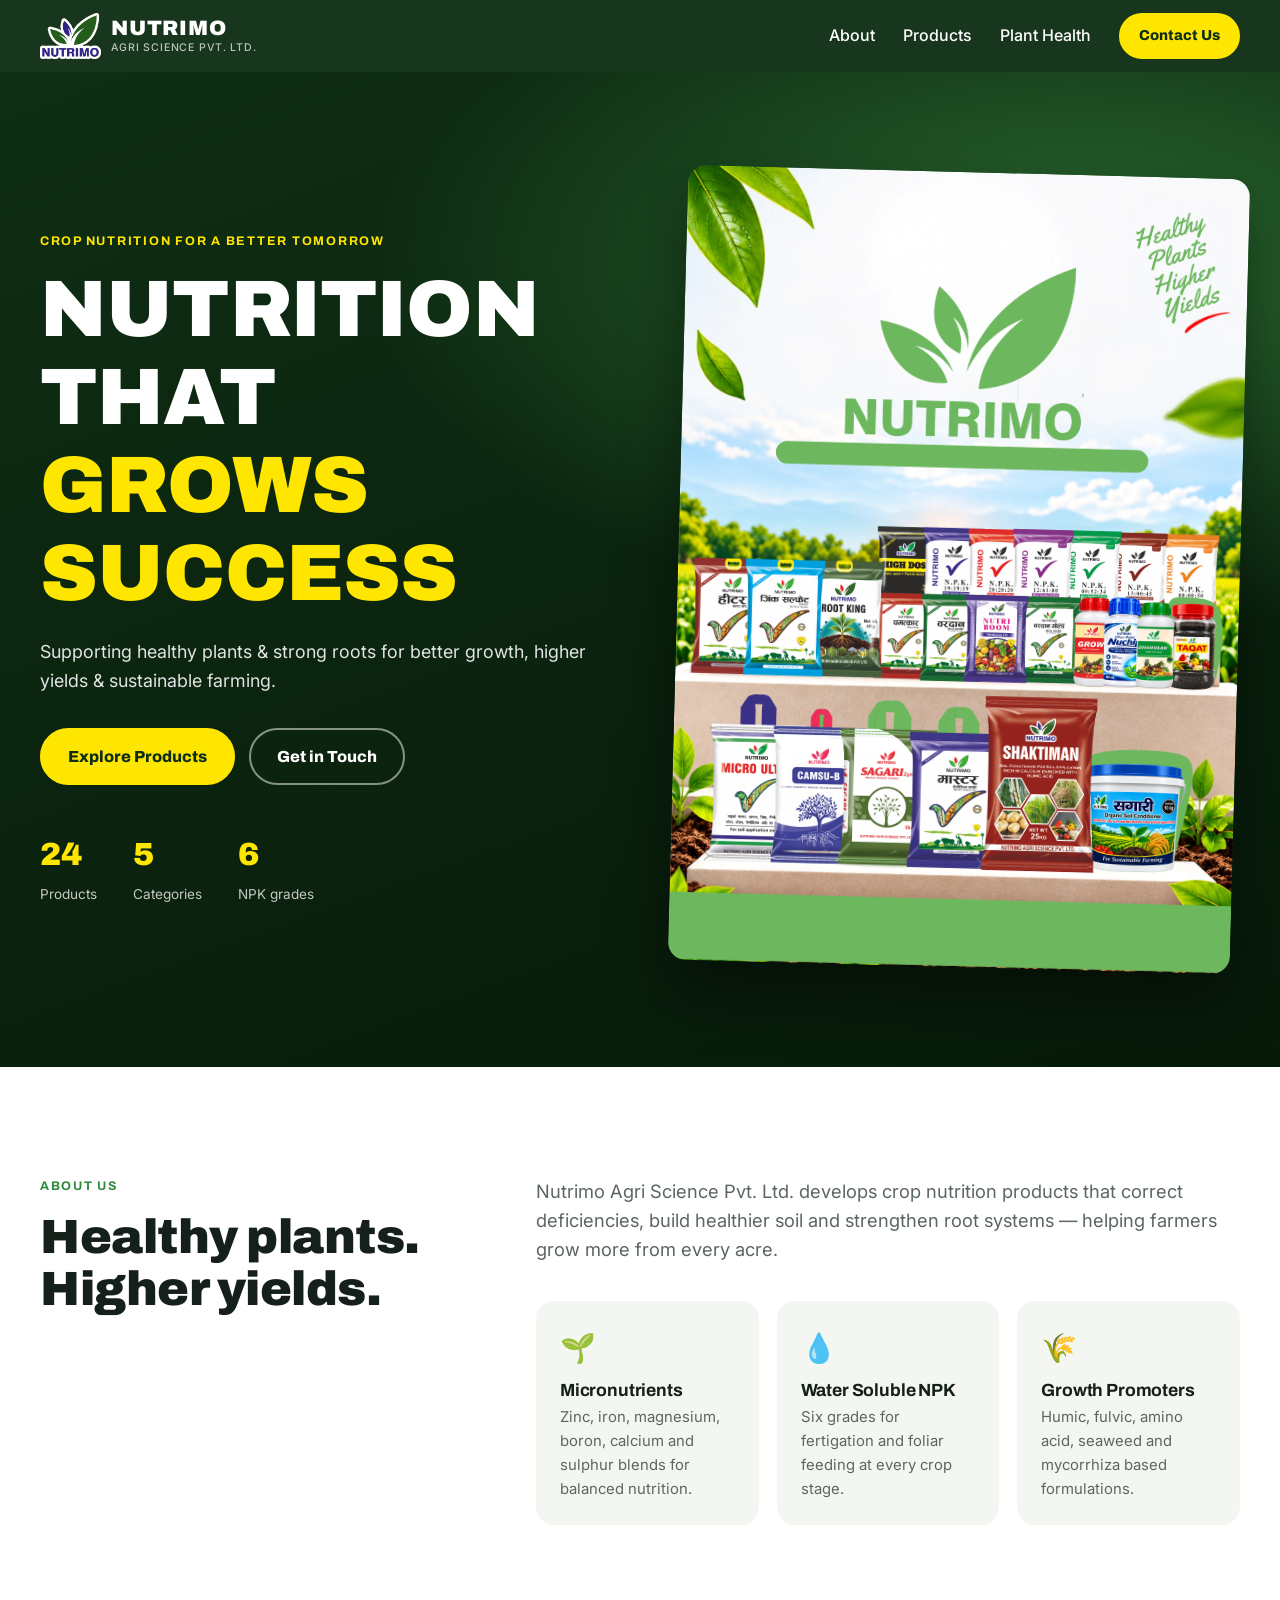
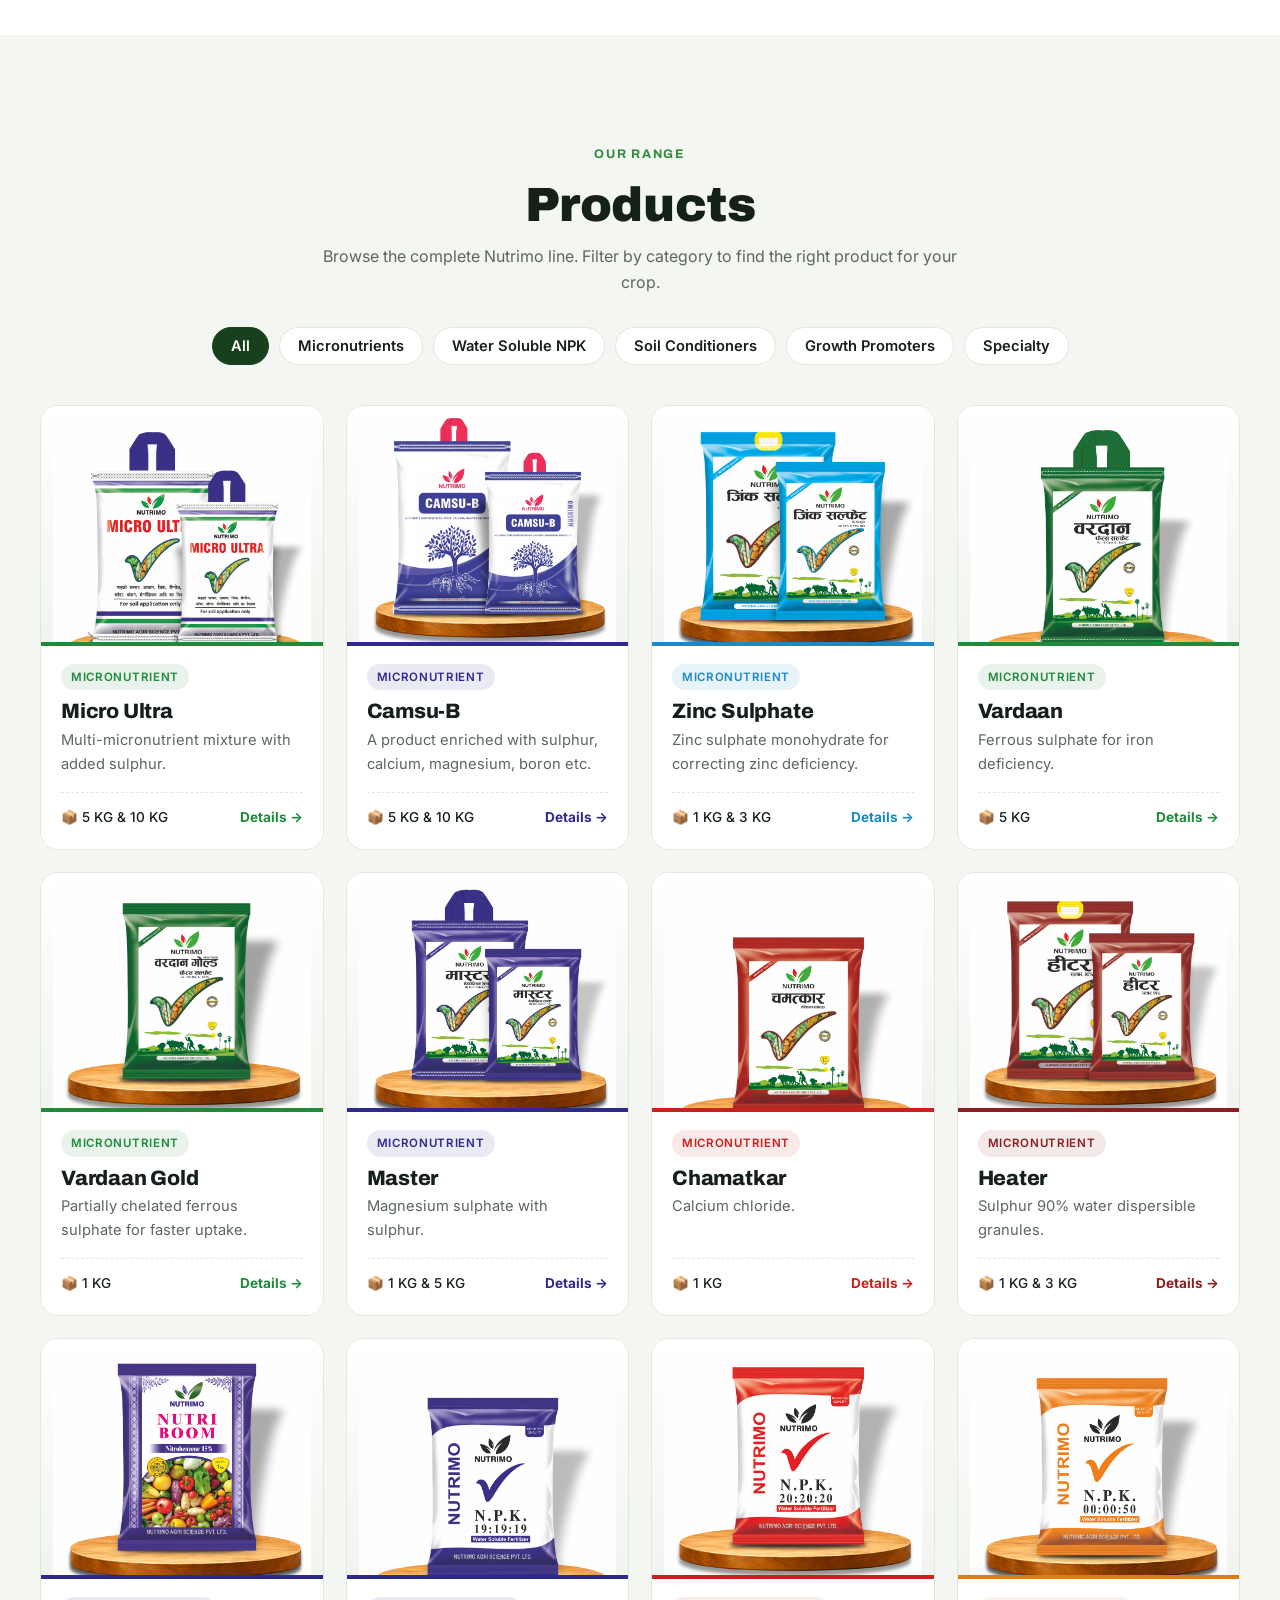
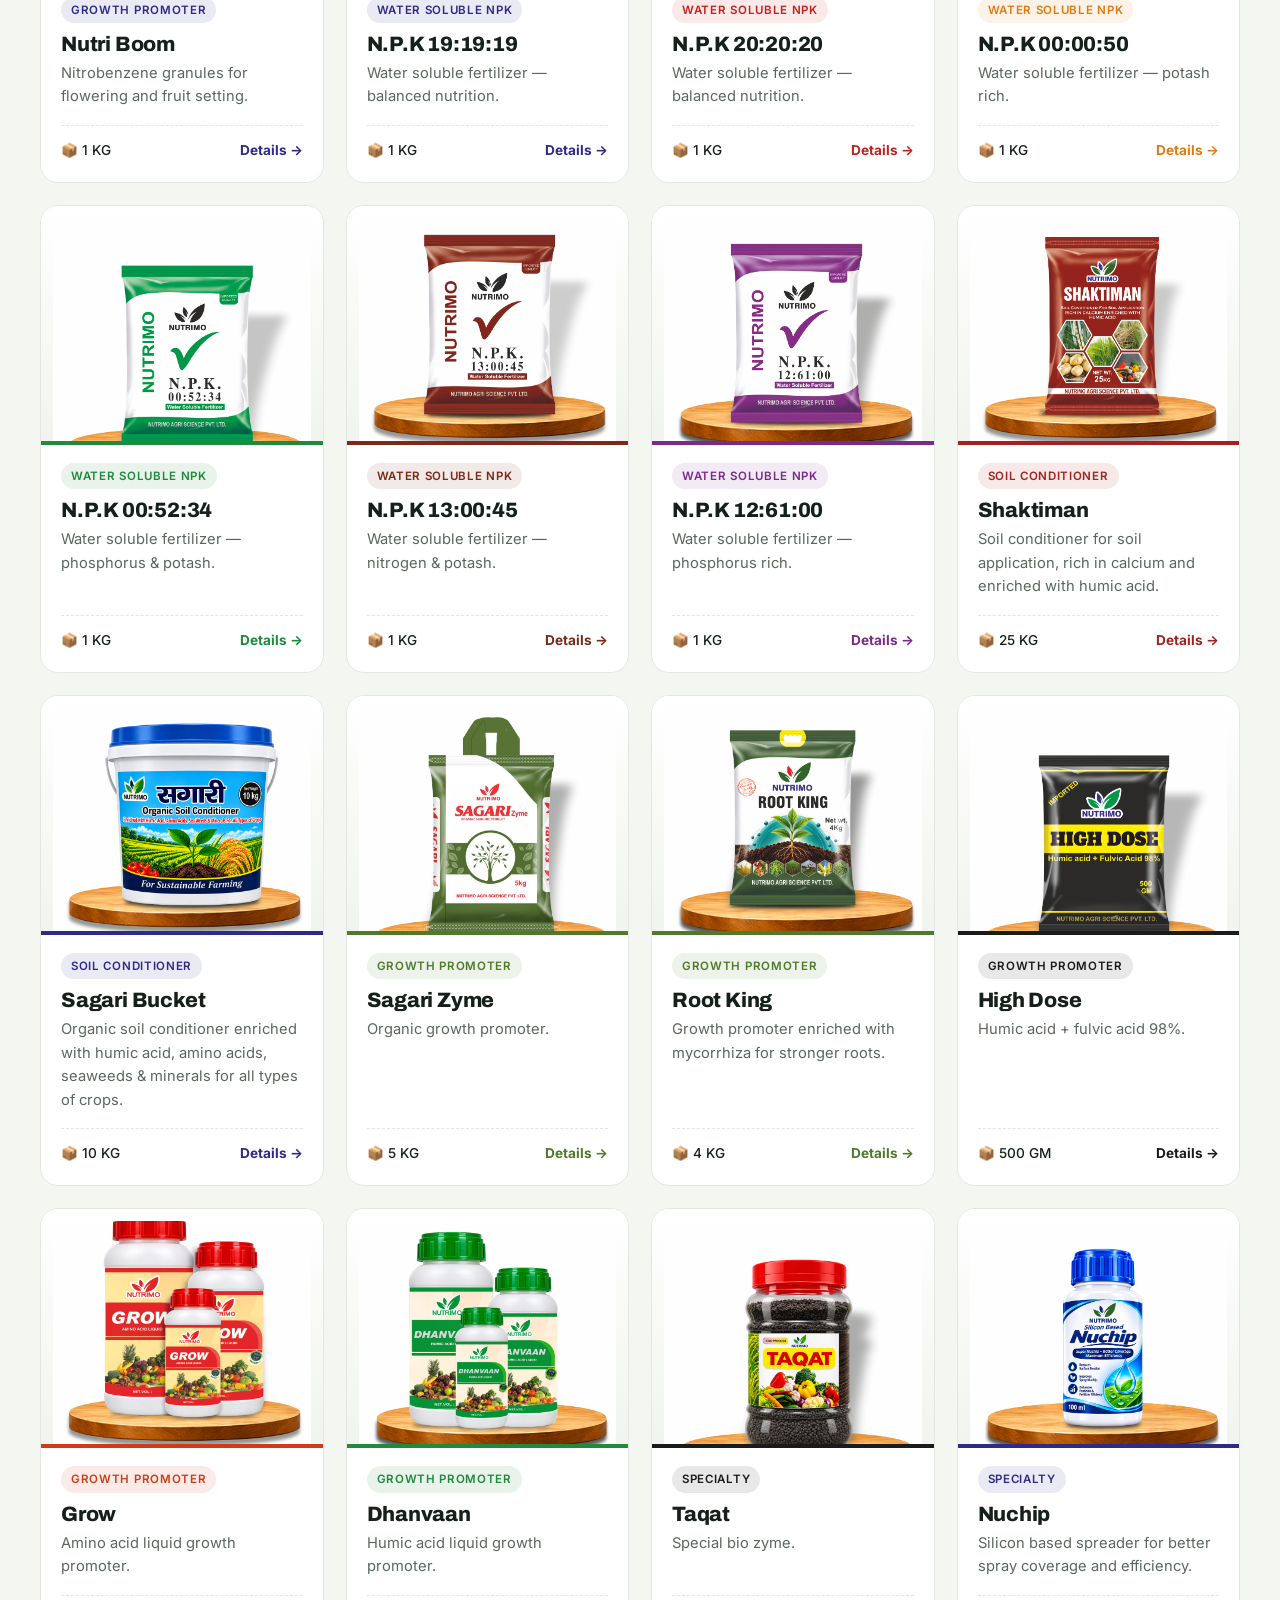
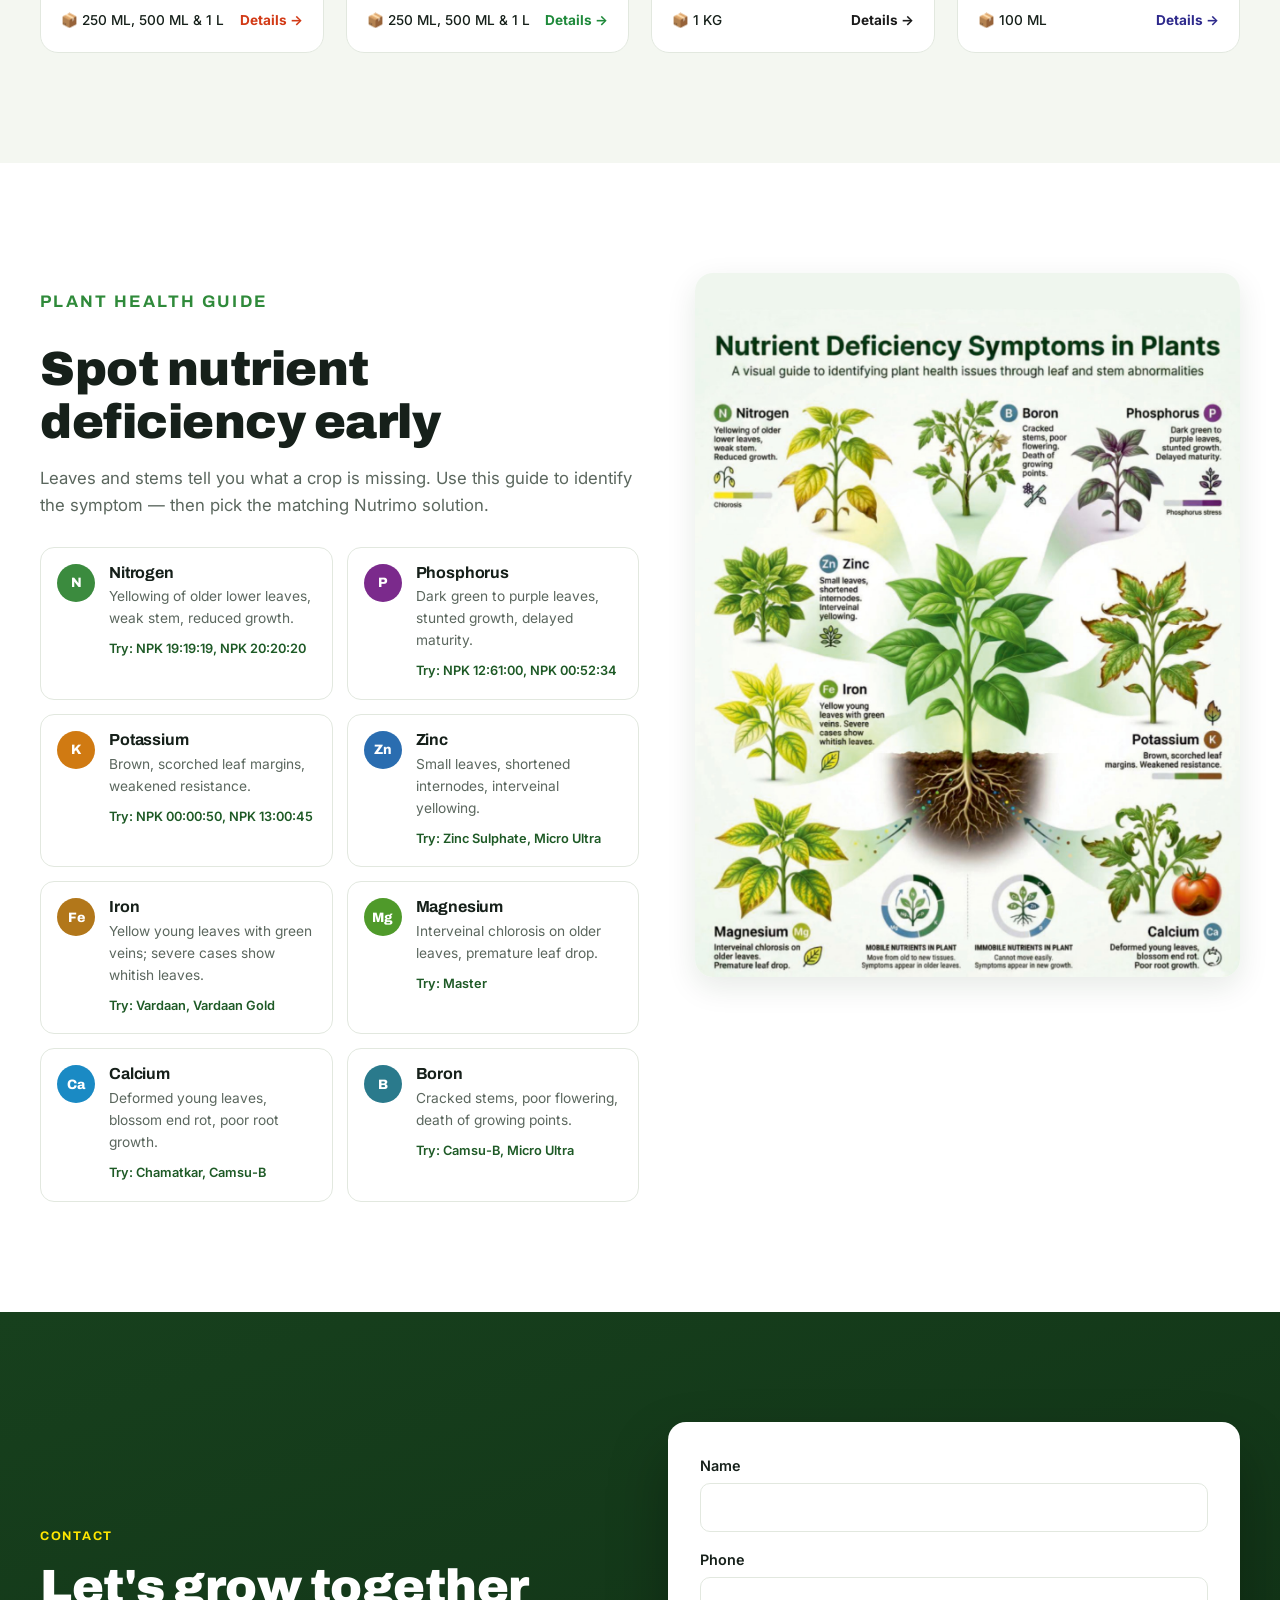
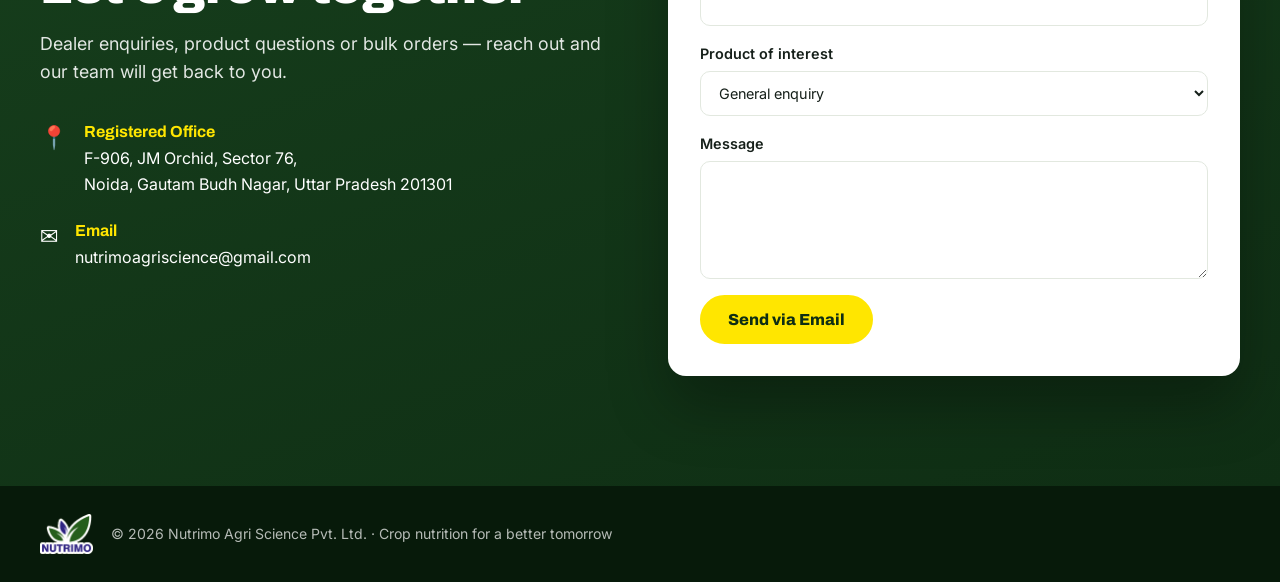
==== commit 38215d0a: "Use full-resolution cover and product images Replace the hero image with the new high-resolution cov" ====
--- a/index.html
+++ b/index.html
@@ -45,7 +45,7 @@
       </ul>
     </div>
     <div class="hero-visual">
-      <img src="images/range.jpg" alt="The full Nutrimo product range">
+      <img src="images/cover.jpg" alt="The full Nutrimo product range">
     </div>
   </div>
 </section>
